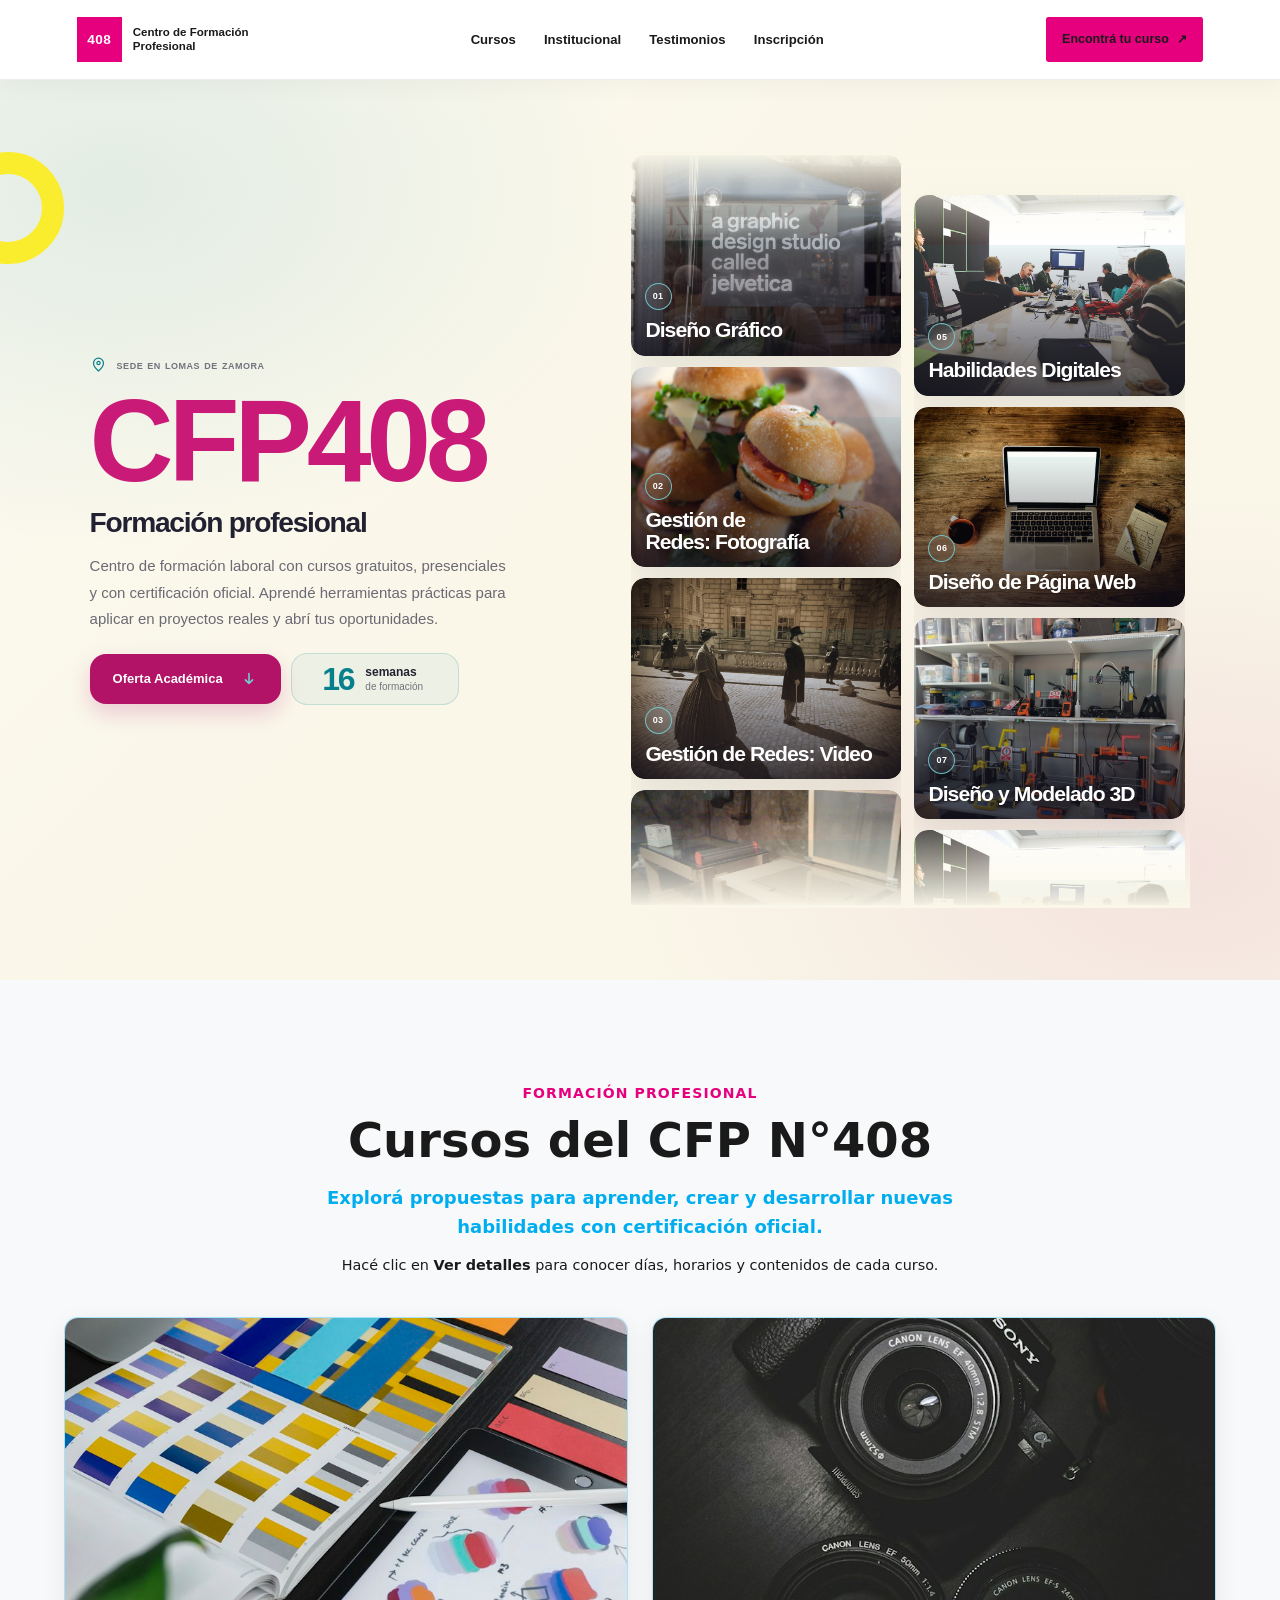
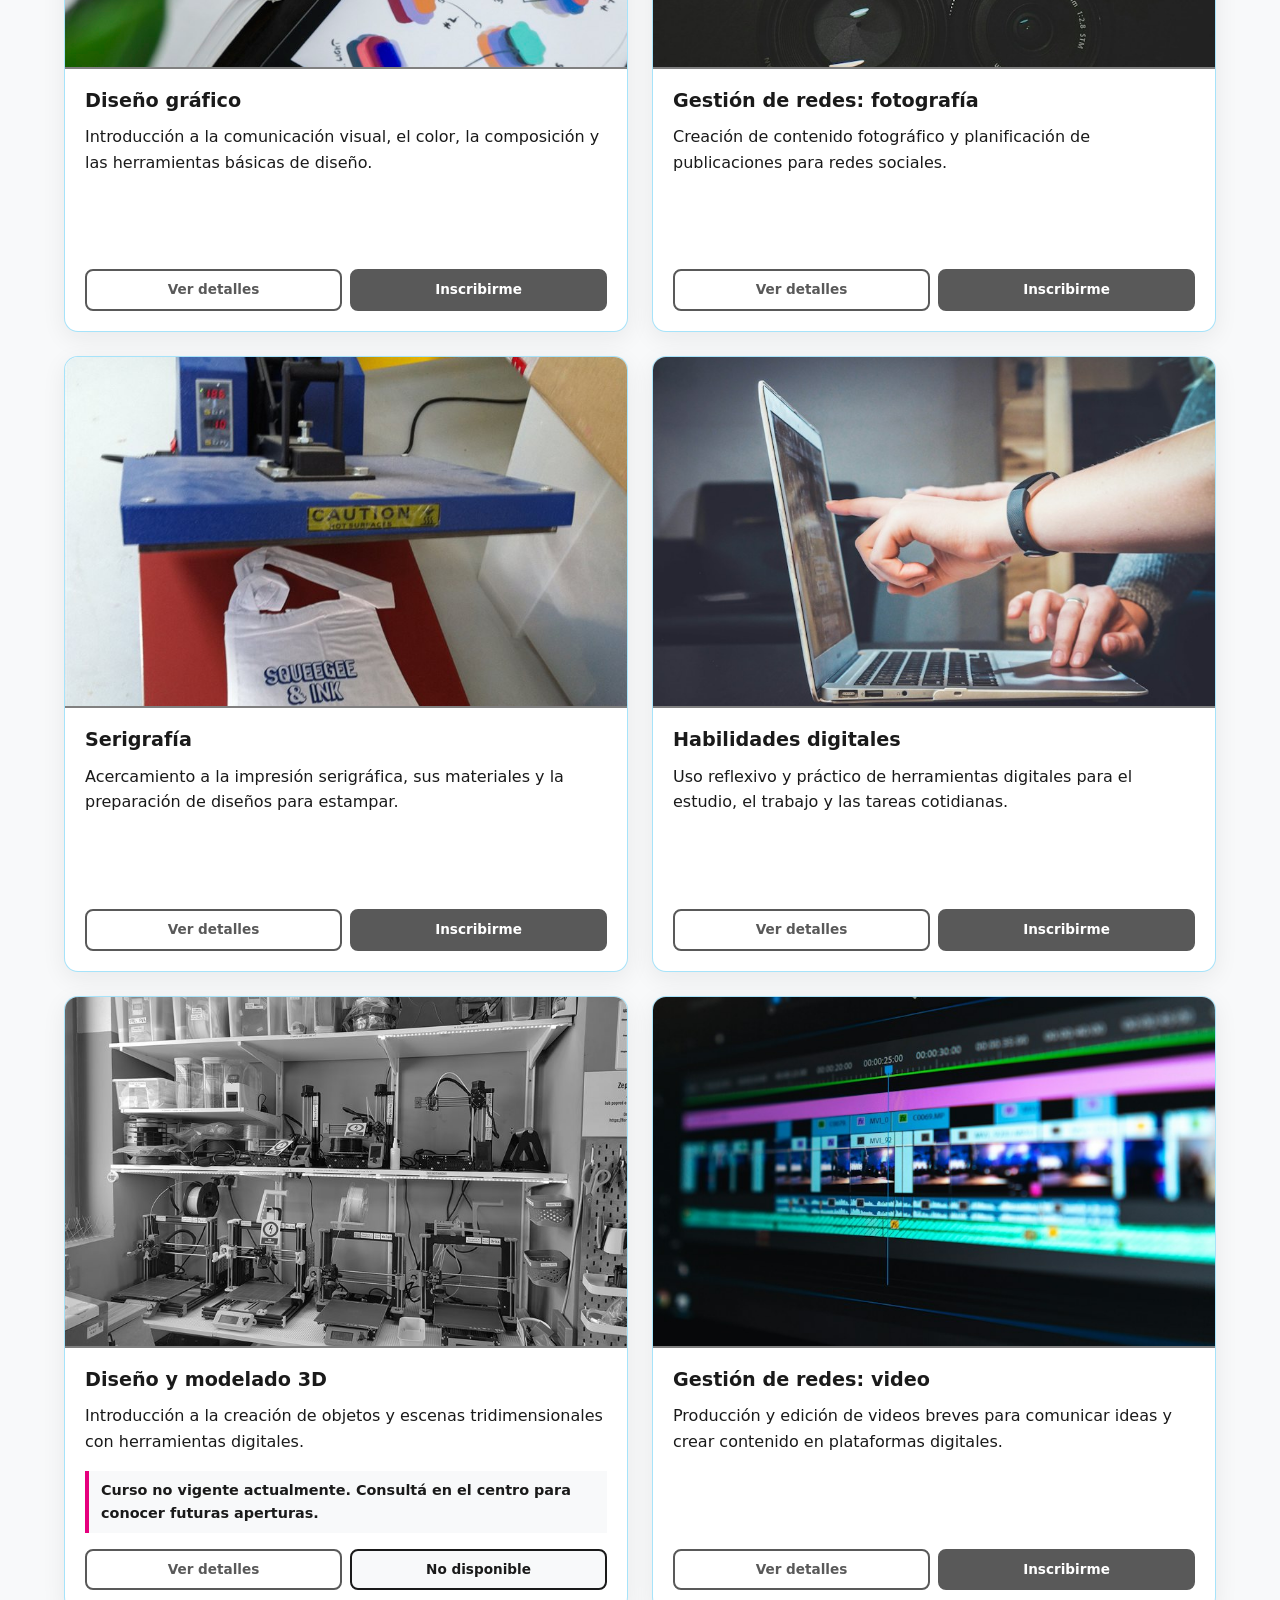
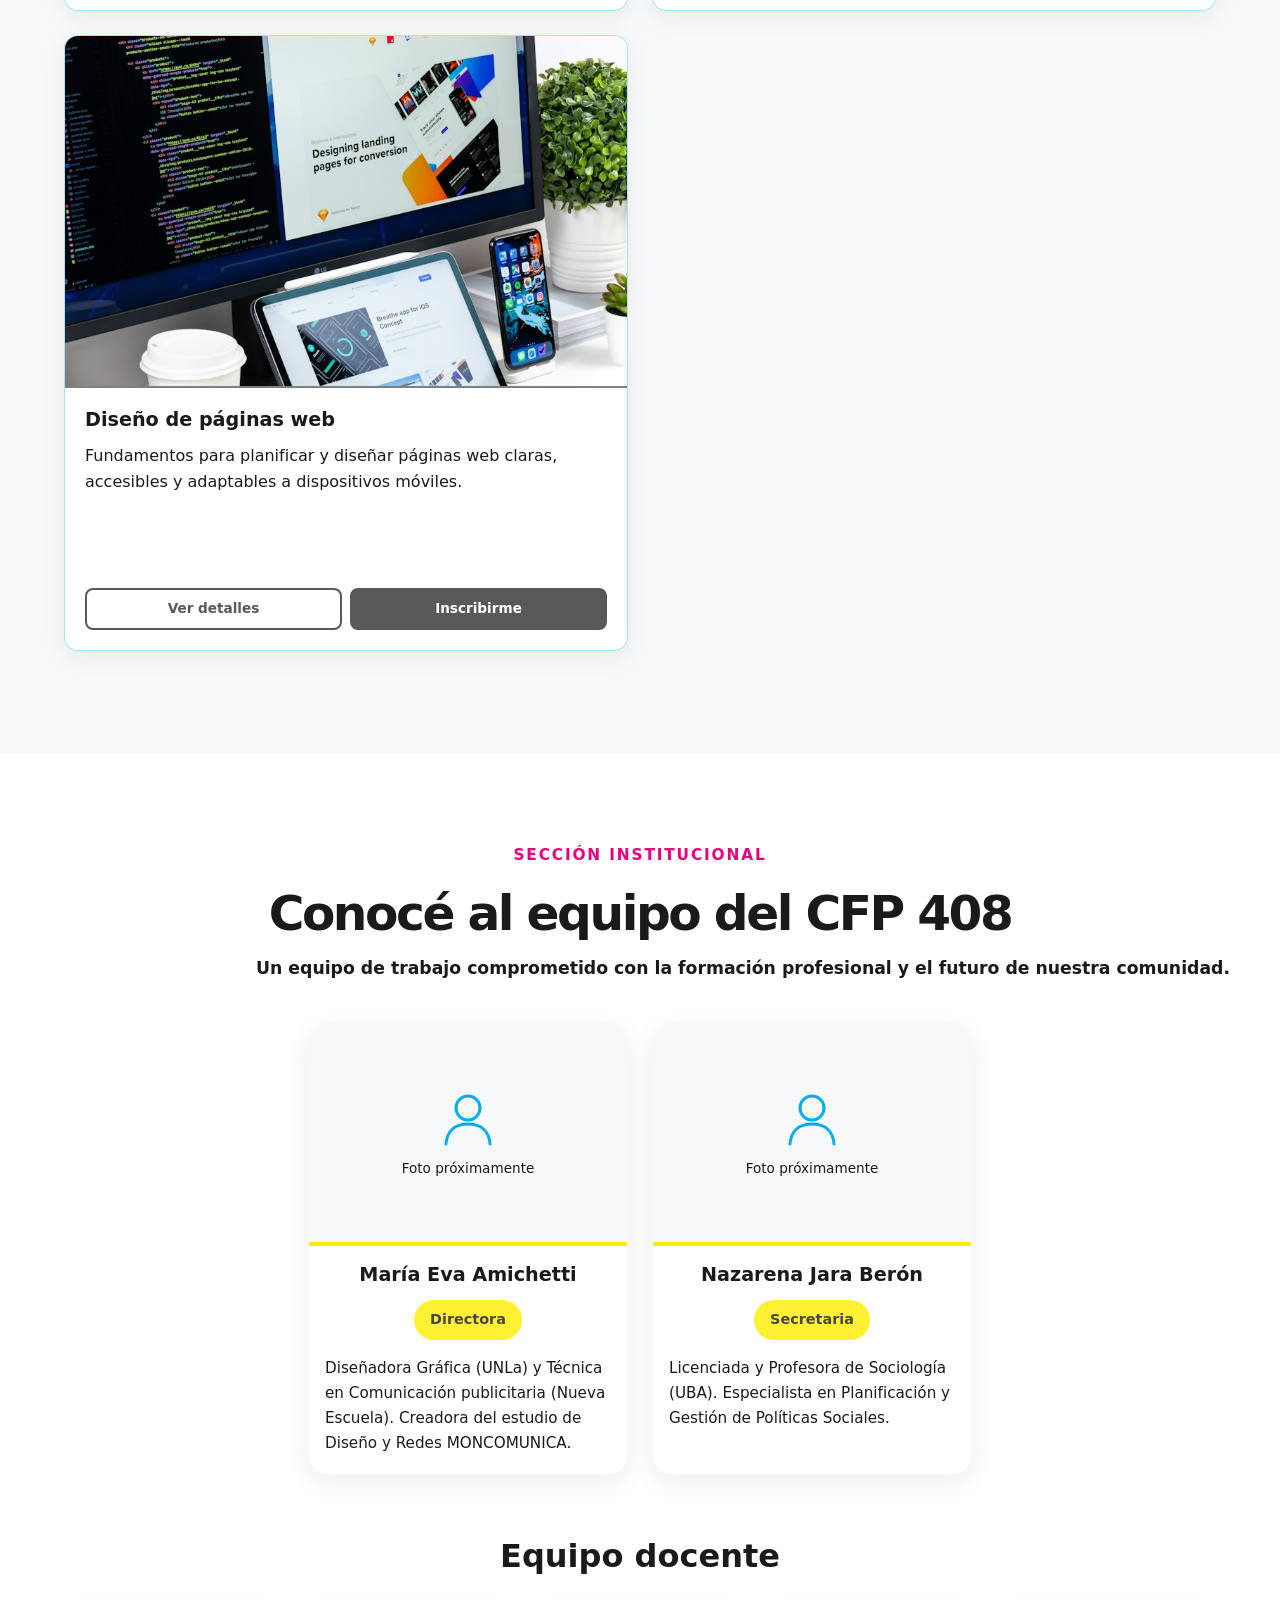
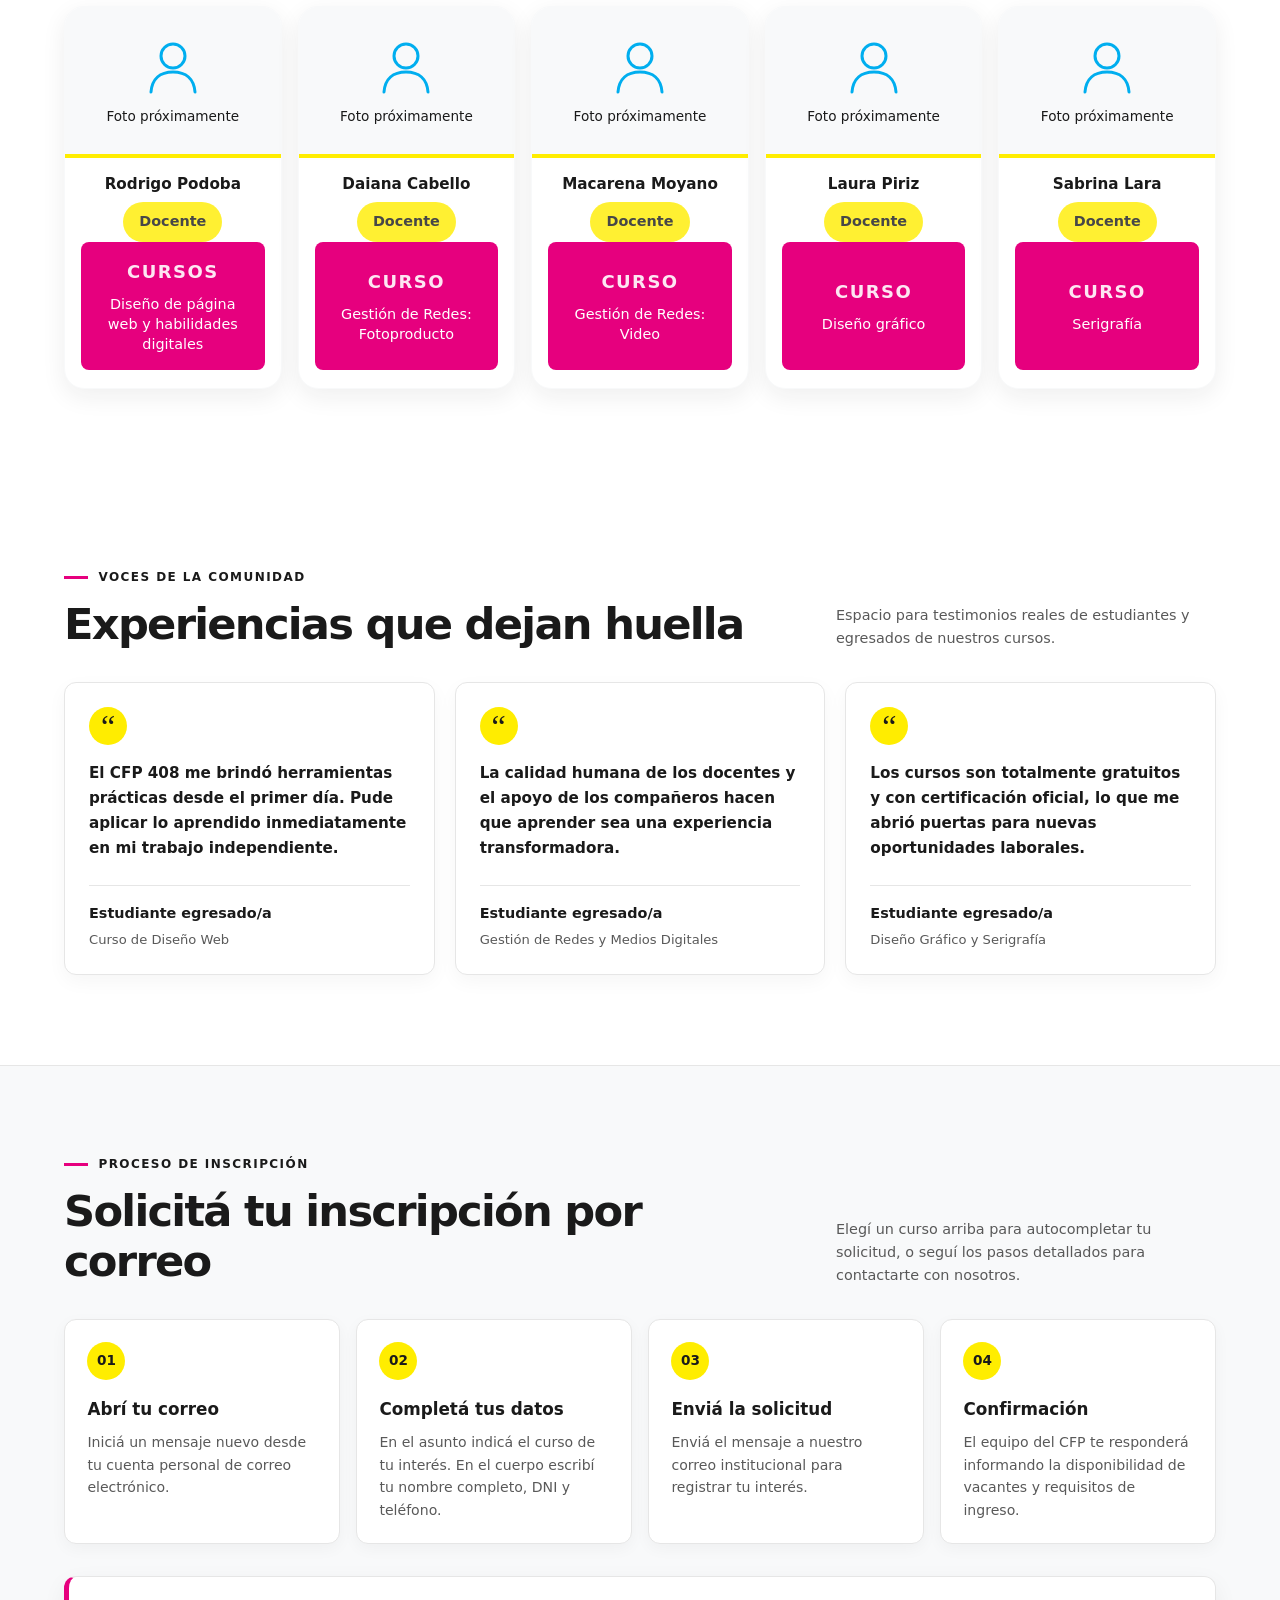
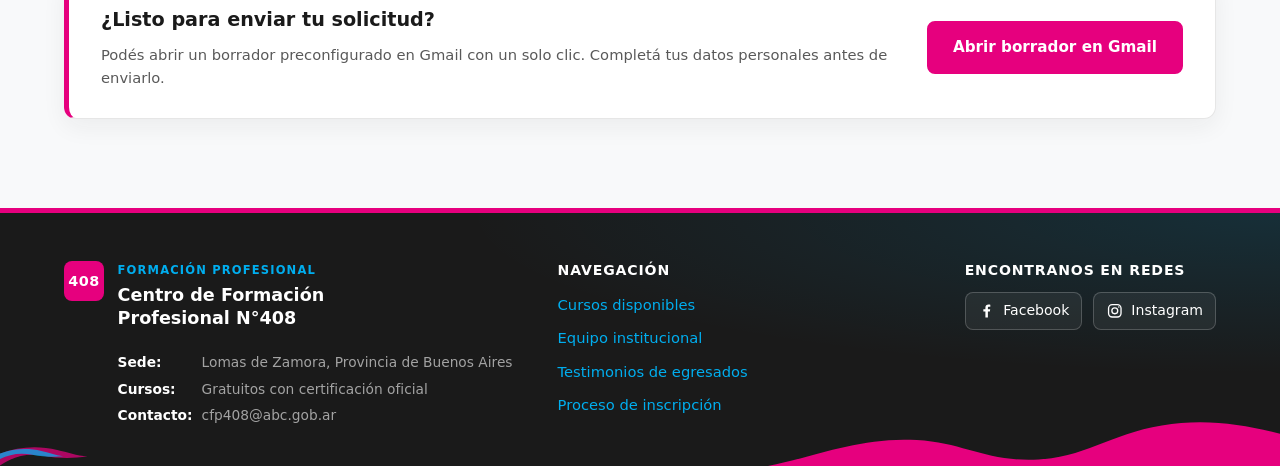
==== index.html @ 2094d120 "feat: actualizar HeroSection, Cursos (2 columnas), Institucional y DetalleCurso" ====
<!doctype html>
<html lang="es">
  <head>
    <meta charset="utf-8" />
    <meta name="viewport" content="width=device-width, initial-scale=1" />
    <meta name="theme-color" content="#faf7e9" />
    <meta
      name="description"
      content="Cursos gratuitos de formación profesional con certificación oficial en el CFP N°408."
    />
    <title>CFP N°408 | Centro de Formación Profesional</title>

    <!-- Hojas de estilo modulares -->
    <link rel="stylesheet" href="css/base.css" />
    <link rel="stylesheet" href="css/hero-navbar.css" />
    <link rel="stylesheet" href="css/cursos.css" />
    <link rel="stylesheet" href="css/institucional.css" />
    <link rel="stylesheet" href="css/testimonios-inscripcion.css" />
    <link rel="stylesheet" href="css/footer.css" />

    <!-- Scripts funcionales -->
    <script src="js/hero-navbar.js" defer></script>
    <script src="js/cursos.js" defer></script>
    <script src="js/institucional.js" defer></script>
  </head>
  <body>
    <a class="skip-link" href="#inicio">Saltar al contenido</a>

    <!-- =======================================================================
         1. NAVBAR / NAVEGACIÓN PRINCIPAL (Conservada según lo solicitado)
         ======================================================================= -->
    <header class="site-nav">
      <a class="site-nav__brand" href="#inicio" aria-label="CFP 408, inicio">
        <span class="site-nav__brand-mark" aria-hidden="true">408</span>
        <span class="site-nav__brand-name">Centro de Formación<br />Profesional</span>
      </a>

      <nav class="site-nav__desktop" aria-label="Navegación principal">
        <a href="#cursos">Cursos</a>
        <a href="#institucional">Institucional</a>
        <a href="#testimonios">Testimonios</a>
        <a href="#inscripcion">Inscripción</a>
      </nav>
      <a class="site-nav__cta" href="#cursos">Encontrá tu curso <span aria-hidden="true">↗</span></a>

      <button
        class="site-nav__toggle"
        type="button"
        aria-label="Abrir menú de navegación"
        aria-expanded="false"
        aria-controls="site-nav-mobile-links"
      >
        <span></span>
        <span></span>
      </button>

      <nav class="site-nav__mobile-nav" id="site-nav-mobile-links" aria-label="Navegación móvil" hidden>
        <a href="#cursos">Cursos</a>
        <a href="#institucional">Institucional</a>
        <a href="#testimonios">Testimonios</a>
        <a href="#inscripcion">Inscripción</a>
        <a class="site-nav__mobile-cta" href="#cursos">Encontrá tu curso <span aria-hidden="true">↗</span></a>
      </nav>
    </header>

    <!-- =======================================================================
         2. HERO SECTION (Rediseño completo de fix-HeroSection)
         ======================================================================= -->
    <section class="hero" id="inicio" aria-labelledby="hero-title">
      <div class="hero__copy">
        <p class="hero__eyebrow">
          <svg aria-hidden="true" viewBox="0 0 24 24" fill="none">
            <path d="M19 10.1c0 5-7 11-7 11s-7-6-7-11a7 7 0 1 1 14 0Z" stroke="currentColor" stroke-width="1.7"/>
            <circle cx="12" cy="10" r="2.3" stroke="currentColor" stroke-width="1.7"/>
          </svg>
          sede en lomas de zamora
        </p>
        <h1 class="hero__title" id="hero-title">CFP408</h1>
        <p class="hero__subtitle">Formación profesional</p>
        <p class="hero__description">
          Centro de formación laboral con cursos gratuitos, presenciales y con certificación oficial.
          Aprendé herramientas prácticas para aplicar en proyectos reales y abrí tus oportunidades.
        </p>
        <div class="hero__actions">
          <a class="hero__cta" href="#cursos">
            Oferta Académica
            <svg class="hero__cta-arrow" aria-hidden="true" viewBox="0 0 20 20" fill="none">
              <path d="M10 4v11m-4-4 4 4 4-4" stroke="currentColor" stroke-width="1.7" stroke-linecap="round" stroke-linejoin="round"/>
            </svg>
          </a>
          <div class="hero__duration" aria-label="16 semanas de formación">
            <span class="hero__duration-number">16</span>
            <span class="hero__duration-copy"><strong>semanas</strong><small>de formación</small></span>
          </div>
        </div>
      </div>

      <div class="hero__gallery" role="region" aria-label="Cursos de formación destacados">
        <div class="hero__lane hero__lane--up">
          <div class="hero__track">
            <div class="hero__track-group">
              <article class="hero__course-card">
                <figure class="hero__course-figure">
                  <img src="assets/cursos/galeria-diseno-grafico.jpg" alt="Frente de un estudio de diseño gráfico" width="1024" height="768" />
                  <figcaption><span class="hero__course-number" aria-hidden="true">01</span><span class="hero__course-title">Diseño Gráfico</span></figcaption>
                </figure>
              </article>
              <article class="hero__course-card">
                <figure class="hero__course-figure">
                  <img src="assets/cursos/galeria-fotoproducto.jpg" alt="Hamburguesas fotografiadas para una producción de producto" width="640" height="960" />
                  <figcaption><span class="hero__course-number" aria-hidden="true">02</span><span class="hero__course-title">Gestión de Redes: Fotografía</span></figcaption>
                </figure>
              </article>
              <article class="hero__course-card">
                <figure class="hero__course-figure">
                  <img src="assets/cursos/galeria-gestion-video.jpg" alt="Actores en una escena de producción audiovisual con vestuario de época" width="1024" height="768" />
                  <figcaption><span class="hero__course-number" aria-hidden="true">03</span><span class="hero__course-title">Gestión de Redes: Video</span></figcaption>
                </figure>
              </article>
              <article class="hero__course-card">
                <figure class="hero__course-figure">
                  <img src="assets/cursos/galeria-serigrafia.jpg" alt="Mesa de trabajo y materiales para serigrafía" width="1024" height="768" />
                  <figcaption><span class="hero__course-number" aria-hidden="true">04</span><span class="hero__course-title">Serigrafía</span></figcaption>
                </figure>
              </article>
            </div>
            <div class="hero__track-group" aria-hidden="true">
              <article class="hero__course-card">
                <figure class="hero__course-figure">
                  <img src="assets/cursos/galeria-diseno-grafico.jpg" alt="Frente de un estudio de diseño gráfico" width="1024" height="768" />
                  <figcaption><span class="hero__course-number" aria-hidden="true">01</span><span class="hero__course-title">Diseño Gráfico</span></figcaption>
                </figure>
              </article>
              <article class="hero__course-card">
                <figure class="hero__course-figure">
                  <img src="assets/cursos/galeria-fotoproducto.jpg" alt="Hamburguesas fotografiadas para una producción de producto" width="640" height="960" />
                  <figcaption><span class="hero__course-number" aria-hidden="true">02</span><span class="hero__course-title">Gestión de Redes: Fotografía</span></figcaption>
                </figure>
              </article>
              <article class="hero__course-card">
                <figure class="hero__course-figure">
                  <img src="assets/cursos/galeria-gestion-video.jpg" alt="Actores en una escena de producción audiovisual con vestuario de época" width="1024" height="768" />
                  <figcaption><span class="hero__course-number" aria-hidden="true">03</span><span class="hero__course-title">Gestión de Redes: Video</span></figcaption>
                </figure>
              </article>
              <article class="hero__course-card">
                <figure class="hero__course-figure">
                  <img src="assets/cursos/galeria-serigrafia.jpg" alt="Mesa de trabajo y materiales para serigrafía" width="1024" height="768" />
                  <figcaption><span class="hero__course-number" aria-hidden="true">04</span><span class="hero__course-title">Serigrafía</span></figcaption>
                </figure>
              </article>
            </div>
          </div>
        </div>

        <div class="hero__lane hero__lane--down">
          <div class="hero__track">
            <div class="hero__track-group">
              <article class="hero__course-card">
                <figure class="hero__course-figure">
                  <img src="assets/cursos/galeria-habilidades-profesionales.jpg" alt="Personas trabajando juntas en una reunión de equipo" width="1024" height="683" />
                  <figcaption><span class="hero__course-number" aria-hidden="true">05</span><span class="hero__course-title">Habilidades Digitales</span></figcaption>
                </figure>
              </article>
              <article class="hero__course-card">
                <figure class="hero__course-figure">
                  <img src="assets/cursos/galeria-diseno-web.jpg" alt="Computadora portátil y boceto sobre un escritorio de madera" width="1024" height="663" />
                  <figcaption><span class="hero__course-number" aria-hidden="true">06</span><span class="hero__course-title">Diseño de Página Web</span></figcaption>
                </figure>
              </article>
              <article class="hero__course-card">
                <figure class="hero__course-figure">
                  <img src="assets/cursos/modelado-3d.jpg" alt="Impresoras 3D trabajando en un taller de fabricación digital" />
                  <figcaption><span class="hero__course-number" aria-hidden="true">07</span><span class="hero__course-title">Diseño y Modelado 3D</span></figcaption>
                </figure>
              </article>
            </div>
            <div class="hero__track-group" aria-hidden="true">
              <article class="hero__course-card">
                <figure class="hero__course-figure">
                  <img src="assets/cursos/galeria-habilidades-profesionales.jpg" alt="Personas trabajando juntas en una reunión de equipo" width="1024" height="683" />
                  <figcaption><span class="hero__course-number" aria-hidden="true">05</span><span class="hero__course-title">Habilidades Digitales</span></figcaption>
                </figure>
              </article>
              <article class="hero__course-card">
                <figure class="hero__course-figure">
                  <img src="assets/cursos/galeria-diseno-web.jpg" alt="Computadora portátil y boceto sobre un escritorio de madera" width="1024" height="663" />
                  <figcaption><span class="hero__course-number" aria-hidden="true">06</span><span class="hero__course-title">Diseño de Página Web</span></figcaption>
                </figure>
              </article>
              <article class="hero__course-card">
                <figure class="hero__course-figure">
                  <img src="assets/cursos/modelado-3d.jpg" alt="Impresoras 3D trabajando en un taller de fabricación digital" />
                  <figcaption><span class="hero__course-number" aria-hidden="true">07</span><span class="hero__course-title">Diseño y Modelado 3D</span></figcaption>
                </figure>
              </article>
            </div>
          </div>
        </div>
      </div>
    </section>

    <main id="contenido">
      <!-- =======================================================================
           3. SECCIÓN: CURSOS (Rediseño a 2 tarjetas de fix-tarjetas-cursos)
           ======================================================================= -->
      <section class="courses" id="cursos" aria-labelledby="courses-title">
        <div class="courses__container">
          <header class="courses__intro">
            <p class="courses__eyebrow">Formación profesional</p>
            <h2 class="courses__title" id="courses-title">Cursos del CFP N°408</h2>
            <p class="courses__description">
              Explorá propuestas para aprender, crear y desarrollar nuevas habilidades con certificación oficial.
            </p>
            <p class="courses__note">
              Hacé clic en <strong>Ver detalles</strong> para conocer días, horarios y contenidos de cada curso.
            </p>
          </header>

          <div class="courses__grid">
            <!-- Curso 1 -->
            <article class="course-card" data-course-id="diseno-grafico-1">
              <img
                class="course-card__image"
                src="assets/cursos/diseno-grafico-1.jpg"
                alt="Muestras de color y bocetos de una composición gráfica"
                width="640"
                height="400"
              />
              <div class="course-card__content">
                <h3 class="course-card__title">Diseño gráfico</h3>
                <p class="course-card__description">
                  Introducción a la comunicación visual, el color, la composición y las herramientas básicas de diseño.
                </p>
                <div class="course-card__actions">
                  <a class="course-card__button course-card__button--detail" href="curso.html?id=diseno-grafico-1">
                    Ver detalles
                  </a>
                  <a
                    class="course-card__button"
                    href="#inscripcion"
                    data-course-registration
                    aria-label="Inscribirme en Diseño gráfico"
                  >
                    Inscribirme
                  </a>
                </div>
              </div>
            </article>

            <!-- Curso 2 (antes 3) -->
            <article class="course-card" data-course-id="gestion-redes-fotoproducto">
              <img
                class="course-card__image"
                src="assets/cursos/redes-fotografia.jpg"
                alt="Cámara fotográfica y lentes preparados para tomar fotografías"
                width="640"
                height="400"
              />
              <div class="course-card__content">
                <h3 class="course-card__title">Gestión de redes: fotografía</h3>
                <p class="course-card__description">
                  Creación de contenido fotográfico y planificación de publicaciones para redes sociales.
                </p>
                <div class="course-card__actions">
                  <a class="course-card__button course-card__button--detail" href="curso.html?id=gestion-redes-fotoproducto">
                    Ver detalles
                  </a>
                  <a
                    class="course-card__button"
                    href="#inscripcion"
                    data-course-registration
                    aria-label="Inscribirme en Gestión de redes: fotografía"
                  >
                    Inscribirme
                  </a>
                </div>
              </div>
            </article>

            <!-- Curso 3 (antes 4) -->
            <article class="course-card" data-course-id="serigrafia">
              <img
                class="course-card__image"
                src="assets/cursos/serigrafia.jpg"
                alt="Prensa térmica utilizada para fijar una impresión serigráfica"
                width="640"
                height="400"
              />
              <div class="course-card__content">
                <h3 class="course-card__title">Serigrafía</h3>
                <p class="course-card__description">
                  Acercamiento a la impresión serigráfica, sus materiales y la preparación de diseños para estampar.
                </p>
                <div class="course-card__actions">
                  <a class="course-card__button course-card__button--detail" href="curso.html?id=serigrafia">
                    Ver detalles
                  </a>
                  <a
                    class="course-card__button"
                    href="#inscripcion"
                    data-course-registration
                    aria-label="Inscribirme en Serigrafía"
                  >
                    Inscribirme
                  </a>
                </div>
              </div>
            </article>

            <!-- Curso 4 (antes 5) -->
            <article class="course-card" data-course-id="habilidades-digitales">
              <img
                class="course-card__image"
                src="assets/cursos/habilidades-digitales.jpg"
                alt="Espacio de trabajo con computadora de escritorio y cuaderno de notas"
                width="640"
                height="400"
              />
              <div class="course-card__content">
                <h3 class="course-card__title">Habilidades digitales</h3>
                <p class="course-card__description">
                  Uso reflexivo y práctico de herramientas digitales para el estudio, el trabajo y las tareas cotidianas.
                </p>
                <div class="course-card__actions">
                  <a class="course-card__button course-card__button--detail" href="curso.html?id=habilidades-digitales">
                    Ver detalles
                  </a>
                  <a
                    class="course-card__button"
                    href="#inscripcion"
                    data-course-registration
                    aria-label="Inscribirme en Habilidades digitales"
                  >
                    Inscribirme
                  </a>
                </div>
              </div>
            </article>

            <!-- Curso 5 (antes 6) -->
            <article class="course-card" data-course-id="modelado-3d" data-available="false">
              <img
                class="course-card__image"
                src="assets/cursos/modelado-3d.jpg"
                alt="Impresoras 3D trabajando en un taller de fabricación digital"
                width="640"
                height="400"
              />
              <div class="course-card__content">
                <h3 class="course-card__title">Diseño y modelado 3D</h3>
                <p class="course-card__description">
                  Introducción a la creación de objetos y escenas tridimensionales con herramientas digitales.
                </p>
                <p class="course-card__status" data-course-status>
                  Consultar disponibilidad en el centro.
                </p>
                <div class="course-card__actions">
                  <a class="course-card__button course-card__button--detail" href="curso.html?id=modelado-3d">
                    Ver detalles
                  </a>
                  <a
                    class="course-card__button"
                    data-course-registration
                    aria-label="Inscribirme en Diseño y modelado 3D"
                    aria-disabled="true"
                  >
                    Inscripción no disponible
                  </a>
                </div>
              </div>
            </article>

            <!-- Curso 6 (antes 7) -->
            <article class="course-card" data-course-id="gestion-redes-video">
              <img
                class="course-card__image"
                src="assets/cursos/redes-video.jpg"
                alt="Línea de tiempo de un programa de edición de video en pantalla"
                width="640"
                height="400"
              />
              <div class="course-card__content">
                <h3 class="course-card__title">Gestión de redes: video</h3>
                <p class="course-card__description">
                  Producción y edición de videos breves para comunicar ideas y crear contenido en plataformas digitales.
                </p>
                <div class="course-card__actions">
                  <a class="course-card__button course-card__button--detail" href="curso.html?id=gestion-redes-video">
                    Ver detalles
                  </a>
                  <a
                    class="course-card__button"
                    href="#inscripcion"
                    data-course-registration
                    aria-label="Inscribirme en Gestión de redes: video"
                  >
                    Inscribirme
                  </a>
                </div>
              </div>
            </article>

            <!-- Curso 7 (antes 8) -->
            <article class="course-card" data-course-id="diseno-web">
              <img
                class="course-card__image"
                src="assets/cursos/diseno-web.jpg"
                alt="Computadora mostrando el diseño y código de un sitio web"
                width="640"
                height="400"
              />
              <div class="course-card__content">
                <h3 class="course-card__title">Diseño de páginas web</h3>
                <p class="course-card__description">
                  Fundamentos para planificar y diseñar páginas web claras, accesibles y adaptables a dispositivos móviles.
                </p>
                <div class="course-card__actions">
                  <a class="course-card__button course-card__button--detail" href="curso.html?id=diseno-web">
                    Ver detalles
                  </a>
                  <a
                    class="course-card__button"
                    href="#inscripcion"
                    data-course-registration
                    aria-label="Inscribirme en Diseño de páginas web"
                  >
                    Inscribirme
                  </a>
                </div>
              </div>
            </article>
          </div>
        </div>
      </section>

      <!-- =======================================================================
           4. SECCIÓN: INSTITUCIONAL (Actualización de fix-institucional)
           ======================================================================= -->
      <section class="institutional" id="institucional" aria-labelledby="institutional-title">
        <div class="institutional__container">
          <header class="institutional__header">
            <p class="institutional__eyebrow">Sección institucional</p>
            <h2 class="institutional__title" id="institutional-title">Conocé al equipo del CFP 408</h2>
            <p class="institutional__intro">
              Un equipo de trabajo comprometido con la formación profesional y el futuro de nuestra comunidad.
            </p>
          </header>

          <!-- Equipo Directivo -->
          <div class="institutional__team institutional__leadership">
            <article class="institutional__card">
              <div class="institutional__photo-placeholder">
                <svg class="institutional__avatar" viewBox="0 0 64 64" aria-hidden="true" focusable="false">
                  <circle cx="32" cy="22" r="12"></circle>
                  <path d="M10 58c1-13 9-20 22-20s21 7 22 20"></path>
                </svg>
                <span>Foto próximamente</span>
              </div>
              <div class="institutional__card-content">
                <h3 class="institutional__name">María Eva Amichetti</h3>
                <button class="institutional__role" type="button" disabled>Directora</button>
                <p class="institutional__bio">
                  Diseñadora Gráfica (UNLa) y Técnica en Comunicación publicitaria (Nueva Escuela). Creadora del estudio de Diseño y Redes MONCOMUNICA.
                </p>
              </div>
            </article>

            <article class="institutional__card">
              <div class="institutional__photo-placeholder">
                <svg class="institutional__avatar" viewBox="0 0 64 64" aria-hidden="true" focusable="false">
                  <circle cx="32" cy="22" r="12"></circle>
                  <path d="M10 58c1-13 9-20 22-20s21 7 22 20"></path>
                </svg>
                <span>Foto próximamente</span>
              </div>
              <div class="institutional__card-content">
                <h3 class="institutional__name">Nazarena Jara Berón</h3>
                <button class="institutional__role" type="button" disabled>Secretaria</button>
                <p class="institutional__bio">
                  Licenciada y Profesora de Sociología (UBA). Especialista en Planificación y Gestión de Políticas Sociales.
                </p>
              </div>
            </article>
          </div>

          <!-- Equipo Docente -->
          <section class="institutional__faculty-section" aria-labelledby="institutional-faculty-title">
            <h3 class="institutional__group-title" id="institutional-faculty-title">Equipo docente</h3>
            <div class="institutional__team institutional__faculty">
              <article class="institutional__card">
                <div class="institutional__photo-placeholder">
                  <svg class="institutional__avatar" viewBox="0 0 64 64" aria-hidden="true" focusable="false">
                    <circle cx="32" cy="22" r="12"></circle>
                    <path d="M10 58c1-13 9-20 22-20s21 7 22 20"></path>
                  </svg>
                  <span>Foto próximamente</span>
                </div>
                <div class="institutional__card-content">
                  <h4 class="institutional__name">Rodrigo Podoba</h4>
                  <button class="institutional__role" type="button" disabled>Docente</button>
                  <p class="institutional__course">
                    <span class="institutional__course-label">Cursos</span>
                    Diseño de página web y habilidades digitales
                  </p>
                </div>
              </article>

              <article class="institutional__card">
                <div class="institutional__photo-placeholder">
                  <svg class="institutional__avatar" viewBox="0 0 64 64" aria-hidden="true" focusable="false">
                    <circle cx="32" cy="22" r="12"></circle>
                    <path d="M10 58c1-13 9-20 22-20s21 7 22 20"></path>
                  </svg>
                  <span>Foto próximamente</span>
                </div>
                <div class="institutional__card-content">
                  <h4 class="institutional__name">Daiana Cabello</h4>
                  <button class="institutional__role" type="button" disabled>Docente</button>
                  <p class="institutional__course">
                    <span class="institutional__course-label">Curso</span>
                    Gestión de Redes: Fotoproducto
                  </p>
                </div>
              </article>

              <article class="institutional__card">
                <div class="institutional__photo-placeholder">
                  <svg class="institutional__avatar" viewBox="0 0 64 64" aria-hidden="true" focusable="false">
                    <circle cx="32" cy="22" r="12"></circle>
                    <path d="M10 58c1-13 9-20 22-20s21 7 22 20"></path>
                  </svg>
                  <span>Foto próximamente</span>
                </div>
                <div class="institutional__card-content">
                  <h4 class="institutional__name">Macarena Moyano</h4>
                  <button class="institutional__role" type="button" disabled>Docente</button>
                  <p class="institutional__course">
                    <span class="institutional__course-label">Curso</span>
                    Gestión de Redes: Video
                  </p>
                </div>
              </article>

              <article class="institutional__card">
                <div class="institutional__photo-placeholder">
                  <svg class="institutional__avatar" viewBox="0 0 64 64" aria-hidden="true" focusable="false">
                    <circle cx="32" cy="22" r="12"></circle>
                    <path d="M10 58c1-13 9-20 22-20s21 7 22 20"></path>
                  </svg>
                  <span>Foto próximamente</span>
                </div>
                <div class="institutional__card-content">
                  <h4 class="institutional__name">Laura Piriz</h4>
                  <button class="institutional__role" type="button" disabled>Docente</button>
                  <p class="institutional__course">
                    <span class="institutional__course-label">Curso</span>
                    Diseño gráfico
                  </p>
                </div>
              </article>

              <article class="institutional__card">
                <div class="institutional__photo-placeholder">
                  <svg class="institutional__avatar" viewBox="0 0 64 64" aria-hidden="true" focusable="false">
                    <circle cx="32" cy="22" r="12"></circle>
                    <path d="M10 58c1-13 9-20 22-20s21 7 22 20"></path>
                  </svg>
                  <span>Foto próximamente</span>
                </div>
                <div class="institutional__card-content">
                  <h4 class="institutional__name">Sabrina Lara</h4>
                  <button class="institutional__role" type="button" disabled>Docente</button>
                  <p class="institutional__course">
                    <span class="institutional__course-label">Curso</span>
                    Serigrafía
                  </p>
                </div>
              </article>
            </div>
          </section>
        </div>
      </section>

      <!-- =======================================================================
           5. SECCIÓN: TESTIMONIOS DE EGRESADOS
           ======================================================================= -->
      <section class="testimonials" id="testimonios" aria-labelledby="testimonials-title">
        <div class="testimonials__container">
          <div class="section-heading">
            <div>
              <p class="section-eyebrow">Voces de la comunidad</p>
              <h2 id="testimonials-title">Experiencias que dejan huella</h2>
            </div>
            <p class="sample-note">
              Espacio para testimonios reales de estudiantes y egresados de nuestros cursos.
            </p>
          </div>

          <div class="testimonial-grid">
            <article class="testimonial-card">
              <span class="quote-mark" aria-hidden="true">“</span>
              <blockquote>
                <p>El CFP 408 me brindó herramientas prácticas desde el primer día. Pude aplicar lo aprendido inmediatamente en mi trabajo independiente.</p>
              </blockquote>
              <div class="testimonial-credit">
                <p class="person-name">Estudiante egresado/a</p>
                <p class="course-name">Curso de Diseño Web</p>
              </div>
            </article>

            <article class="testimonial-card">
              <span class="quote-mark" aria-hidden="true">“</span>
              <blockquote>
                <p>La calidad humana de los docentes y el apoyo de los compañeros hacen que aprender sea una experiencia transformadora.</p>
              </blockquote>
              <div class="testimonial-credit">
                <p class="person-name">Estudiante egresado/a</p>
                <p class="course-name">Gestión de Redes y Medios Digitales</p>
              </div>
            </article>

            <article class="testimonial-card">
              <span class="quote-mark" aria-hidden="true">“</span>
              <blockquote>
                <p>Los cursos son totalmente gratuitos y con certificación oficial, lo que me abrió puertas para nuevas oportunidades laborales.</p>
              </blockquote>
              <div class="testimonial-credit">
                <p class="person-name">Estudiante egresado/a</p>
                <p class="course-name">Diseño Gráfico y Serigrafía</p>
              </div>
            </article>
          </div>
        </div>
      </section>

      <!-- =======================================================================
           6. SECCIÓN: PROCESO DE INSCRIPCIÓN
           ======================================================================= -->
      <section class="enrollment" id="inscripcion" aria-labelledby="enrollment-title">
        <div class="enrollment__container">
          <div class="section-heading">
            <div>
              <p class="section-eyebrow">Proceso de inscripción</p>
              <h2 id="enrollment-title">Solicitá tu inscripción por correo</h2>
            </div>
            <p class="section-lead" data-registration-selection>
              Elegí un curso arriba para autocompletar tu solicitud, o seguí los pasos detallados para contactarte con nosotros.
            </p>
          </div>

          <ol class="steps-list">
            <li class="step-card">
              <span class="step-number" aria-hidden="true">01</span>
              <div>
                <h3>Abrí tu correo</h3>
                <p>Iniciá un mensaje nuevo desde tu cuenta personal de correo electrónico.</p>
              </div>
            </li>
            <li class="step-card">
              <span class="step-number" aria-hidden="true">02</span>
              <div>
                <h3>Completá tus datos</h3>
                <p>En el asunto indicá el curso de tu interés. En el cuerpo escribí tu nombre completo, DNI y teléfono.</p>
              </div>
            </li>
            <li class="step-card">
              <span class="step-number" aria-hidden="true">03</span>
              <div>
                <h3>Enviá la solicitud</h3>
                <p>Enviá el mensaje a nuestro correo institucional para registrar tu interés.</p>
              </div>
            </li>
            <li class="step-card">
              <span class="step-number" aria-hidden="true">04</span>
              <div>
                <h3>Confirmación</h3>
                <p>El equipo del CFP te responderá informando la disponibilidad de vacantes y requisitos de ingreso.</p>
              </div>
            </li>
          </ol>

          <aside class="enrollment-cta" aria-label="Abrir borrador de inscripción">
            <div>
              <h3>¿Listo para enviar tu solicitud?</h3>
              <p>
                Podés abrir un borrador preconfigurado en Gmail con un solo clic. Completá tus datos personales antes de enviarlo.
              </p>
            </div>
            <a
              id="enrollment-email-link"
              class="btn-primary"
              href="https://mail.google.com/mail/?view=cm&amp;fs=1&amp;su=Inscripci%C3%B3n%20-%20CFP%20N%C2%B0408&amp;body=Hola%2C%0A%0AQuiero%20solicitar%20la%20inscripci%C3%B3n%20a%20un%20curso.%0A%0ANombre%20completo%3A%20%0ADNI%3A%20%0ATel%C3%A9fono%3A%20%0ACurso%3A%20"
              target="_blank"
              rel="noopener noreferrer"
            >
              Abrir borrador en Gmail
            </a>
          </aside>
        </div>
      </section>
    </main>

    <!-- =======================================================================
         7. FOOTER / PIE DE PÁGINA
         ======================================================================= -->
    <footer class="site-footer">
      <svg class="site-footer__wave" viewBox="0 0 520 80" preserveAspectRatio="none" aria-hidden="true" focusable="false">
        <path fill="#E6007E" d="M0 80C45 68 93 38 151 43c48 4 69 30 119 28 51-2 77-37 130-49 43-10 82-2 120 12v46H0V80Z"/>
      </svg>
      <svg class="site-footer__wave site-footer__wave--small" viewBox="0 0 520 80" preserveAspectRatio="none" aria-hidden="true" focusable="false">
        <path fill="#E6007E" fill-opacity=".72" d="M0 80V43C52 20 104 18 155 31c28 7 52 18 82 20-40 7-79 7-119-2C72 40 37 51 0 80Z"/>
        <path fill="#00AEEF" fill-opacity=".75" d="M0 59V42c39-16 76-17 112-8 19 5 38 13 59 17-28 3-56 1-84-5C53 38 26 45 0 59Z"/>
      </svg>

      <div class="site-footer__container">
        <div class="site-footer__main">
          <section class="site-footer__institution" aria-labelledby="site-footer-title">
            <div class="site-footer__brand">
              <span class="site-footer__brand-mark" aria-hidden="true">408</span>
              <div>
                <p class="site-footer__eyebrow">Formación profesional</p>
                <h2 class="site-footer__title" id="site-footer-title">
                  Centro de Formación Profesional N°408
                </h2>
              </div>
            </div>
            <address class="site-footer__contact">
              <p><strong>Sede:</strong> Lomas de Zamora, Provincia de Buenos Aires</p>
              <p><strong>Cursos:</strong> Gratuitos con certificación oficial</p>
              <p><strong>Contacto:</strong> cfp408@abc.gob.ar</p>
            </address>
          </section>

          <nav class="site-footer__navigation" aria-labelledby="site-footer-navigation-title">
            <h2 class="site-footer__heading" id="site-footer-navigation-title">Navegación</h2>
            <ul class="site-footer__link-list">
              <li><a href="#cursos">Cursos disponibles</a></li>
              <li><a href="#institucional">Equipo institucional</a></li>
              <li><a href="#testimonios">Testimonios de egresados</a></li>
              <li><a href="#inscripcion">Proceso de inscripción</a></li>
            </ul>
          </nav>

          <section class="site-footer__social" aria-labelledby="site-footer-social-title">
            <h2 class="site-footer__heading" id="site-footer-social-title">Encontranos en redes</h2>
            <ul class="site-footer__social-list">
              <li>
                <a
                  class="site-footer__social-link"
                  href="https://www.facebook.com/"
                  target="_blank"
                  rel="noopener noreferrer"
                  aria-label="Abrir Facebook del CFP 408"
                >
                  <svg class="site-footer__social-icon" viewBox="0 0 24 24" aria-hidden="true" focusable="false">
                    <path d="M13.5 21v-8h2.7l.4-3.1h-3.1v-2c0-.9.3-1.5 1.6-1.5h1.7V3.6c-.3 0-1.3-.1-2.5-.1-2.5 0-4.2 1.5-4.2 4.3v2.1H7.3V13h2.8v8h3.4Z"/>
                  </svg>
                  <span>Facebook</span>
                </a>
              </li>
              <li>
                <a
                  class="site-footer__social-link"
                  href="https://www.instagram.com/"
                  target="_blank"
                  rel="noopener noreferrer"
                  aria-label="Abrir Instagram del CFP 408"
                >
                  <svg class="site-footer__social-icon" viewBox="0 0 24 24" aria-hidden="true" focusable="false">
                    <rect x="3.5" y="3.5" width="17" height="17" rx="5"/>
                    <circle cx="12" cy="12" r="4"/>
                    <circle class="site-footer__social-icon-dot" cx="17.5" cy="6.8" r="1"/>
                  </svg>
                  <span>Instagram</span>
                </a>
              </li>
            </ul>
          </section>
        </div>
      </div>
    </footer>
  </body>
</html>
---- css/base.css ----
/* ==========================================================================
   CFP N°408 — Estilos Base y Variables Globales
   Fuente de verdad compartida para todo el sitio
   ========================================================================== */

:root {
  /* Colores de marca oficiales */
  --color-primary: #E6007E;       /* Magenta institucional */
  --color-secondary: #00AEEF;     /* Celeste institucional */
  --color-accent: #FFED00;        /* Amarillo acento */

  /* Escala de grises y fondos */
  --color-text: #1A1A1A;
  --color-text-muted: #595959;
  --color-bg-main: #FFFFFF;
  --color-bg-alt: #F8F9FA;
  --color-border: #E3E5E8;
  --color-page-canvas: #faf7e9;

  /* Tipografía */
  --font-family-base: system-ui, -apple-system, BlinkMacSystemFont, "Segoe UI", Roboto, Arial, sans-serif;
  --line-height-base: 1.6;
}

/* Reset y caja */
*,
*::before,
*::after {
  box-sizing: border-box;
}

html {
  scroll-behavior: smooth;
}

body {
  margin: 0;
  padding: 0;
  font-family: var(--font-family-base);
  font-size: 1rem;
  line-height: var(--line-height-base);
  color: var(--color-text);
  background-color: var(--color-bg-main);
  -webkit-font-smoothing: antialiased;
}

/* Enlaces base */
a {
  color: inherit;
  text-decoration: none;
}

/* Accesibilidad: foco visible universal */
a:focus-visible,
button:focus-visible,
input:focus-visible,
select:focus-visible,
textarea:focus-visible {
  outline: 3px solid var(--color-secondary);
  outline-offset: 3px;
}

/* Enlace para saltar al contenido principal */
.skip-link {
  position: absolute;
  top: 1rem;
  left: 1rem;
  z-index: 1000;
  padding: 0.75rem 1.25rem;
  background: var(--color-primary);
  color: #FFFFFF;
  font-weight: 700;
  border-radius: 4px;
  transform: translateY(-200%);
  transition: transform 160ms ease;
}

.skip-link:focus {
  transform: translateY(0);
}

/* Reducción de movimiento */
@media (prefers-reduced-motion: reduce) {
  html {
    scroll-behavior: auto;
  }
}
---- css/hero-navbar.css ----
﻿:root {
  --color-primary: #e6007e;
  --color-secondary: #00aeef;
  --color-accent: #ffed00;
  --color-text: #1a1a1a;
  --color-bg-main: #ffffff;
  --color-bg-alt: #f8f9fa;
  --color-page-canvas: #faf7e9;
}

.hero,
.hero *,
.site-nav,
.site-nav * {
  box-sizing: border-box;
}

/* ==========================================================================
   HERO SECTION (Rediseño fix-HeroSection)
   ========================================================================== */

.hero {
  position: relative;
  display: grid;
  grid-template-columns: minmax(0, 0.92fr) minmax(0, 1.08fr);
  align-items: center;
  gap: clamp(2rem, 5vw, 6rem);
  min-height: 100svh;
  padding: clamp(2rem, 4vw, 4rem) clamp(1.25rem, 7vw, 7.5rem);
  overflow: hidden;
  color: var(--color-text);
  background:
    radial-gradient(ellipse at 9% 12%, rgb(8 127 140 / 10%), transparent 32%),
    radial-gradient(ellipse at 93% 87%, rgb(179 19 103 / 9%), transparent 34%),
    linear-gradient(135deg, rgb(255 255 255 / 30%), transparent 48%),
    var(--color-page-canvas);
  font-family: Arial, Helvetica, sans-serif;
}

.hero::before {
  position: absolute;
  top: 8%;
  left: -3rem;
  width: 7rem;
  height: 7rem;
  border: 1.4rem solid var(--color-accent);
  border-radius: 50%;
  content: "";
  opacity: 0.8;
}

.hero__copy {
  position: relative;
  z-index: 1;
  max-width: 39rem;
  font-family: Inter, "Segoe UI", Arial, sans-serif;
}

.hero__eyebrow {
  display: flex;
  align-items: center;
  gap: 10px;
  margin: 0;
  color: #73727d;
  font-size: clamp(13px, 1vw, 15px);
  font-weight: 600;
  font-variant: small-caps;
  letter-spacing: 0.04em;
  line-height: 1.5;
  text-transform: lowercase;
}

.hero__eyebrow svg {
  width: 17px;
  height: 17px;
  flex: 0 0 auto;
  color: #087f8c;
}

.hero__title {
  margin: 16px 0 14px;
  color: #c91a77;
  font-size: clamp(84px, 9.1vw, 120px);
  font-weight: 800;
  letter-spacing: -0.045em;
  line-height: 0.88;
}

.hero__subtitle {
  max-width: 440px;
  margin: 0 0 14px;
  color: #222131;
  font-size: clamp(21px, 2.2vw, 30px);
  font-weight: 680;
  letter-spacing: -0.045em;
  line-height: 1.16;
}

.hero__description {
  max-width: 420px;
  margin: 0 0 21px;
  color: #6b6974;
  font-size: 15px;
  line-height: 1.75;
}

.hero__actions {
  display: flex;
  align-items: center;
  gap: 10px;
  flex-wrap: wrap;
}

.hero__cta {
  display: inline-flex;
  align-items: center;
  justify-content: center;
  gap: 17px;
  min-height: 50px;
  padding: 0 23px;
  border: 0;
  border-radius: 16px;
  color: #fff;
  background: #b31367;
  box-shadow: 0 9px 22px rgb(179 19 103 / 20%);
  font-size: 13px;
  font-weight: 720;
  text-decoration: none;
  transition: background-color 180ms ease, box-shadow 180ms ease, transform 180ms ease;
}

.hero__cta:hover {
  transform: translateY(-2px);
  background: #8e0f52;
  box-shadow: 0 12px 25px rgb(179 19 103 / 25%);
}

.hero__cta-arrow {
  width: 18px;
  height: 18px;
  color: #72d0d5;
}

.hero__duration {
  display: flex;
  min-width: 168px;
  min-height: 50px;
  align-items: center;
  justify-content: center;
  gap: 12px;
  padding: 9px 16px 9px 12px;
  border: 1px solid rgb(8 127 140 / 18%);
  border-radius: 16px;
  background: rgb(8 127 140 / 5%);
}

.hero__duration-number {
  color: #087f8c;
  font-size: 32px;
  font-weight: 820;
  letter-spacing: -0.07em;
  line-height: 1;
}

.hero__duration-copy {
  display: grid;
  gap: 3px;
}

.hero__duration-copy strong {
  color: #222131;
  font-size: 12px;
  line-height: 1;
}

.hero__duration-copy small {
  color: #73727d;
  font-size: 10px;
  line-height: 1.2;
}

.hero__gallery {
  position: relative;
  display: grid;
  grid-template-columns: repeat(2, minmax(0, 1fr));
  gap: clamp(0.5rem, 1vw, 0.9rem);
  height: clamp(26rem, 84svh, 48rem);
  max-height: 88svh;
  padding: 0.2rem 0.35rem 0.2rem 0;
}

.hero__gallery::before {
  position: absolute;
  z-index: 2;
  inset: 0;
  background: linear-gradient(
    180deg,
    var(--color-page-canvas) 0%,
    transparent 12%,
    transparent 88%,
    var(--color-page-canvas) 100%
  );
  content: "";
  pointer-events: none;
}

.hero__lane {
  min-width: 0;
  overflow: hidden;
}

.hero__lane--down {
  padding-top: 2.5rem;
}

.hero__track {
  display: flex;
  flex-direction: column;
  will-change: transform;
}

.hero__track-group {
  display: flex;
  flex-direction: column;
  gap: 0.7rem;
  padding-bottom: 0.7rem;
}

.hero__lane--up .hero__track {
  animation: hero-drift-up 36s linear infinite;
}

.hero__lane--down .hero__track {
  animation: hero-drift-down 31s linear infinite;
}

.hero__lane:hover .hero__track {
  animation-play-state: paused;
}

.hero__course-card {
  min-width: 0;
  overflow: hidden;
  border-radius: 14px;
  box-shadow: 0 0.7rem 2rem rgb(26 26 26 / 9%);
}

.hero__course-figure {
  position: relative;
  aspect-ratio: 1.35 / 1;
  overflow: hidden;
  margin: 0;
  border-radius: 14px;
  isolation: isolate;
}

.hero__course-figure::after {
  position: absolute;
  z-index: 1;
  inset: 25% 0 0;
  background:
    linear-gradient(180deg, rgb(8 127 140 / 8%), transparent 38%),
    linear-gradient(180deg, transparent 0%, rgb(15 14 25 / 78%) 100%);
  content: "";
  pointer-events: none;
}

.hero__course-figure img {
  position: absolute;
  inset: 0;
  z-index: 0;
  display: block;
  width: 100%;
  height: 100%;
  object-fit: cover;
  transition: transform 450ms ease;
}

.hero__course-figure figcaption {
  position: absolute;
  z-index: 2;
  display: flex;
  flex-direction: column;
  align-items: flex-start;
  gap: 0.55rem;
  right: clamp(0.6rem, 1.2vw, 0.9rem);
  bottom: clamp(0.65rem, 1.2vw, 0.9rem);
  left: clamp(0.6rem, 1.2vw, 0.9rem);
  color: #fff;
}

.hero__course-number {
  display: inline-grid;
  width: 27px;
  height: 27px;
  flex: 0 0 auto;
  place-items: center;
  border: 1px solid rgb(114 208 213 / 88%);
  border-radius: 50%;
  color: #fff;
  background: rgb(255 255 255 / 6%);
  backdrop-filter: blur(8px);
  font-size: 9px;
  font-weight: 750;
  letter-spacing: 0.04em;
}

.hero__course-title {
  font-size: clamp(0.95rem, 1.65vw, 1.35rem);
  font-weight: 700;
  letter-spacing: -0.045em;
  line-height: 1.04;
  text-wrap: balance;
}

.hero__course-card:hover img {
  transform: scale(1.045);
}

@keyframes hero-drift-up {
  to {
    transform: translateY(-50%);
  }
}

@keyframes hero-drift-down {
  from {
    transform: translateY(-50%);
  }

  to {
    transform: translateY(0);
  }
}

/* ==========================================================================
   NAVBAR (Conservada como está)
   ========================================================================== */

.site-nav {
  position: sticky;
  z-index: 10;
  top: 0;
  display: flex;
  align-items: center;
  justify-content: space-between;
  gap: 1.5rem;
  min-height: 5rem;
  padding: 0.7rem clamp(1.25rem, 6vw, 6rem);
  border-bottom: 1px solid rgb(26 26 26 / 8%);
  color: var(--color-text);
  background: rgb(255 255 255 / 96%);
  box-shadow: 0 0.4rem 1.5rem rgb(26 26 26 / 4%);
  font-family: Arial, Helvetica, sans-serif;
  backdrop-filter: blur(0.75rem);
}

.site-nav__brand {
  display: inline-flex;
  flex: 0 0 auto;
  align-items: center;
  gap: 0.7rem;
  color: inherit;
  text-decoration: none;
}

.site-nav__brand-mark {
  display: grid;
  width: 2.8rem;
  height: 2.8rem;
  place-items: center;
  color: var(--color-bg-main);
  background: var(--color-primary);
  font-size: 0.85rem;
  font-weight: 900;
  letter-spacing: 0.03em;
}

.site-nav__brand-name {
  font-size: 0.72rem;
  font-weight: 700;
  line-height: 1.25;
}

.site-nav__desktop {
  display: flex;
  align-items: center;
  justify-content: center;
  gap: clamp(0.8rem, 2.2vw, 2rem);
}

.site-nav__desktop a,
.site-nav__mobile-nav a:not(.site-nav__mobile-cta) {
  color: inherit;
  font-size: 0.82rem;
  font-weight: 700;
  text-decoration: none;
  text-underline-offset: 0.3rem;
}

.site-nav__desktop a:hover,
.site-nav__mobile-nav a:not(.site-nav__mobile-cta):hover {
  color: var(--color-primary);
  text-decoration: underline;
}

.site-nav__cta {
  flex: 0 0 auto;
  min-height: 2.75rem;
  padding: 0.65rem 0.9rem;
  font-size: 0.78rem;
  display: inline-flex;
  align-items: center;
  justify-content: center;
  gap: 0.5rem;
  border: 2px solid var(--color-primary);
  border-radius: 0.15rem;
  color: var(--color-text);
  background: var(--color-primary);
  font-weight: 700;
  text-decoration: none;
  transition: color 180ms ease, background-color 180ms ease, transform 180ms ease;
}

.site-nav__cta:hover {
  color: var(--color-text);
  background: var(--color-bg-main);
  transform: translateY(-2px);
}

.site-nav__mobile-cta {
  display: inline-flex;
  align-items: center;
  justify-content: center;
  min-height: 2.5rem;
  padding: 0.7rem 0.75rem;
  border: 2px solid var(--color-primary);
  border-radius: 0.15rem;
  color: var(--color-text);
  background: var(--color-primary);
  font-size: 0.8rem;
  font-weight: 700;
  text-decoration: none;
}

.site-nav__toggle,
.site-nav__mobile-nav {
  display: none;
}

.hero a:focus-visible,
.site-nav a:focus-visible,
.site-nav button:focus-visible {
  outline: 3px solid var(--color-secondary);
  outline-offset: 4px;
}

/* ==========================================================================
   MEDIA QUERIES
   ========================================================================== */

@media (max-width: 900px) {
  .hero {
    grid-template-columns: minmax(0, 0.9fr) minmax(0, 1.1fr);
    gap: 1.5rem;
    padding-right: 1.75rem;
    padding-left: 1.75rem;
  }

  .hero__title {
    font-size: clamp(77px, 10.5vw, 100px);
  }

  .hero__gallery {
    height: clamp(26rem, 84svh, 46rem);
    max-height: 88svh;
  }

  .site-nav {
    gap: 0.8rem;
    padding-right: 1.5rem;
    padding-left: 1.5rem;
  }

  .site-nav__desktop {
    gap: 0.9rem;
  }

  .site-nav__desktop a {
    font-size: 0.74rem;
  }
}

@media (max-width: 680px) {
  .hero {
    grid-template-columns: 1fr;
    align-content: center;
    gap: 2rem;
    min-height: 100svh;
    padding: 2.5rem 1.25rem 2rem;
  }

  .hero::before {
    top: 2rem;
    left: -4.5rem;
    width: 6rem;
    height: 6rem;
    border-width: 1.2rem;
  }

  .hero__copy {
    max-width: 32rem;
  }

  .hero__eyebrow {
    font-size: 13px;
  }

  .hero__title {
    margin: 6px 0;
    font-size: clamp(80px, 21.5vw, 103px);
  }

  .hero__description {
    max-width: 22rem;
    margin: 1.2rem 0 1.25rem;
    font-size: 1rem;
  }

  .hero__subtitle {
    margin-bottom: 6px;
    font-size: clamp(22px, 6vw, 29px);
  }

  .hero__cta {
    min-height: 44px;
    gap: 12px;
    padding: 0 18px;
  }

  .hero__gallery {
    height: clamp(19rem, 78vw, 26rem);
    max-height: none;
    gap: 0.5rem;
    padding: 0.2rem 0.2rem 0.2rem 0;
  }

  .hero__lane--down {
    padding-top: 1.5rem;
  }

  .hero__track,
  .hero__track-group {
    gap: 0.5rem;
  }

  .hero__track-group {
    padding-bottom: 0.5rem;
  }

  .hero__course-figure {
    aspect-ratio: 1.15 / 1;
  }

  .hero__course-figure figcaption {
    gap: 0.4rem;
  }

  .hero__course-title {
    font-size: clamp(0.82rem, 3.5vw, 0.95rem);
  }

  .site-nav {
    min-height: 4.25rem;
    padding: 0.55rem 1rem;
  }

  .site-nav__brand-mark {
    width: 2.5rem;
    height: 2.5rem;
  }

  .site-nav__desktop,
  .site-nav > .site-nav__cta {
    display: none;
  }

  .site-nav__toggle {
    position: relative;
    display: grid;
    width: 2.75rem;
    height: 2.75rem;
    align-content: center;
    justify-items: center;
    gap: 0.35rem;
    border: 1px solid rgb(26 26 26 / 18%);
    background: var(--color-bg-main);
    cursor: pointer;
  }

  .site-nav__toggle span {
    width: 1.15rem;
    height: 2px;
    background: var(--color-text);
    transition: transform 180ms ease;
  }

  .site-nav__toggle[aria-expanded="true"] span:first-child {
    transform: translateY(0.22rem) rotate(45deg);
  }

  .site-nav__toggle[aria-expanded="true"] span:last-child {
    transform: translateY(-0.22rem) rotate(-45deg);
  }

  .site-nav__mobile-nav:not([hidden]) {
    position: absolute;
    top: 100%;
    right: 0;
    display: grid;
    min-width: min(18rem, calc(100vw - 2rem));
    gap: 0;
    padding: 0.55rem 1rem;
    border: 1px solid rgb(26 26 26 / 9%);
    background: var(--color-bg-main);
    box-shadow: 0 1rem 2.5rem rgb(26 26 26 / 12%);
  }

  .site-nav__mobile-nav a:not(.site-nav__mobile-cta) {
    padding: 0.85rem 0;
    border-bottom: 1px solid rgb(26 26 26 / 8%);
  }

  .site-nav__mobile-cta {
    margin: 0.75rem 0 0.3rem;
    padding: 0.7rem 0.75rem;
    font-size: 0.8rem;
  }
}

@media (prefers-reduced-motion: reduce) {
  .hero__track,
  .hero__course-figure img,
  .hero__course-figure figcaption,
  .hero__cta,
  .site-nav__cta,
  .site-nav__mobile-cta,
  .site-nav__toggle span {
    animation: none;
    transition: none;
  }

  .hero__gallery {
    height: auto;
    max-height: none;
    overflow: visible;
  }

  .hero__gallery::before {
    display: none;
  }

  .hero__lane {
    overflow: visible;
    padding-top: 0;
  }

  .hero__track {
    display: block;
  }

  .hero__track-group {
    display: grid;
    grid-template-columns: repeat(2, minmax(0, 1fr));
  }

  .hero__track-group[aria-hidden="true"] {
    display: none;
  }

  .hero__course-figure figcaption {
    opacity: 1;
    transform: none;
  }
}

@media (max-width: 420px) and (prefers-reduced-motion: reduce) {
  .hero__gallery {
    grid-template-columns: 1fr;
  }
}
---- css/cursos.css ----
﻿:root {
  --color-primary: #E6007E;
  --color-secondary: #00AEEF;
  --color-accent: #FFED00;
  --color-text: #1A1A1A;
  --color-bg-main: #FFFFFF;
  --color-bg-alt: #F8F9FA;
  --color-border: #e6e6e6;
  --shadow-card: 0 0.4rem 1.5rem rgb(26 26 26 / 7%);
}

* {
  box-sizing: border-box;
}

body {
  margin: 0;
  color: var(--color-text);
  background: var(--color-bg-main);
  font-family: system-ui, -apple-system, "Segoe UI", sans-serif;
  line-height: 1.6;
}

.courses {
  padding: clamp(3rem, 8vw, 6.5rem) 1.25rem;
  background: var(--color-bg-alt);
}

.courses__container {
  width: min(100%, 72rem);
  margin-inline: auto;
}

.courses__intro {
  max-width: 42rem;
  margin: 0 auto 2.5rem;
  text-align: center;
}

.courses__eyebrow {
  margin: 0 0 0.5rem;
  color: var(--color-primary);
  font-size: 0.875rem;
  font-weight: 700;
  letter-spacing: 0.08em;
  text-transform: uppercase;
}

.courses__title {
  margin: 0;
  color: var(--color-text);
  font-size: clamp(2rem, 5vw, 3rem);
  line-height: 1.15;
}

.courses__description {
  margin: 1rem 0 0;
  color: var(--color-secondary);
  font-size: 1.125rem;
  font-weight: 700;
}

.courses__note {
  margin: 0.75rem 0 0;
  color: var(--color-text);
  font-size: 0.9rem;
}

.courses__cta {
  display: inline-flex;
  min-height: 2.75rem;
  align-items: center;
  justify-content: center;
  margin-top: 1.25rem;
  padding: 0.65rem 1rem;
  border: 2px solid var(--color-primary);
  border-radius: 0.5rem;
  background: var(--color-primary);
  color: var(--color-bg-main);
  font-weight: 700;
  text-decoration: none;
}

.courses__cta:hover {
  border-color: var(--color-text);
  background: var(--color-text);
}

.courses__cta:focus-visible {
  outline: 0.2rem solid var(--color-secondary);
  outline-offset: 0.2rem;
}

.courses__credits {
  margin: 1.5rem 0 0;
  color: var(--color-text);
  font-size: 0.85rem;
  text-align: center;
}

.courses__credits a {
  color: var(--color-text);
  text-decoration-color: var(--color-primary);
  text-underline-offset: 0.15em;
}

.courses__credits a:focus-visible {
  outline: 0.2rem solid var(--color-secondary);
  outline-offset: 0.2rem;
}

.courses__grid {
  display: grid;
  grid-template-columns: repeat(2, minmax(0, 1fr));
  grid-auto-rows: 1fr;
  gap: 1.25rem;
}

.course-card {
  display: grid;
  height: 100%;
  grid-template-rows: auto 1fr;
  overflow: hidden;
  border: 1px solid rgb(0 174 239 / 35%);
  border-radius: 0.875rem;
  background: var(--color-bg-main);
  box-shadow: var(--shadow-card);
  transition:
    transform 180ms ease,
    box-shadow 180ms ease;
}

.course-card:hover,
.course-card:focus-within {
  border-color: var(--color-primary);
  transform: translateY(-0.2rem);
  box-shadow: 0 0.75rem 2rem rgb(26 26 26 / 12%);
}

.course-card__image {
  display: block;
  width: 100%;
  height: auto;
  aspect-ratio: 8 / 5;
  border-bottom: 2px solid #808080;
  object-fit: cover;
  background: #f0f0f0;
}

.course-card__content {
  display: flex;
  flex: 1;
  flex-direction: column;
  padding: 1.25rem;
}

.course-card__title {
  margin: 0;
  color: var(--color-text);
  font-size: 1.2rem;
  line-height: 1.3;
}

.course-card__description {
  margin: 0.65rem 0 0;
  color: var(--color-text);
}

.course-card__button {
  display: inline-flex;
  min-height: 2.75rem;
  align-items: center;
  justify-content: center;
  margin: auto 0 0;
  padding: 0.65rem 1rem;
  border: 2px solid #595959;
  border-radius: 0.5rem;
  background: #595959;
  color: var(--color-bg-main);
  font: inherit;
  font-weight: 700;
  text-align: center;
  text-decoration: none;
  transition:
    background-color 180ms ease,
    color 180ms ease,
    border-color 180ms ease;
}

.course-card__button:hover {
  border-color: var(--color-primary);
  background: var(--color-primary);
  color: var(--color-bg-main);
}

.course-card__button:focus-visible {
  outline: 0.2rem solid var(--color-secondary);
  outline-offset: 0.2rem;
}

.course-card__button[aria-disabled="true"] {
  cursor: not-allowed;
  border-color: var(--color-text);
  background: var(--color-bg-alt);
  color: var(--color-text);
}

.course-card__status {
  display: none;
  margin: 1rem 0 0;
  padding: 0.5rem 0.75rem;
  border-left: 0.25rem solid var(--color-primary);
  background: var(--color-bg-alt);
  color: var(--color-text);
  font-size: 0.9rem;
  font-weight: 650;
}

.course-card.is-unavailable .course-card__status {
  display: block;
}

.course-card.is-unavailable .course-card__image {
  filter: grayscale(1);
}

.registration {
  max-width: 42rem;
  margin: 3rem auto 0;
  padding: 1.5rem;
  border-left: 0.35rem solid var(--color-accent);
  border-radius: 0.5rem;
  background: var(--color-bg-main);
  box-shadow: var(--shadow-card);
  scroll-margin-top: 1rem;
}

.registration__title {
  margin: 0;
  color: var(--color-text);
  font-size: 1.5rem;
}

.registration__selection {
  margin: 0.75rem 0 0;
  color: var(--color-text);
  font-weight: 700;
}

.registration__description {
  margin: 0.5rem 0 0;
  color: var(--color-text);
}

@media (max-width: 599px) {
  .courses__grid {
    grid-template-columns: 1fr;
  }

  .course-card__button {
    width: 100%;
  }
}

@media (min-width: 600px) {
  .courses__grid {
    gap: 1.5rem;
  }
}

@media (prefers-reduced-motion: reduce) {
  *,
  *::before,
  *::after {
    scroll-behavior: auto !important;
    transition-duration: 0.01ms !important;
  }
}

/* Soporte para doble botón: Ver detalles y Inscribirme */
.course-card__actions {
  display: flex;
  flex-wrap: wrap;
  gap: 0.5rem;
  margin-top: auto;
  padding-top: 1rem;
}

.course-card__actions .course-card__button {
  flex: 1 1 calc(50% - 0.25rem);
  margin: 0;
  min-height: 2.5rem;
  padding: 0.5rem 0.6rem;
  font-size: 0.85rem;
}

.course-card__button--detail {
  background: transparent;
  color: #595959;
  border-color: #595959;
}

.course-card__button--detail:hover {
  background: transparent;
  color: var(--color-primary);
  border-color: var(--color-primary);
}

@media (max-width: 480px) {
  .course-card__actions .course-card__button {
    flex: 1 1 100%;
  }
}
---- css/institucional.css ----
﻿.institutional-page {
  font-family: system-ui, sans-serif;
  margin: 0;
}

.institutional {
  background: var(--color-bg-main, #FFFFFF);
  color: var(--color-text, #1A1A1A);
  padding: clamp(3rem, 7vw, 6rem) 1.25rem;
}

.institutional__container {
  margin: 0 auto;
  max-width: 72rem;
}

.institutional__header {
  margin: 0 auto 2.5rem;
  max-width: 52rem;
  text-align: center;
}

.institutional__eyebrow {
  color: var(--color-primary, #E6007E);
  font-size: clamp(0.8rem, 1.2vw, 1rem);
  font-weight: 700;
  letter-spacing: 0.12em;
  margin: 0 auto 1.25rem;
  text-transform: uppercase;
}

.institutional__title {
  font-size: clamp(2.25rem, 3.8vw, 3.5rem);
  font-weight: 600;
  letter-spacing: -0.05em;
  line-height: 1.05;
  margin: 0;
  text-align: center;
}

.institutional__intro {
  display: inline-block;
  font-size: 1.08rem;
  font-weight: 600;
  line-height: 1.6;
  margin: 1rem auto 0;
  max-width: 48rem;
  text-align: center;
  white-space: nowrap;
}

.institutional__link-note {
  color: var(--color-text, #1A1A1A);
  font-size: 0.9rem;
  margin: 0.75rem 0 0;
}

.institutional__group-title {
  font-size: clamp(1.5rem, 3vw, 2rem);
  margin: 0 0 1.5rem;
  text-align: center;
}

.institutional__faculty-section {
  margin-top: 3.5rem;
}

.institutional__team {
  display: grid;
  gap: clamp(1.25rem, 2vw, 2rem);
  grid-template-columns: repeat(3, minmax(0, 1fr));
}

.institutional__leadership {
  grid-template-columns: repeat(2, minmax(0, 20rem));
  justify-content: center;
  gap: 1.5rem;
  margin: 0 auto;
  max-width: 46rem;
}

.institutional__leadership .institutional__card {
  max-width: 20rem;
  width: 100%;
}

.institutional__leadership .institutional__card-content {
  display: flex;
  flex-direction: column;
}

.institutional__faculty {
  grid-template-columns: repeat(5, minmax(0, 1fr));
  gap: 1rem;
}

.institutional__faculty .institutional__card {
  display: flex;
  flex-direction: column;
  min-height: 100%;
}

.institutional__faculty .institutional__card-content {
  display: flex;
  flex: 1;
  flex-direction: column;
  padding: 0.9rem 0.85rem 0.85rem;
}

.institutional__card {
  background: var(--color-bg-main, #FFFFFF);
  border: 1px solid var(--color-bg-alt, #F8F9FA);
  border-radius: 1.25rem;
  box-shadow: 0 0.5rem 1.5rem rgba(26, 26, 26, 0.07);
  min-width: 0;
  overflow: hidden;
}

.institutional__leadership .institutional__card-content,
.institutional__faculty .institutional__card-content {
  padding: 1rem 1rem 1.1rem;
}

.institutional__photo-placeholder {
  align-items: center;
  aspect-ratio: 5 / 3.5;
  background: var(--color-bg-alt, #F8F9FA);
  border-bottom: 0.25rem solid var(--color-accent, #FFED00);
  color: var(--color-text, #1A1A1A);
  display: flex;
  flex-direction: column;
  gap: 0.5rem;
  justify-content: center;
}

.institutional__avatar {
  fill: none;
  height: 4rem;
  stroke: var(--color-secondary, #00AEEF);
  stroke-linecap: round;
  stroke-linejoin: round;
  stroke-width: 3;
  width: 4rem;
}

.institutional__photo-placeholder span {
  font-size: 0.85rem;
}

.institutional__card-content {
  padding: 1.25rem;
}

.institutional__name {
  font-size: 1.2rem;
  line-height: 1.35;
  margin: 0 0 0.75rem;
  text-align: center;
}

.institutional__role {
  background: var(--color-accent, #FFED00);
  border: 0;
  border-radius: 999px;
  color: var(--color-text, #1A1A1A);
  cursor: pointer;
  display: inline-flex;
  font: inherit;
  font-size: 0.9rem;
  font-weight: 700;
  justify-content: center;
  min-height: 2.5rem;
  padding: 0.5rem 1rem;
  align-self: center;
  transition: background-color 160ms ease;
}

.institutional__role:disabled {
  cursor: not-allowed;
  opacity: 0.8;
}

.institutional__role:not(:disabled):hover {
  background: var(--color-secondary, #00AEEF);
}

.institutional__role:focus-visible {
  outline: 3px solid var(--color-secondary, #00AEEF);
  outline-offset: 3px;
}

.institutional__bio {
  font-size: 0.95rem;
  line-height: 1.65;
  margin: 1rem 0 0;
}

.institutional__faculty .institutional__name {
  margin-bottom: 0.5rem;
  font-size: 0.95rem;
}

.institutional__course {
  background: #E6007E;
  border: 0;
  border-radius: 0.5rem;
  align-items: center;
  box-sizing: border-box;
  color: #FFFFFF;
  display: flex;
  flex: 0 0 auto;
  flex-direction: column;
  font-size: 0.9rem;
  gap: 0.6rem;
  justify-content: center;
  line-height: 1.4;
  margin: auto 0 0;
  min-height: 8rem;
  padding: 0.8rem 0.75rem;
  text-align: center;
}

.institutional__course-label {
  color: rgba(255, 255, 255, 0.9);
  display: block;
  font-size: 1.125rem;
  font-weight: 700;
  letter-spacing: 0.08em;
  text-transform: uppercase;
}

@media (max-width: 56.25rem) {
  .institutional__team {
    grid-template-columns: repeat(2, minmax(0, 1fr));
  }

  .institutional__faculty {
    grid-template-columns: repeat(2, minmax(0, 1fr));
  }
}

@media (max-width: 37.5rem) {
  .institutional {
    padding-left: 1rem;
    padding-right: 1rem;
  }

  .institutional__header {
    margin-bottom: 2rem;
  }

  .institutional__eyebrow {
    font-size: clamp(0.8rem, 3.5vw, 1rem);
    margin-bottom: 1rem;
    letter-spacing: 0.08em;
  }

  .institutional__intro {
    white-space: normal;
  }

  .institutional__team {
    grid-template-columns: minmax(0, 1fr);
  }

  .institutional__leadership {
    grid-template-columns: minmax(0, 17rem);
    justify-content: center;
    gap: 1rem;
  }

  .institutional__leadership .institutional__card {
    max-width: 17rem;
    justify-self: center;
  }

  .institutional__leadership .institutional__photo-placeholder {
    aspect-ratio: 1 / 0.75;
  }

  .institutional__leadership .institutional__card-content {
    padding: 0.85rem;
  }

  .institutional__faculty {
    grid-template-columns: repeat(2, minmax(0, 1fr));
    gap: 0.75rem;
  }

  .institutional__faculty .institutional__card-content {
    padding: 0.7rem;
  }

  .institutional__faculty .institutional__photo-placeholder {
    aspect-ratio: 1 / 0.8;
  }

  .institutional__faculty .institutional__avatar {
    width: 2.75rem;
    height: 2.75rem;
  }

  .institutional__faculty .institutional__photo-placeholder span {
    font-size: 0.7rem;
  }

  .institutional__faculty .institutional__name {
    font-size: 0.85rem;
    line-height: 1.25;
  }

  .institutional__faculty .institutional__role {
    min-height: 2rem;
    padding: 0.35rem 0.7rem;
    font-size: 0.8rem;
  }

  .institutional__course {
    min-height: 6rem;
    padding: 0.6rem;
    font-size: 0.82rem;
    gap: 0.35rem;
  }

  .institutional__course-label {
    font-size: 0.95rem;
  }
}

@media (max-width: 22.5rem) {
  .institutional__faculty {
    grid-template-columns: minmax(0, 1fr);
  }
}

@media (prefers-reduced-motion: reduce) {
  .institutional__role {
    transition: none;
  }
}
---- css/testimonios-inscripcion.css ----
/* ==========================================================================
   CFP N°408 — Secciones: Opiniones, Sede e Inscripción
   Integración de las secciones de comunidad, ubicación e inscripción
   ========================================================================== */

/* Estilos de sección compartidos para este bloque */
.section-testimonials-enrollment {
  --color-border: #E3E5E8;
  --color-text-muted: #595959;
}

.section-heading {
  display: flex;
  align-items: flex-end;
  justify-content: space-between;
  gap: 2rem;
  margin-bottom: 2rem;
}

.section-heading h2 {
  max-width: 680px;
  margin: 0;
  font-size: clamp(1.8rem, 4vw, 2.7rem);
  letter-spacing: -0.04em;
  line-height: 1.15;
  color: var(--color-text);
}

.sample-note,
.section-lead {
  max-width: 380px;
  margin: 0;
  color: var(--color-text-muted);
  font-size: 0.9rem;
  line-height: 1.6;
}

.section-eyebrow {
  display: flex;
  align-items: center;
  gap: 0.65rem;
  margin: 0 0 0.8rem;
  color: var(--color-text);
  font-size: 0.75rem;
  font-weight: 700;
  letter-spacing: 0.12em;
  text-transform: uppercase;
}

.section-eyebrow::before {
  content: "";
  width: 24px;
  height: 3px;
  background: var(--color-primary);
}

/* ==========================================================================
   Sección: Testimonios (#testimonios)
   ========================================================================== */
.testimonials {
  padding: clamp(3.5rem, 7vw, 6rem) 1.25rem;
  background-color: var(--color-bg-main);
}

.testimonials__container {
  width: min(100%, 72rem);
  margin-inline: auto;
}

.testimonial-grid {
  display: grid;
  grid-template-columns: repeat(3, minmax(0, 1fr));
  gap: 1.25rem;
}

.testimonial-card {
  display: flex;
  min-height: 250px;
  flex-direction: column;
  padding: 1.5rem;
  border: 1px solid var(--color-border);
  border-radius: 12px;
  background: var(--color-bg-main);
  box-shadow: 0 0.4rem 1.2rem rgb(26 26 26 / 4%);
}

.quote-mark {
  display: grid;
  width: 38px;
  height: 38px;
  margin-bottom: 1rem;
  place-items: center;
  border-radius: 50%;
  background: var(--color-accent);
  color: var(--color-text);
  font-family: Georgia, "Times New Roman", serif;
  font-size: 2rem;
  line-height: 1;
}

.testimonial-card blockquote {
  flex: 1;
  margin: 0 0 1.5rem;
}

.testimonial-card blockquote p {
  margin: 0;
  font-size: 0.95rem;
  font-weight: 600;
  line-height: 1.65;
  color: var(--color-text);
}

.testimonial-credit {
  padding-top: 1rem;
  border-top: 1px solid var(--color-border);
}

.person-name {
  margin: 0 0 0.25rem;
  font-size: 0.9rem;
  font-weight: 700;
  color: var(--color-text);
}

.course-name {
  margin: 0;
  color: var(--color-text-muted);
  font-size: 0.82rem;
}

/* ==========================================================================
   Sección: Sede (#sede)
   ========================================================================== */
.location {
  padding: clamp(3.5rem, 7vw, 6rem) 1.25rem;
  border-top: 1px solid var(--color-border);
  background-color: var(--color-bg-main);
}

.location__container {
  width: min(100%, 72rem);
  margin-inline: auto;
}

.location__card {
  display: flex;
  align-items: center;
  gap: 1.25rem;
  padding: 1.5rem;
  border: 1px solid var(--color-border);
  border-radius: 12px;
  background: var(--color-bg-alt);
}

.location__icon {
  width: 48px;
  height: 48px;
  flex: 0 0 auto;
  padding: 0.65rem;
  border-radius: 50%;
  color: var(--color-secondary);
  background: rgb(0 174 239 / 10%);
}

.location__card h3 {
  margin: 0 0 0.4rem;
  color: var(--color-text);
  font-size: 1.1rem;
}

.location__card address {
  color: var(--color-text-muted);
  font-size: 0.95rem;
  font-style: normal;
}

.location__card p {
  margin: 0.4rem 0 0;
  color: var(--color-text-muted);
  font-size: 0.9rem;
}

.location__card a {
  color: var(--color-primary);
  font-weight: 700;
  text-underline-offset: 0.15em;
}

/* ==========================================================================
   Sección: Inscripción (#inscripcion)
   ========================================================================== */
.enrollment {
  padding: clamp(3.5rem, 7vw, 6rem) 1.25rem;
  background-color: var(--color-bg-alt);
  border-top: 1px solid var(--color-border);
}

.enrollment__container {
  width: min(100%, 72rem);
  margin-inline: auto;
}

.steps-list {
  display: grid;
  grid-template-columns: repeat(4, minmax(0, 1fr));
  gap: 1rem;
  margin: 0 0 2rem;
  padding: 0;
  list-style: none;
}

.step-card {
  display: flex;
  flex-direction: column;
  gap: 1rem;
  padding: 1.4rem;
  border: 1px solid var(--color-border);
  border-radius: 12px;
  background: var(--color-bg-main);
  box-shadow: 0 0.3rem 1rem rgb(26 26 26 / 4%);
}

.step-number {
  display: grid;
  width: 38px;
  height: 38px;
  flex: 0 0 auto;
  place-items: center;
  border-radius: 50%;
  background: var(--color-accent);
  color: var(--color-text);
  font-size: 0.85rem;
  font-weight: 800;
}

.step-card h3 {
  margin: 0 0 0.5rem;
  font-size: 1.05rem;
  color: var(--color-text);
}

.step-card p {
  margin: 0;
  color: var(--color-text-muted);
  font-size: 0.88rem;
  line-height: 1.6;
}

/* Llamada a la acción / CTA de inscripción */
.enrollment-cta {
  display: flex;
  align-items: center;
  justify-content: space-between;
  gap: 2rem;
  padding: 1.75rem 2rem;
  border: 1px solid var(--color-border);
  border-left: 0.35rem solid var(--color-primary);
  border-radius: 12px;
  background: var(--color-bg-main);
  box-shadow: 0 0.5rem 1.5rem rgb(26 26 26 / 6%);
}

.enrollment-cta h3 {
  margin: 0 0 0.4rem;
  font-size: 1.2rem;
  color: var(--color-text);
}

.enrollment-cta p {
  margin: 0;
  color: var(--color-text-muted);
  font-size: 0.92rem;
  line-height: 1.6;
}

.btn-primary {
  display: inline-flex;
  min-height: 48px;
  align-items: center;
  justify-content: center;
  padding: 0.75rem 1.5rem;
  border: 2px solid var(--color-primary);
  border-radius: 8px;
  background: var(--color-primary);
  color: #FFFFFF !important;
  font-weight: 700;
  font-size: 0.95rem;
  text-decoration: none;
  white-space: nowrap;
  transition: background-color 180ms ease, border-color 180ms ease, transform 180ms ease;
}

.btn-primary:hover {
  background: var(--color-text);
  border-color: var(--color-text);
  transform: translateY(-2px);
}

/* Responsividad */
@media (max-width: 960px) {
  .testimonial-grid {
    grid-template-columns: repeat(2, minmax(0, 1fr));
  }

  .steps-list {
    grid-template-columns: repeat(2, minmax(0, 1fr));
  }

  .section-heading {
    align-items: flex-start;
    flex-direction: column;
    gap: 1rem;
  }
}

@media (max-width: 640px) {
  .testimonial-grid,
  .steps-list {
    grid-template-columns: 1fr;
  }

  .location__card {
    align-items: flex-start;
    gap: 0.85rem;
    padding: 1rem;
  }

  .testimonial-card {
    min-height: auto;
  }

  .enrollment-cta {
    align-items: stretch;
    flex-direction: column;
    padding: 1.25rem;
  }

  .btn-primary {
    width: 100%;
  }
}
---- css/footer.css ----
/* ==========================================================================
   CFP N°408 — Footer / Pie de Página
   Integración del trabajo del equipo de Footer
   ========================================================================== */

.site-footer {
  --footer-background: var(--color-text, #1A1A1A);
  --footer-foreground: var(--color-bg-main, #FFFFFF);
  --footer-muted: #A3A3A3;
  --footer-link: var(--color-secondary, #00AEEF);
  --footer-accent: var(--color-accent, #FFED00);

  position: relative;
  overflow: hidden;
  margin-top: auto;
  padding: 3rem 1.25rem 2.5rem;
  background:
    radial-gradient(ellipse at 100% 0, rgb(0 174 239 / 14%), transparent 45%),
    var(--footer-background);
  color: var(--footer-foreground);
  border-top: 0.35rem solid var(--color-primary, #E6007E);
}

.site-footer__wave {
  position: absolute;
  right: 0;
  bottom: 0;
  z-index: 0;
  width: 46%;
  max-width: 32rem;
  height: 3.5rem;
  pointer-events: none;
}

.site-footer__wave--small {
  position: absolute;
  left: 0;
  right: auto;
  bottom: 0;
  z-index: 0;
  width: 22%;
  max-width: 12rem;
  height: 1.6rem;
  pointer-events: none;
}

.site-footer *,
.site-footer *::before,
.site-footer *::after {
  box-sizing: border-box;
}

.site-footer__container {
  position: relative;
  z-index: 1;
  width: min(100%, 72rem);
  margin-inline: auto;
}

.site-footer__credits {
  margin-top: 1.75rem;
  padding-top: 1rem;
  border-top: 1px solid rgb(255 255 255 / 16%);
  color: var(--footer-muted);
  font-size: 0.8rem;
}

.site-footer__credits summary {
  width: fit-content;
  color: var(--footer-link);
  cursor: pointer;
  font-weight: 700;
}

.site-footer__credits summary:hover,
.site-footer__credits a:hover {
  color: var(--footer-accent);
}

.site-footer__credits summary:focus-visible,
.site-footer__credits a:focus-visible {
  outline: 2px solid var(--footer-accent);
  outline-offset: 3px;
}

.site-footer__credits ul {
  display: flex;
  flex-wrap: wrap;
  gap: 0.45rem 1.25rem;
  margin: 0.8rem 0 0;
  padding: 0;
  list-style: none;
}

.site-footer__credits li {
  line-height: 1.6;
}

.site-footer__credits a {
  color: var(--footer-link);
  text-underline-offset: 0.15em;
}

.site-footer__main {
  display: grid;
  grid-template-areas:
    "institution"
    "navigation"
    "social";
  gap: 1.5rem;
}

.site-footer__institution {
  grid-area: institution;
}

.site-footer__navigation {
  grid-area: navigation;
}

.site-footer__social {
  grid-area: social;
}

.site-footer__title,
.site-footer__heading {
  margin: 0 0 0.75rem;
  color: var(--footer-foreground);
  line-height: 1.3;
}

.site-footer__title {
  font-size: 1.1rem;
  font-weight: 700;
  max-width: 20rem;
}

.site-footer__brand {
  display: flex;
  align-items: flex-start;
  gap: 0.85rem;
}

.site-footer__brand-mark {
  display: inline-flex;
  flex: 0 0 2.5rem;
  height: 2.5rem;
  align-items: center;
  justify-content: center;
  border-radius: 0.5rem;
  background: var(--color-primary, #E6007E);
  color: #FFFFFF;
  font-size: 0.9rem;
  font-weight: 800;
  letter-spacing: 0.03em;
}

.site-footer__eyebrow {
  margin: 0 0 0.25rem;
  color: var(--footer-link);
  font-size: 0.72rem;
  font-weight: 700;
  letter-spacing: 0.1em;
  text-transform: uppercase;
}

.site-footer__heading {
  font-size: 0.88rem;
  letter-spacing: 0.06em;
  text-transform: uppercase;
}

.site-footer__contact {
  display: grid;
  gap: 0.4rem;
  margin-top: 0.75rem;
  margin-left: 3.35rem;
  font-style: normal;
}

.site-footer__contact p {
  display: grid;
  grid-template-columns: 4.75rem minmax(0, 1fr);
  column-gap: 0.5rem;
  margin: 0;
  color: var(--footer-muted);
  font-size: 0.86rem;
  line-height: 1.45;
}

.site-footer__contact .site-footer__address {
  margin: 0;
}

.site-footer__contact .site-footer__address strong {
  color: var(--footer-foreground);
}

.site-footer__address span {
  color: var(--footer-muted);
}

.site-footer__contact strong {
  color: var(--footer-foreground);
  font-weight: 600;
}

.site-footer__contact a {
  color: var(--footer-link);
  overflow-wrap: anywhere;
}

.site-footer__link-list {
  display: grid;
  gap: 0.5rem;
  margin: 0;
  padding: 0;
  list-style: none;
}

.site-footer__link-list a {
  display: inline-block;
  color: var(--footer-link);
  font-size: 0.92rem;
  text-decoration: none;
  transition: color 160ms ease, transform 160ms ease;
}

.site-footer__link-list a:hover {
  color: var(--footer-accent);
  transform: translateX(4px);
}

.site-footer__social-list {
  display: flex;
  flex-wrap: wrap;
  gap: 0.65rem;
  margin: 0;
  padding: 0;
  list-style: none;
}

.site-footer__social-link {
  display: inline-flex;
  align-items: center;
  gap: 0.5rem;
  min-height: 2.4rem;
  padding: 0.35rem 0.75rem;
  border: 1px solid rgb(255 255 255 / 20%);
  border-radius: 0.5rem;
  background-color: rgb(255 255 255 / 6%);
  color: var(--footer-foreground);
  font-size: 0.88rem;
  text-decoration: none;
  transition: background-color 180ms ease, border-color 180ms ease, transform 180ms ease;
}

.site-footer__social-link:hover {
  background-color: var(--color-primary, #E6007E);
  border-color: var(--color-primary, #E6007E);
  color: #FFFFFF;
  transform: translateY(-2px);
}

.site-footer__social-icon {
  width: 1.1rem;
  height: 1.1rem;
  fill: currentColor;
}

.site-footer__social-link[href*="instagram"] .site-footer__social-icon {
  fill: none;
  stroke: currentColor;
  stroke-width: 1.8;
}

.site-footer__social-icon-dot {
  fill: currentColor;
  stroke: none;
}

@media (min-width: 768px) {
  .site-footer__main {
    grid-template-areas: "institution navigation social";
    grid-template-columns: minmax(0, 1.4fr) minmax(0, 0.9fr) minmax(0, 1fr);
    align-items: start;
    gap: 2rem;
  }

  .site-footer__social {
    justify-self: end;
  }

  .site-footer__social-list {
    justify-content: flex-end;
  }
}

@media (prefers-reduced-motion: reduce) {
  .site-footer__social-link,
  .site-footer__link-list a {
    transition: none;
  }
}
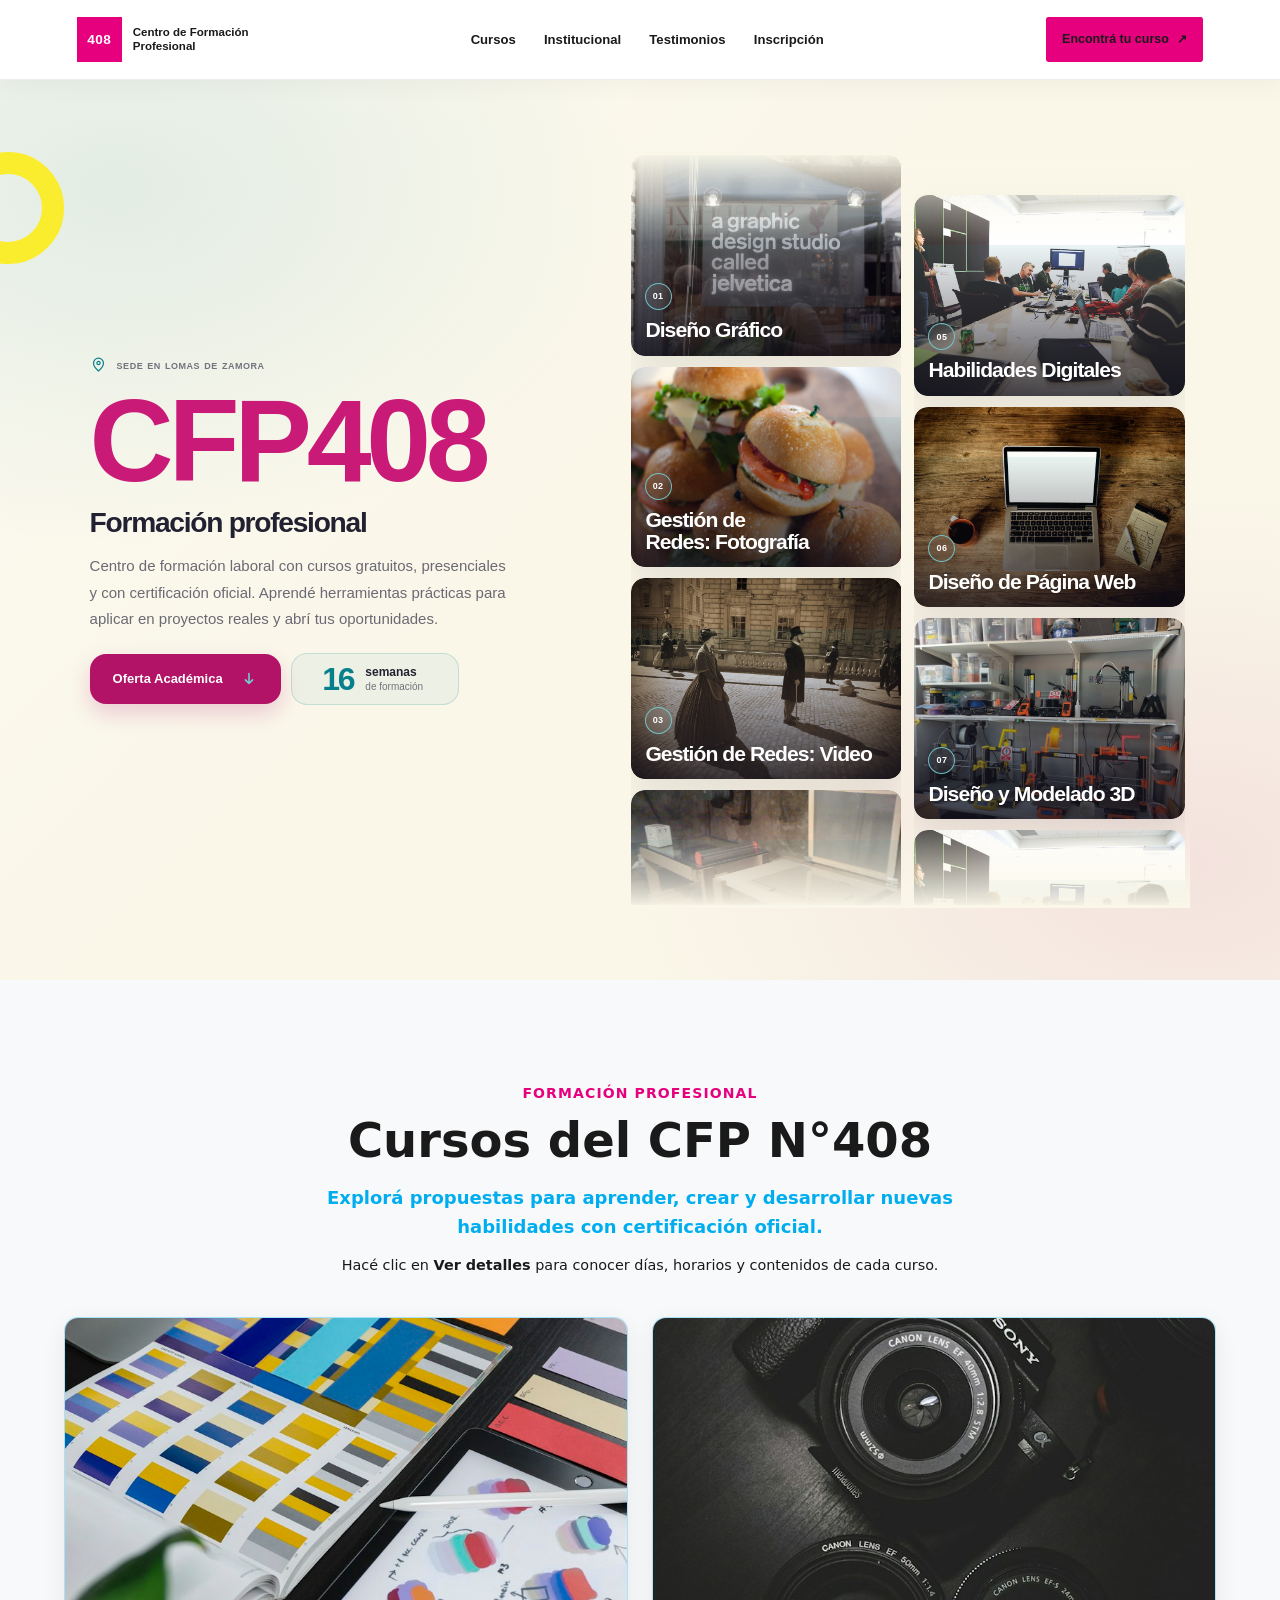
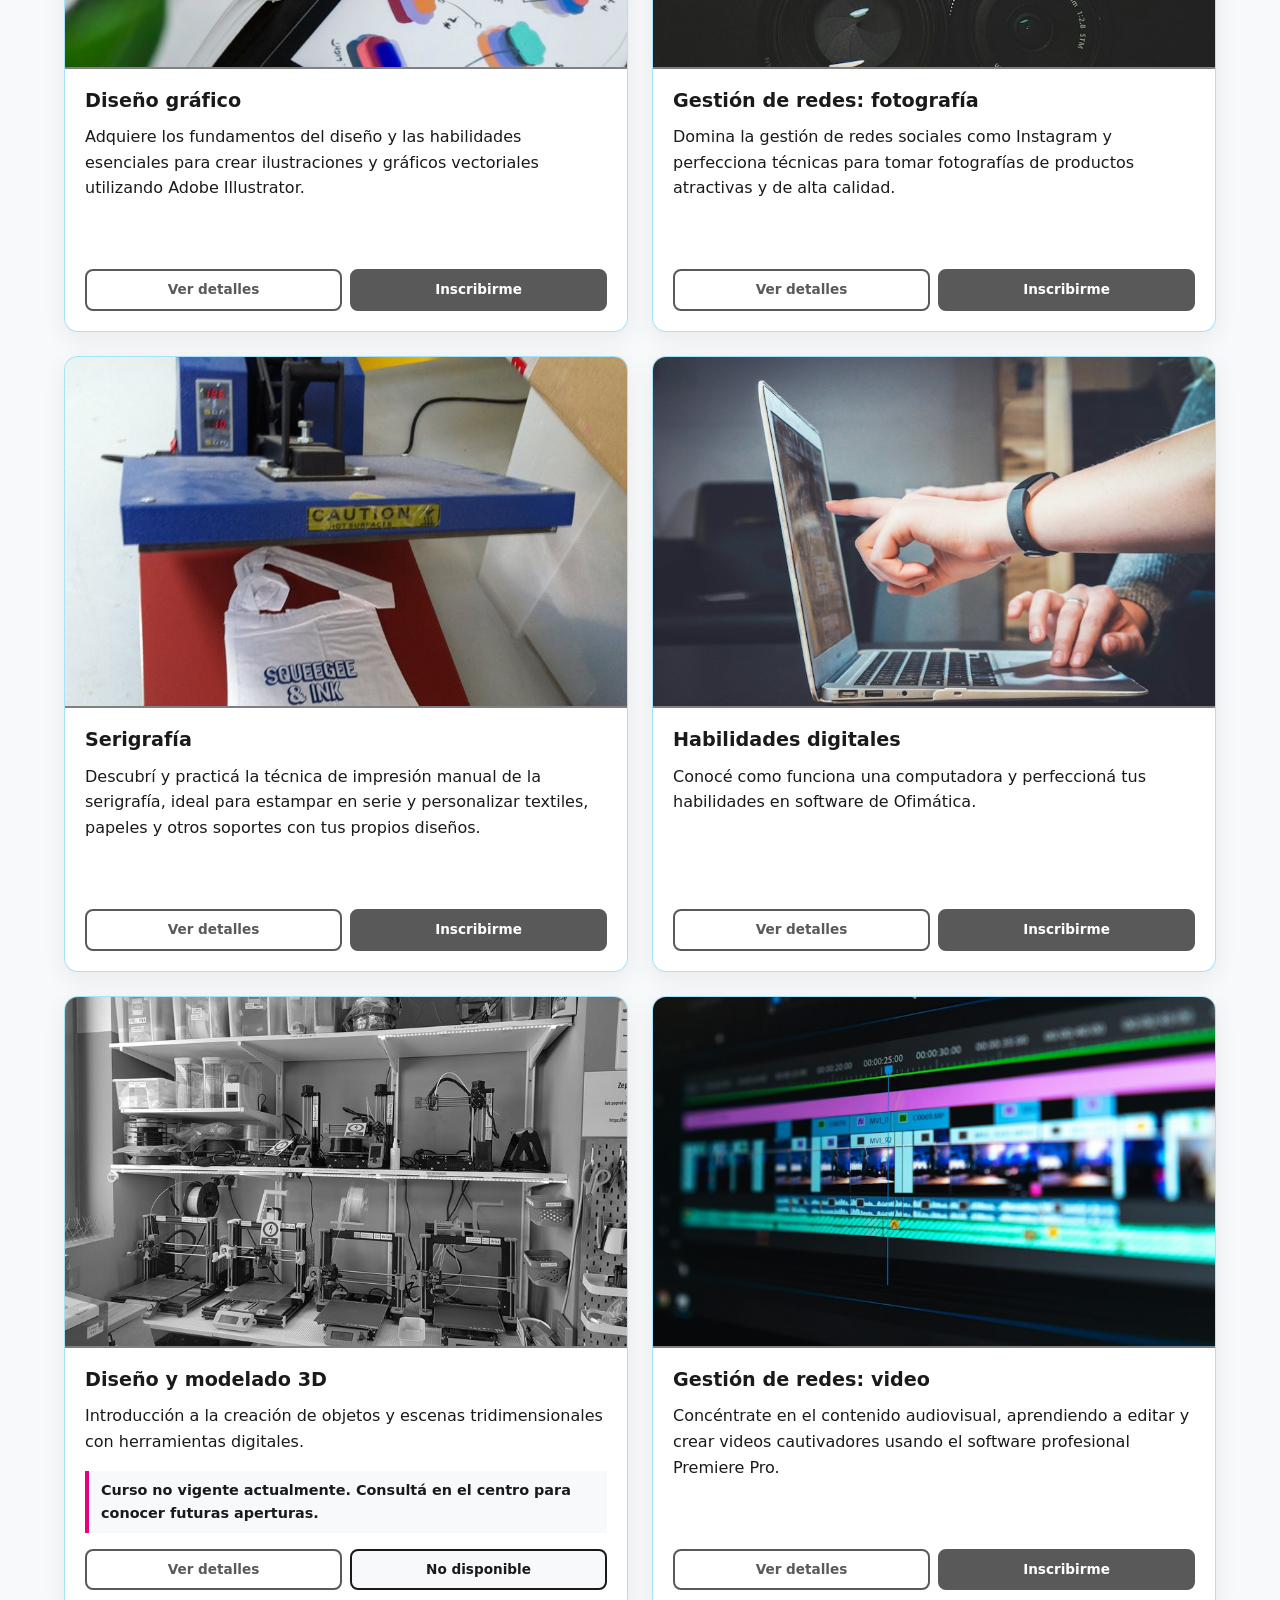
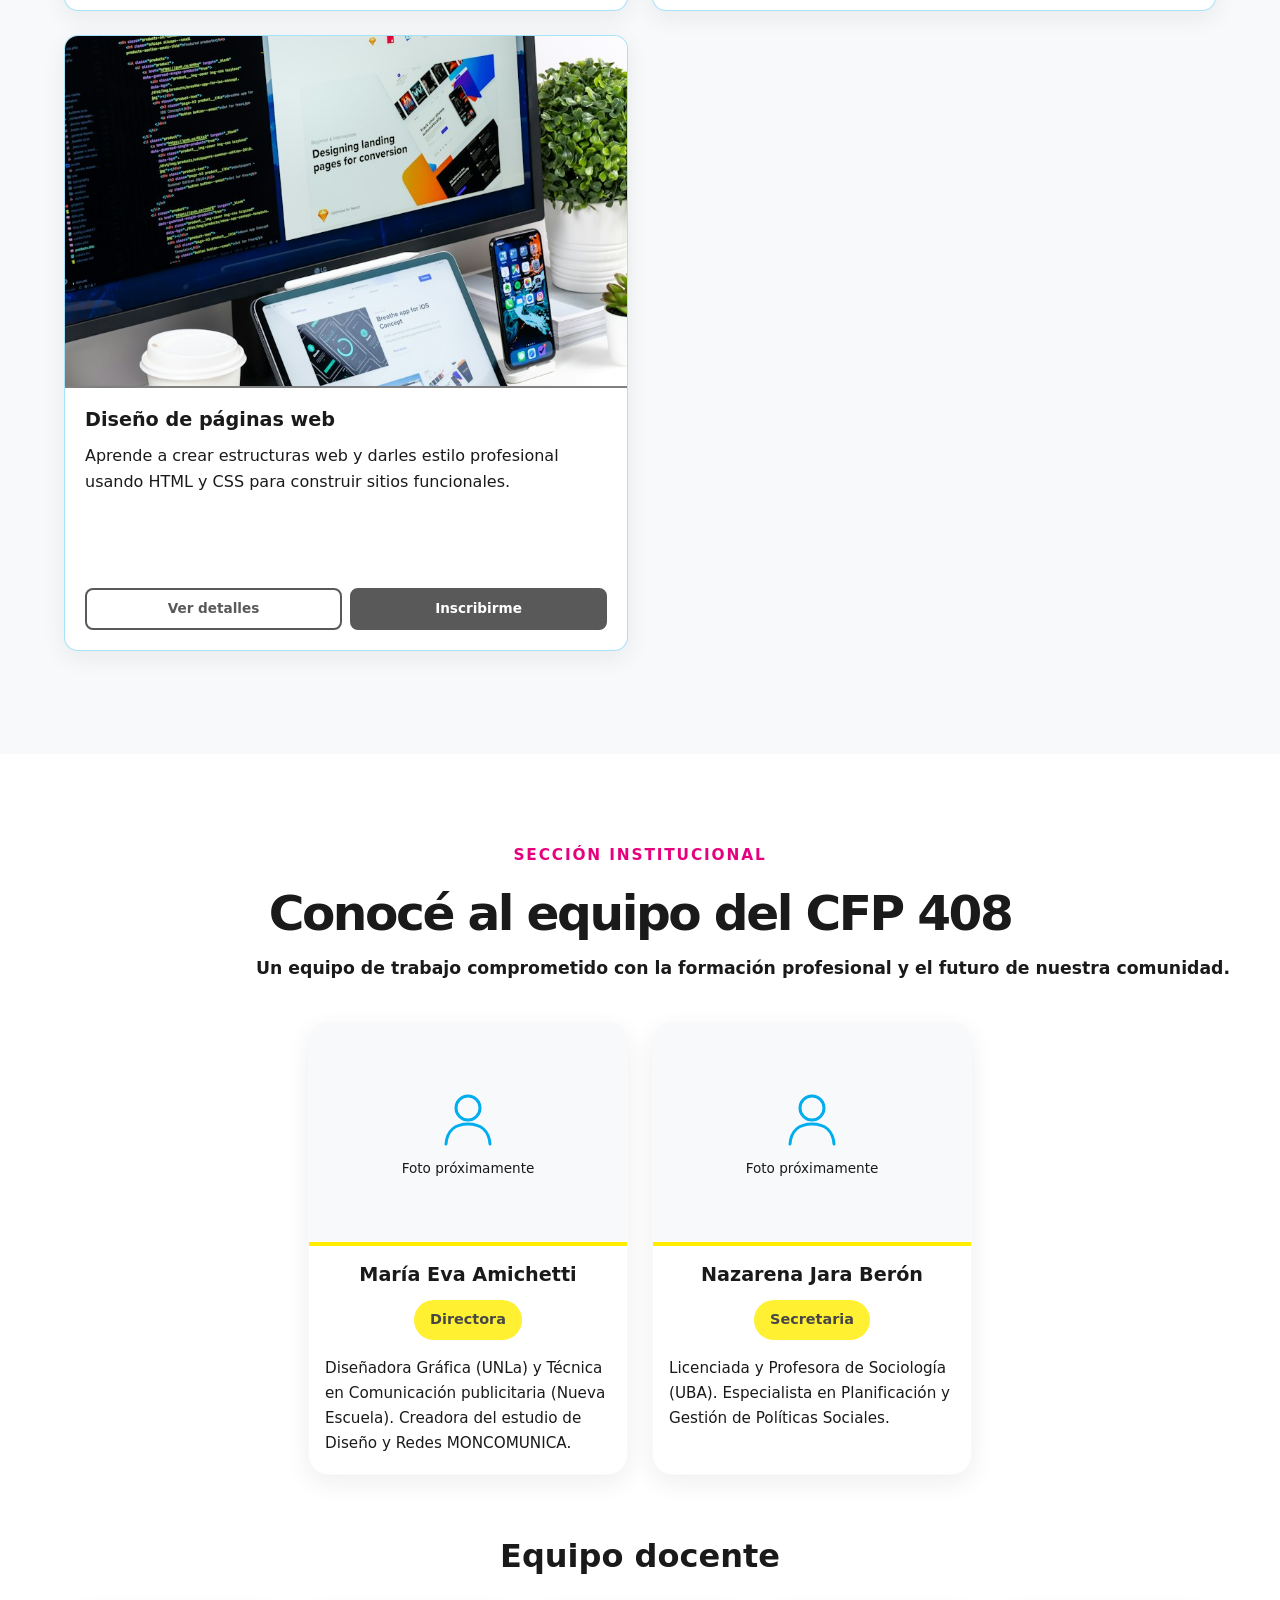
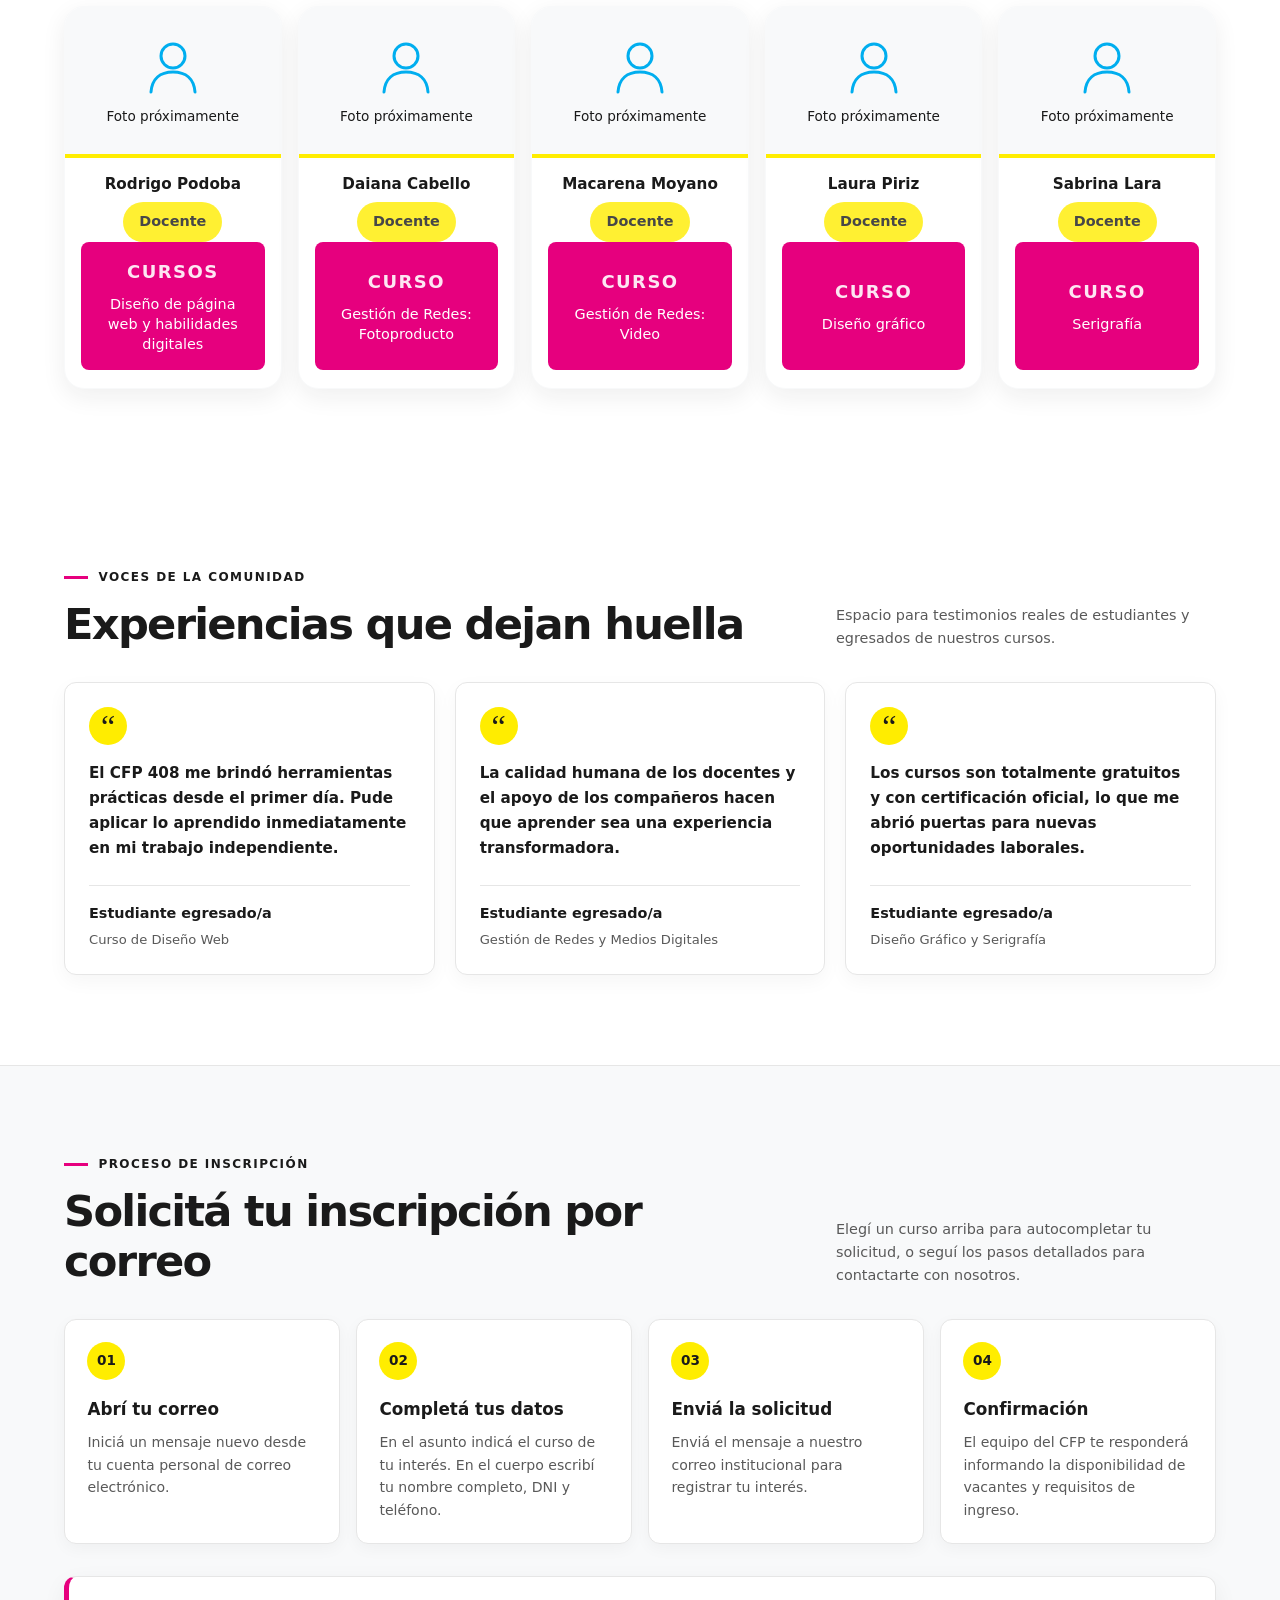
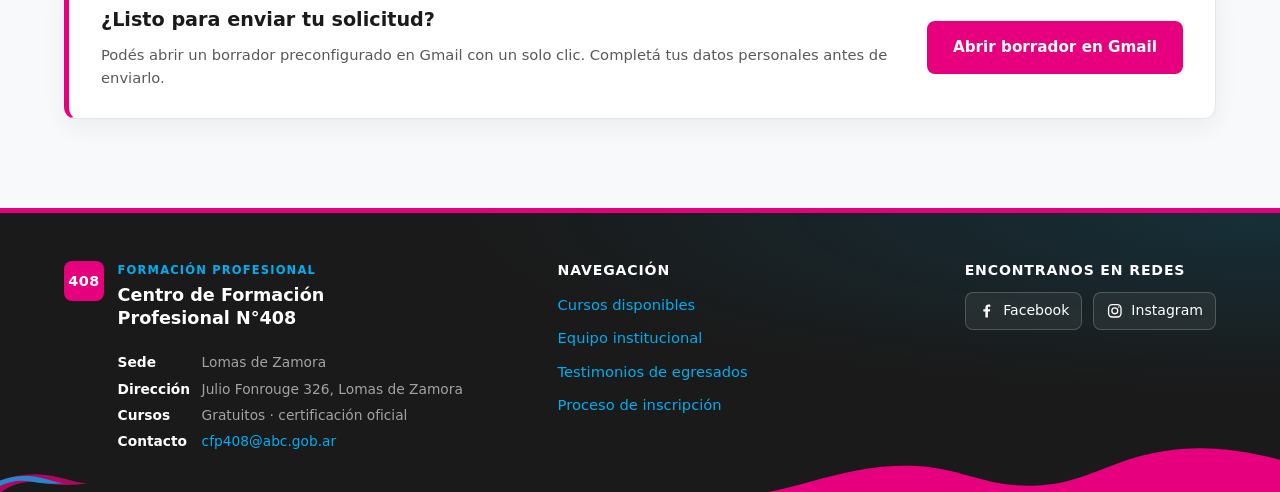
==== commit 9b07567e: "feat: incorporar correcciones de footer, textos de tarjetas y descripciones docentes" ====
--- a/index.html
+++ b/index.html
@@ -230,7 +230,7 @@
               <div class="course-card__content">
                 <h3 class="course-card__title">Diseño gráfico</h3>
                 <p class="course-card__description">
-                  Introducción a la comunicación visual, el color, la composición y las herramientas básicas de diseño.
+                  Adquiere los fundamentos del diseño y las habilidades esenciales para crear ilustraciones y gráficos vectoriales utilizando Adobe Illustrator.
                 </p>
                 <div class="course-card__actions">
                   <a class="course-card__button course-card__button--detail" href="curso.html?id=diseno-grafico-1">
@@ -260,7 +260,7 @@
               <div class="course-card__content">
                 <h3 class="course-card__title">Gestión de redes: fotografía</h3>
                 <p class="course-card__description">
-                  Creación de contenido fotográfico y planificación de publicaciones para redes sociales.
+                  Domina la gestión de redes sociales como Instagram y perfecciona técnicas para tomar fotografías de productos atractivas y de alta calidad.
                 </p>
                 <div class="course-card__actions">
                   <a class="course-card__button course-card__button--detail" href="curso.html?id=gestion-redes-fotoproducto">
@@ -290,7 +290,7 @@
               <div class="course-card__content">
                 <h3 class="course-card__title">Serigrafía</h3>
                 <p class="course-card__description">
-                  Acercamiento a la impresión serigráfica, sus materiales y la preparación de diseños para estampar.
+                  Descubrí y practicá la técnica de impresión manual de la serigrafía, ideal para estampar en serie y personalizar textiles, papeles y otros soportes con tus propios diseños.
                 </p>
                 <div class="course-card__actions">
                   <a class="course-card__button course-card__button--detail" href="curso.html?id=serigrafia">
@@ -320,7 +320,7 @@
               <div class="course-card__content">
                 <h3 class="course-card__title">Habilidades digitales</h3>
                 <p class="course-card__description">
-                  Uso reflexivo y práctico de herramientas digitales para el estudio, el trabajo y las tareas cotidianas.
+                  Conocé como funciona una computadora y perfeccioná tus habilidades en software de Ofimática.
                 </p>
                 <div class="course-card__actions">
                   <a class="course-card__button course-card__button--detail" href="curso.html?id=habilidades-digitales">
@@ -383,7 +383,7 @@
               <div class="course-card__content">
                 <h3 class="course-card__title">Gestión de redes: video</h3>
                 <p class="course-card__description">
-                  Producción y edición de videos breves para comunicar ideas y crear contenido en plataformas digitales.
+                  Concéntrate en el contenido audiovisual, aprendiendo a editar y crear videos cautivadores usando el software profesional Premiere Pro.
                 </p>
                 <div class="course-card__actions">
                   <a class="course-card__button course-card__button--detail" href="curso.html?id=gestion-redes-video">
@@ -413,7 +413,7 @@
               <div class="course-card__content">
                 <h3 class="course-card__title">Diseño de páginas web</h3>
                 <p class="course-card__description">
-                  Fundamentos para planificar y diseñar páginas web claras, accesibles y adaptables a dispositivos móviles.
+                  Aprende a crear estructuras web y darles estilo profesional usando HTML y CSS para construir sitios funcionales.
                 </p>
                 <div class="course-card__actions">
                   <a class="course-card__button course-card__button--detail" href="curso.html?id=diseno-web">
@@ -726,9 +726,13 @@
               </div>
             </div>
             <address class="site-footer__contact">
-              <p><strong>Sede:</strong> Lomas de Zamora, Provincia de Buenos Aires</p>
-              <p><strong>Cursos:</strong> Gratuitos con certificación oficial</p>
-              <p><strong>Contacto:</strong> cfp408@abc.gob.ar</p>
+              <p><strong>Sede</strong><span>Lomas de Zamora</span></p>
+              <p class="site-footer__address">
+                <strong>Dirección</strong>
+                <span>Julio Fonrouge 326, Lomas de Zamora</span>
+              </p>
+              <p><strong>Cursos</strong><span>Gratuitos · certificación oficial</span></p>
+              <p><strong>Contacto</strong><a href="mailto:cfp408@abc.gob.ar">cfp408@abc.gob.ar</a></p>
             </address>
           </section>
 
--- a/css/footer.css
+++ b/css/footer.css
@@ -55,50 +55,6 @@
   z-index: 1;
   width: min(100%, 72rem);
   margin-inline: auto;
-}
-
-.site-footer__credits {
-  margin-top: 1.75rem;
-  padding-top: 1rem;
-  border-top: 1px solid rgb(255 255 255 / 16%);
-  color: var(--footer-muted);
-  font-size: 0.8rem;
-}
-
-.site-footer__credits summary {
-  width: fit-content;
-  color: var(--footer-link);
-  cursor: pointer;
-  font-weight: 700;
-}
-
-.site-footer__credits summary:hover,
-.site-footer__credits a:hover {
-  color: var(--footer-accent);
-}
-
-.site-footer__credits summary:focus-visible,
-.site-footer__credits a:focus-visible {
-  outline: 2px solid var(--footer-accent);
-  outline-offset: 3px;
-}
-
-.site-footer__credits ul {
-  display: flex;
-  flex-wrap: wrap;
-  gap: 0.45rem 1.25rem;
-  margin: 0.8rem 0 0;
-  padding: 0;
-  list-style: none;
-}
-
-.site-footer__credits li {
-  line-height: 1.6;
-}
-
-.site-footer__credits a {
-  color: var(--footer-link);
-  text-underline-offset: 0.15em;
 }
 
 .site-footer__main {
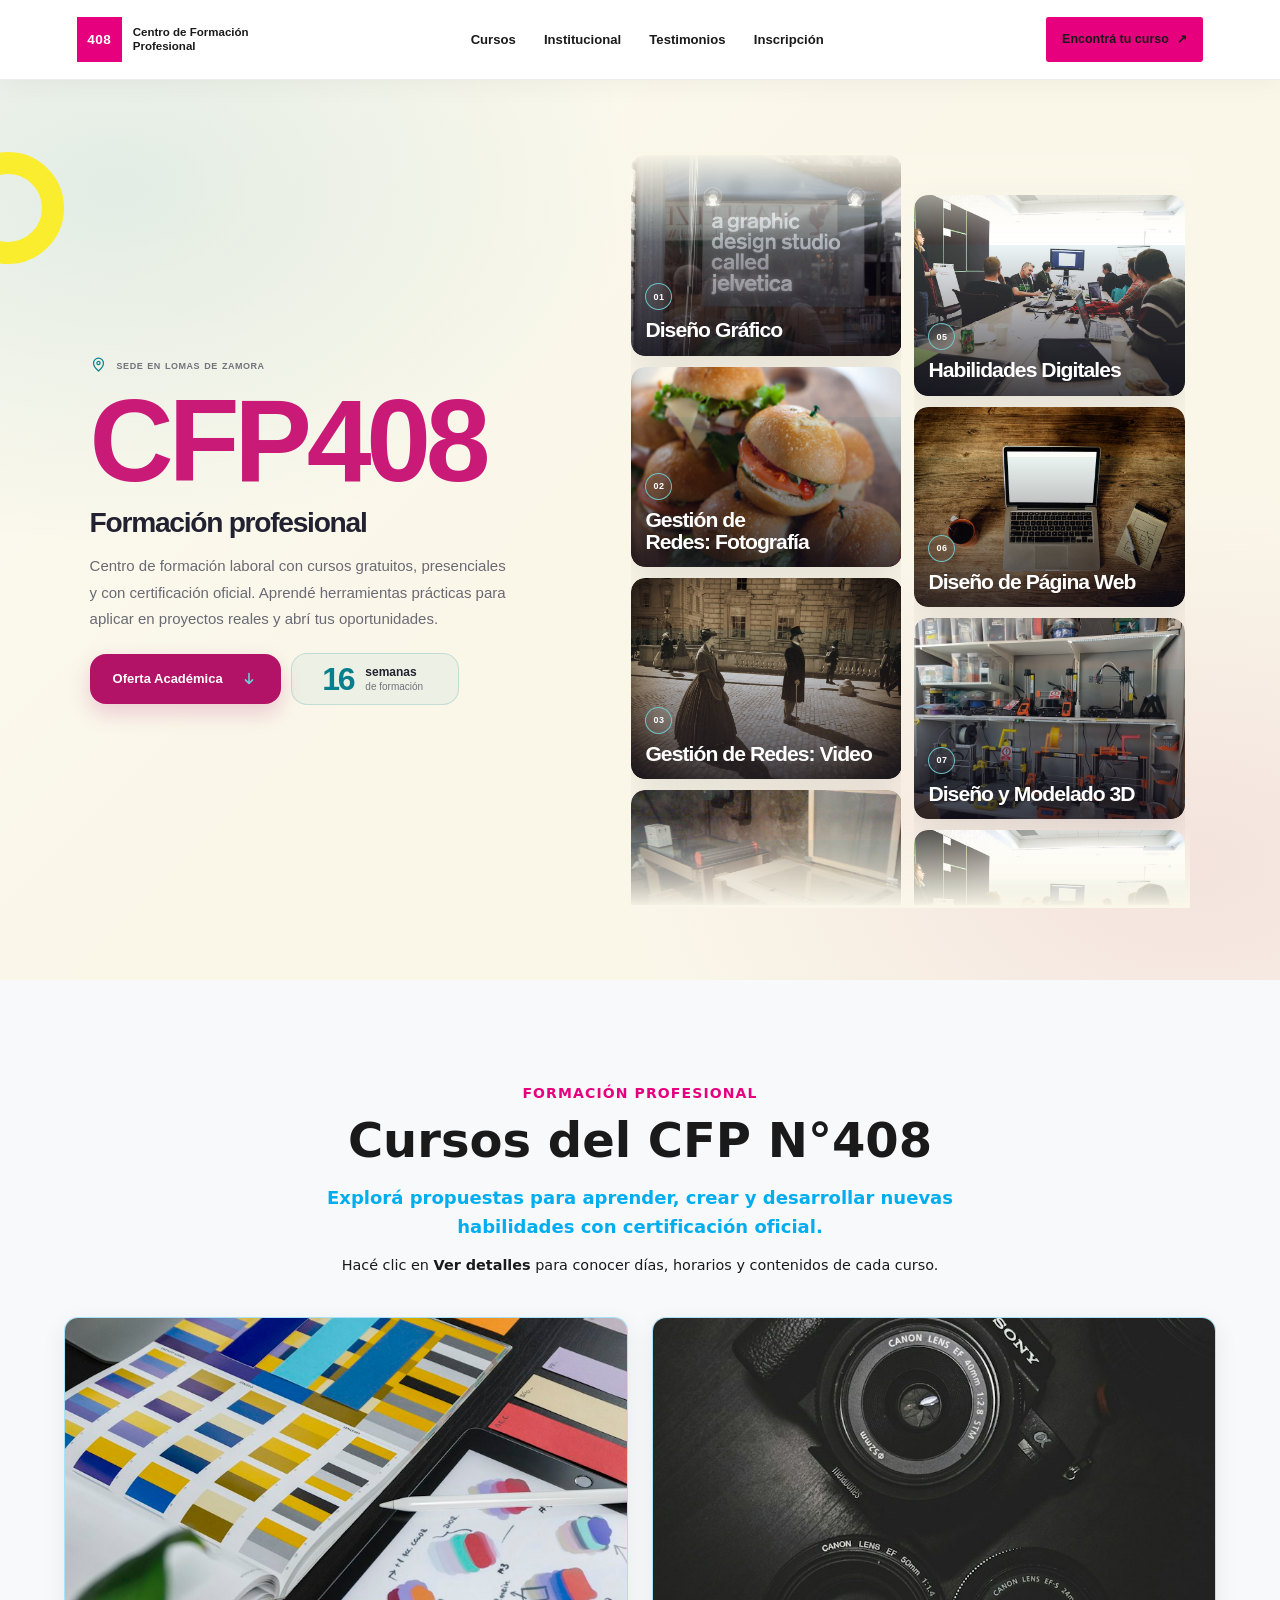
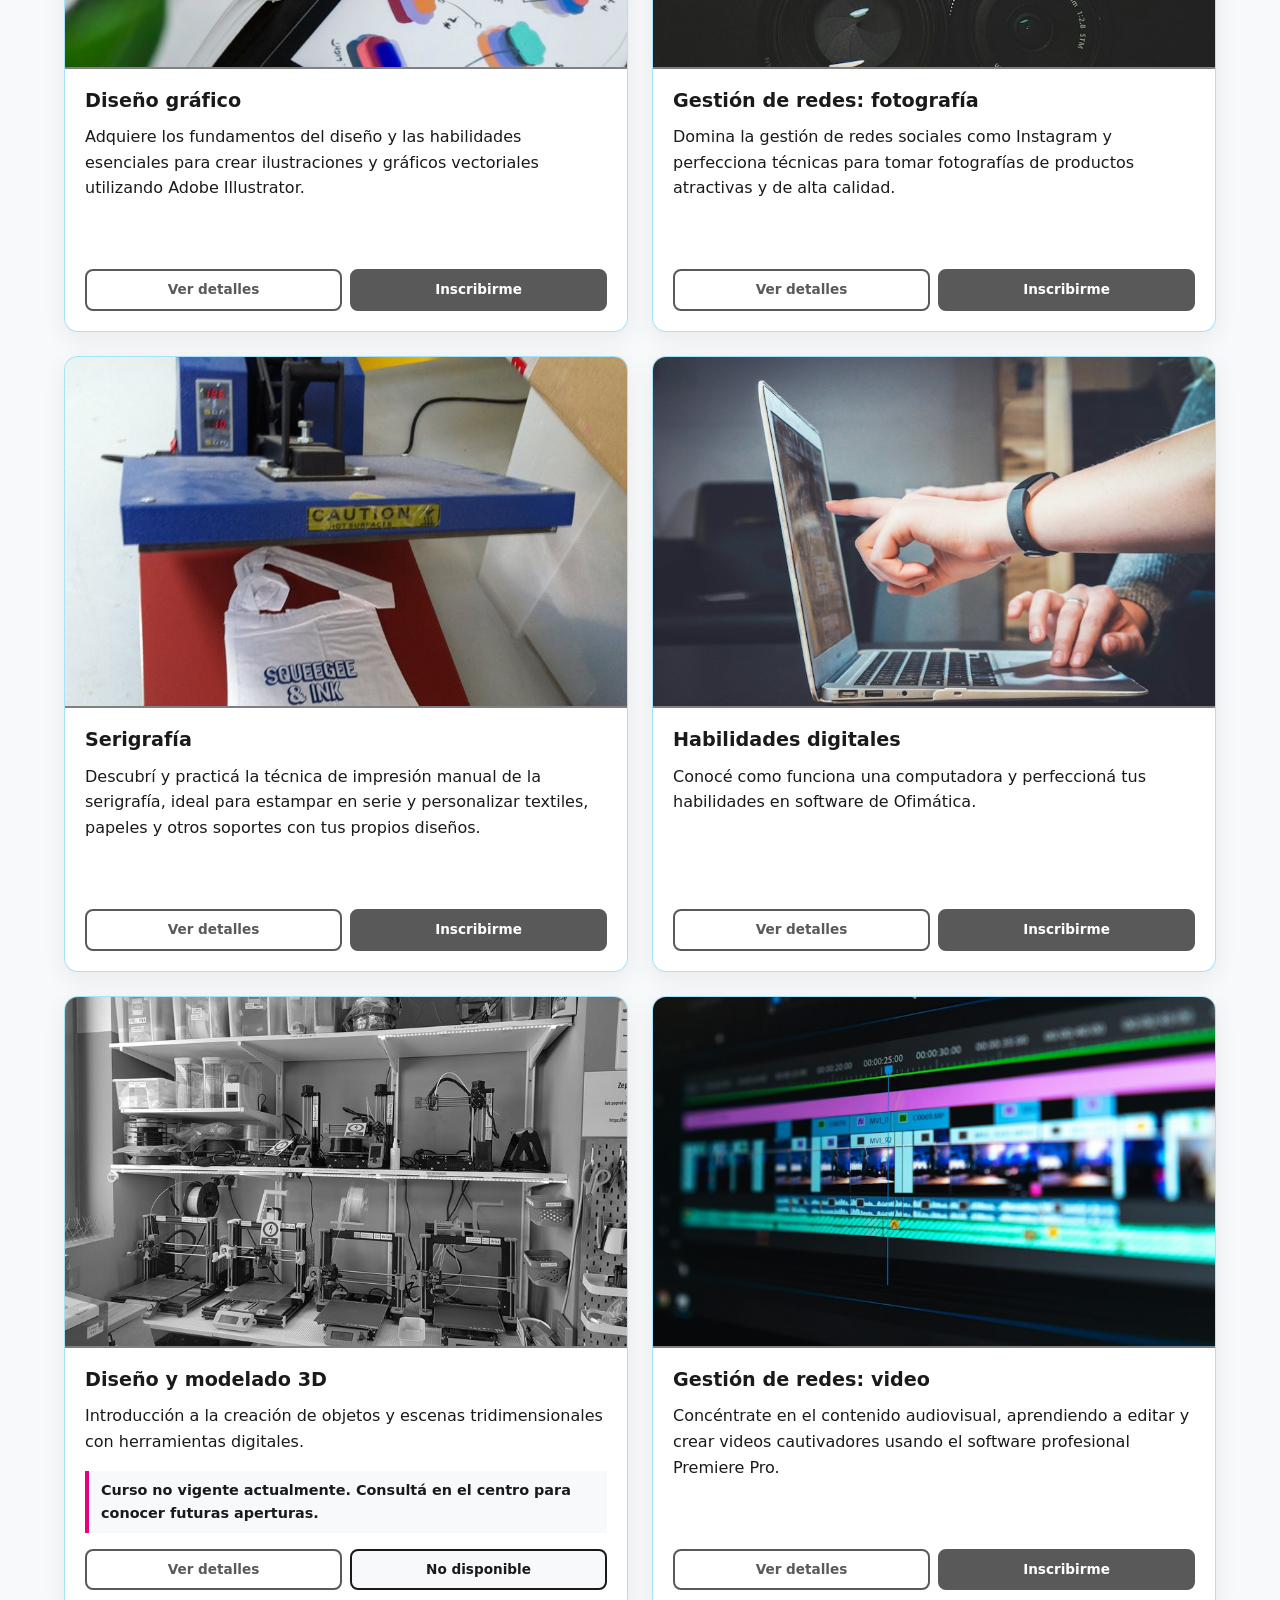
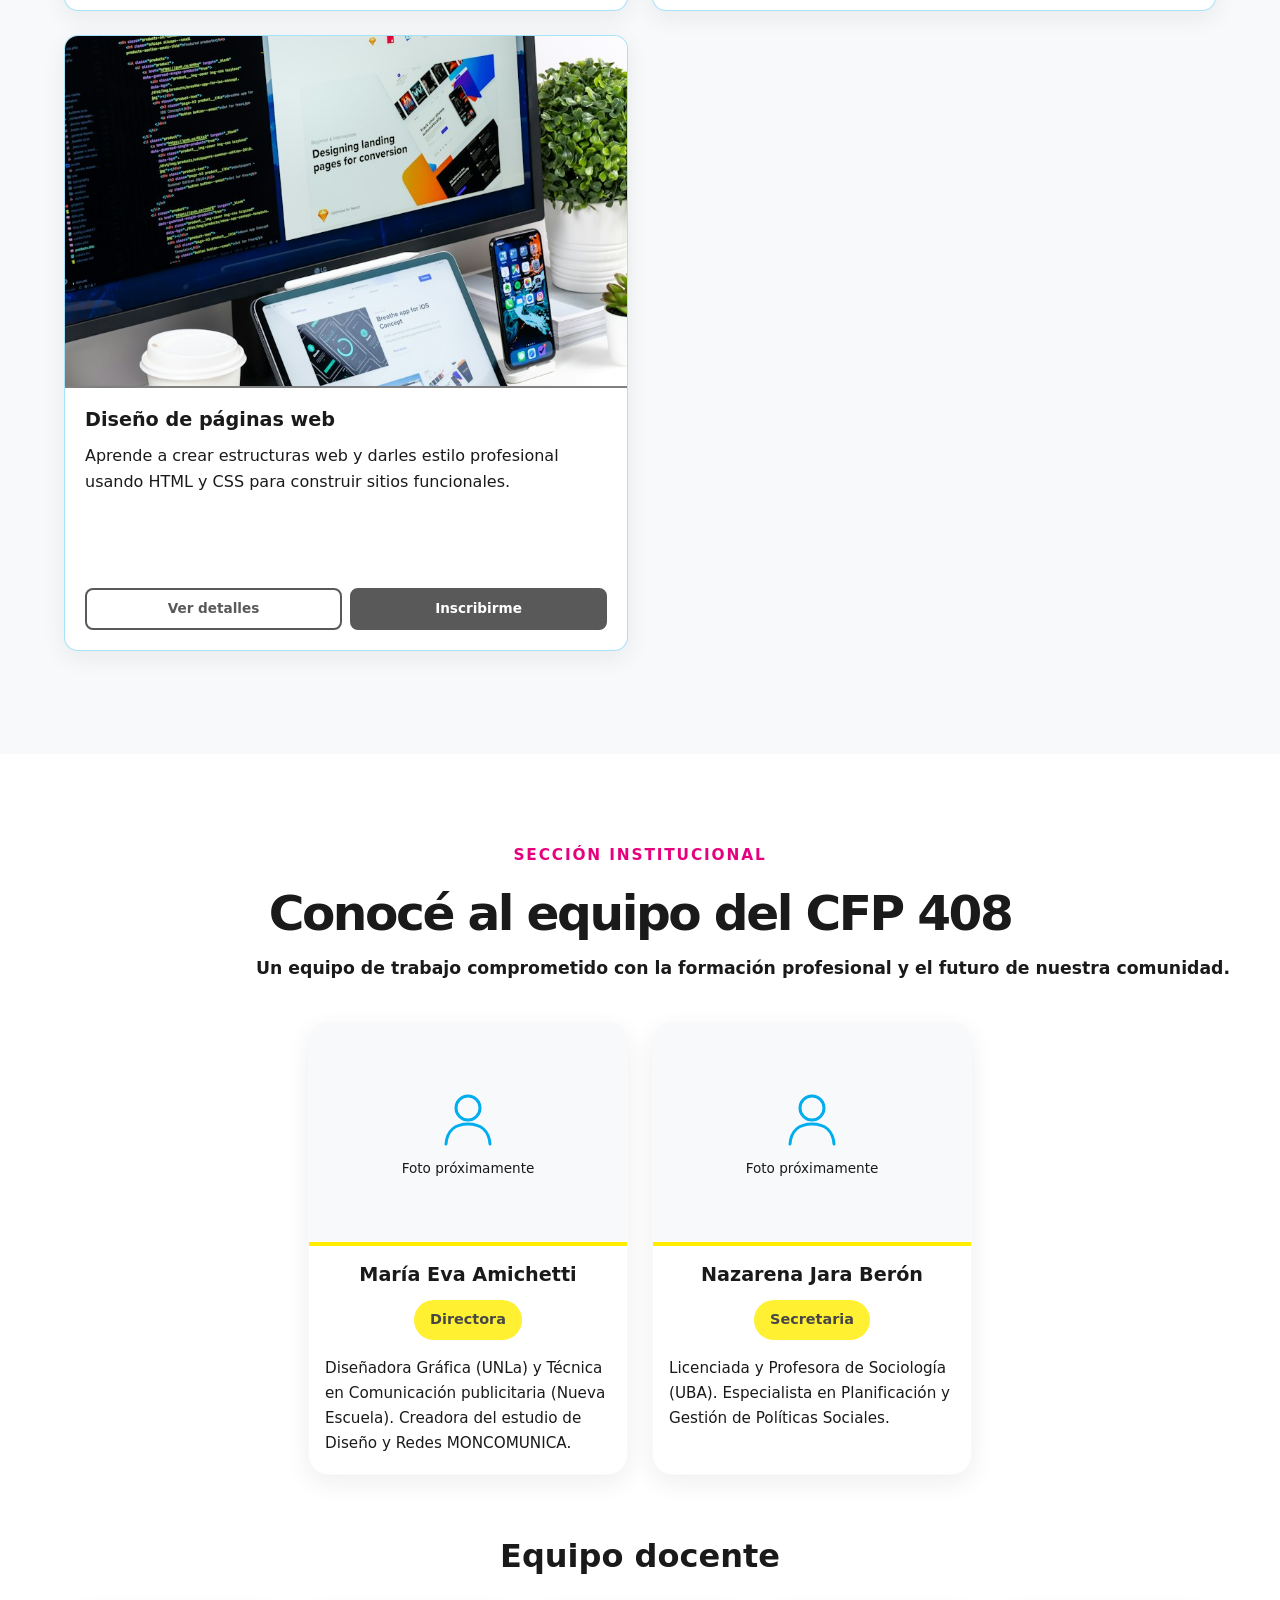
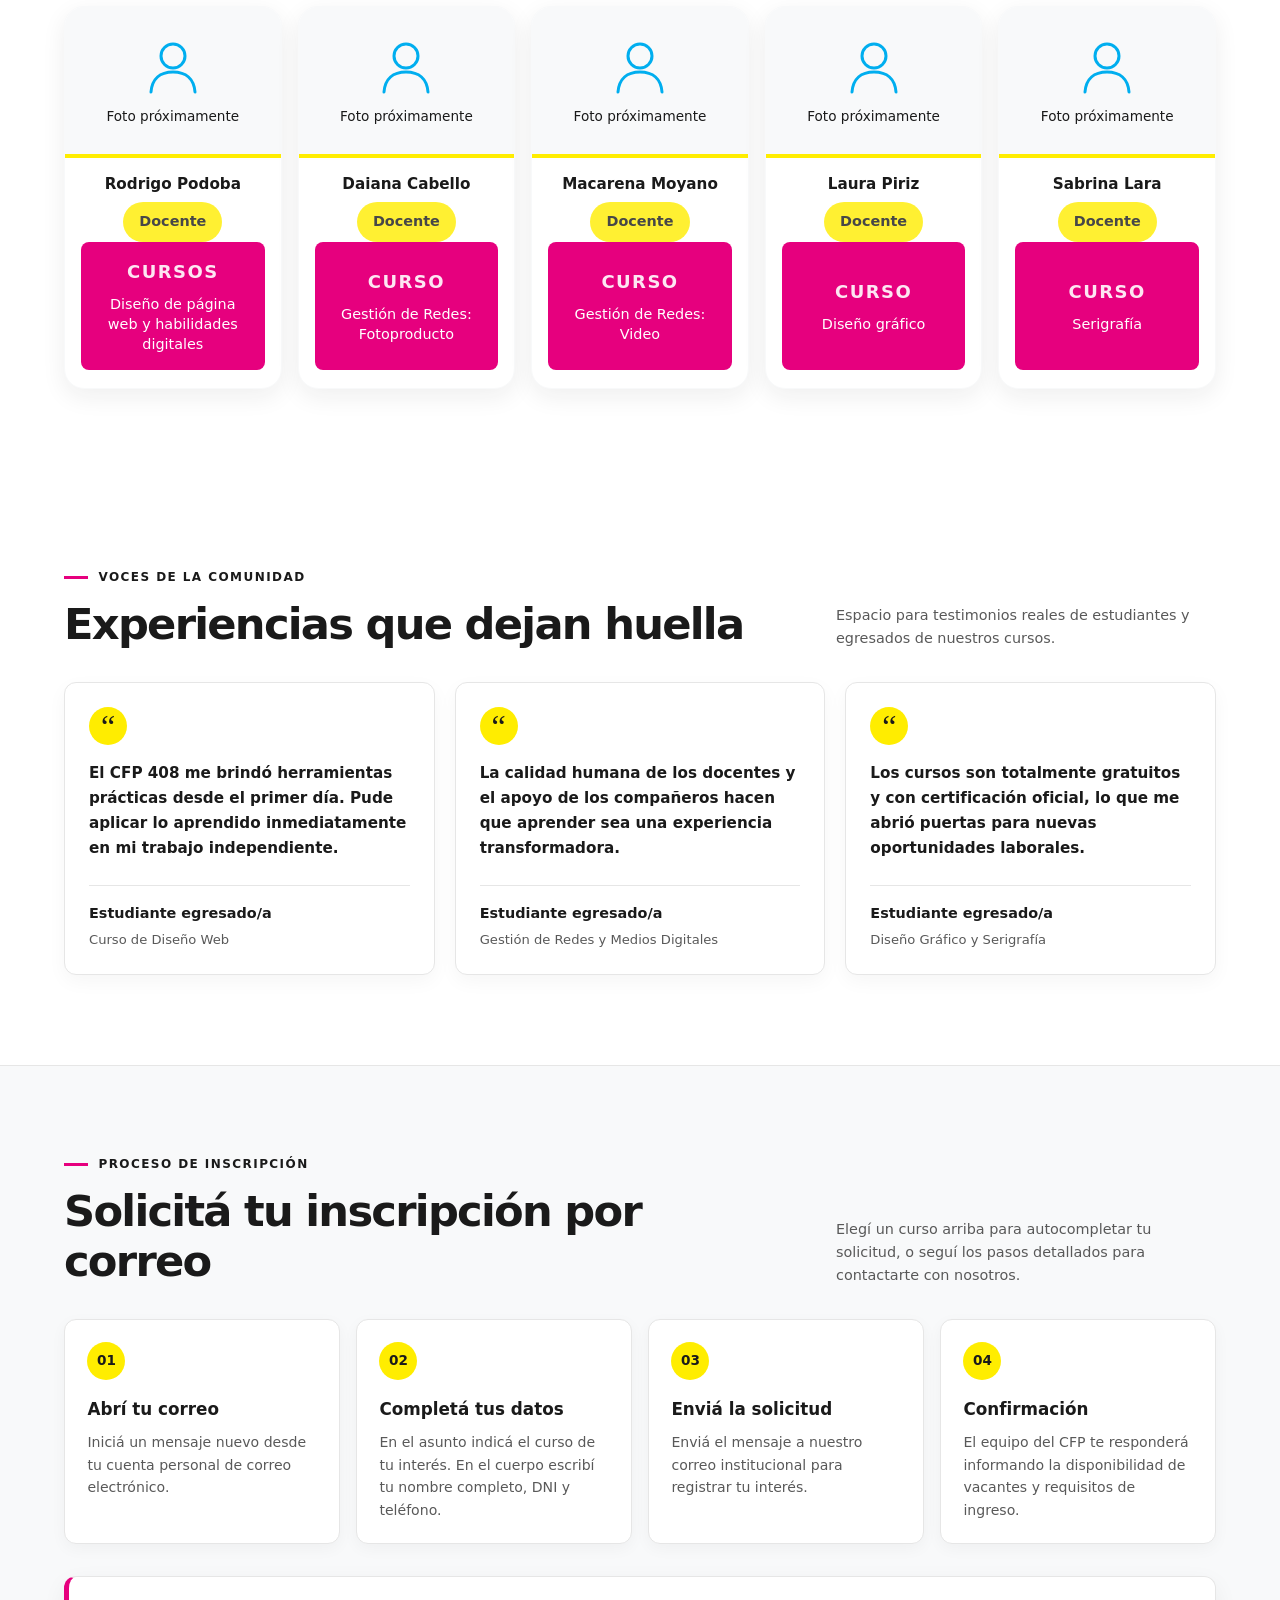
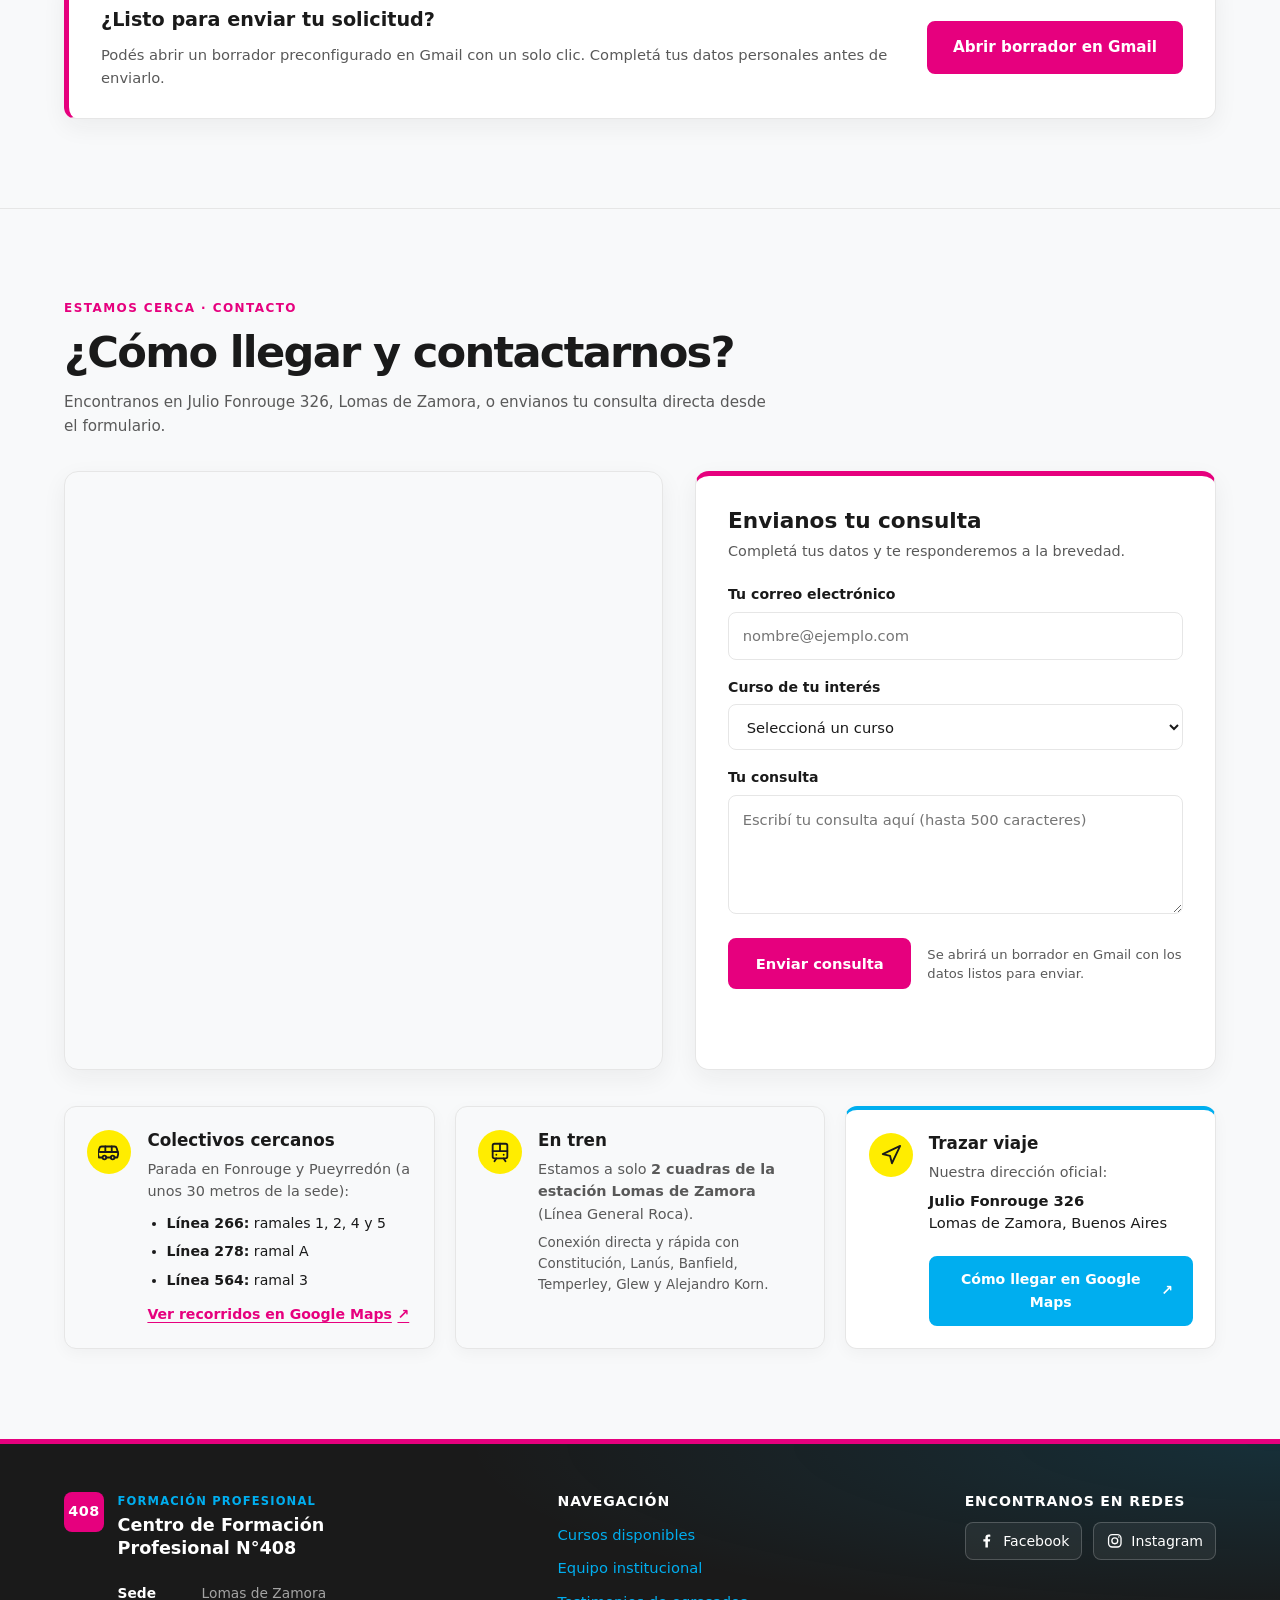
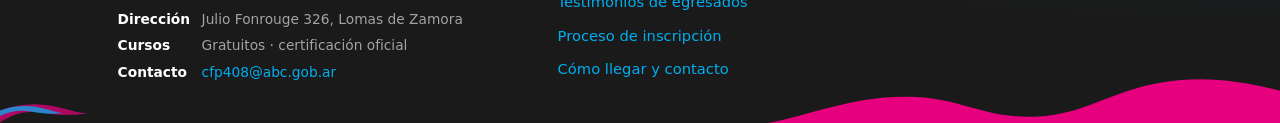
==== commit 6e94c334: "feat: integrar seccion combinada como llegar y contacto con mapa, formulario y transporte" ====
--- a/index.html
+++ b/index.html
@@ -16,12 +16,14 @@
     <link rel="stylesheet" href="css/cursos.css" />
     <link rel="stylesheet" href="css/institucional.css" />
     <link rel="stylesheet" href="css/testimonios-inscripcion.css" />
+    <link rel="stylesheet" href="css/como-llegar.css" />
     <link rel="stylesheet" href="css/footer.css" />
 
     <!-- Scripts funcionales -->
     <script src="js/hero-navbar.js" defer></script>
     <script src="js/cursos.js" defer></script>
     <script src="js/institucional.js" defer></script>
+    <script src="js/contacto.js" defer></script>
   </head>
   <body>
     <a class="skip-link" href="#inicio">Saltar al contenido</a>
@@ -699,6 +701,181 @@
           </aside>
         </div>
       </section>
+
+      <!-- =======================================================================
+           6. SECCIÓN: CÓMO LLEGAR Y CONTACTO
+           ======================================================================= -->
+      <section class="contact-location" id="como-llegar" aria-labelledby="contact-location-title">
+        <div class="contact-location__container">
+          <div class="contact-location__heading">
+            <p class="contact-location__eyebrow">Estamos cerca · Contacto</p>
+            <h2 id="contact-location-title">¿Cómo llegar y contactarnos?</h2>
+            <p class="contact-location__lead">
+              Encontranos en Julio Fonrouge 326, Lomas de Zamora, o envianos tu consulta directa desde el formulario.
+            </p>
+          </div>
+
+          <!-- Fila superior: Mapa de un lado y Formulario al costado -->
+          <div class="contact-location__main-grid">
+            <div class="contact-location__map">
+              <iframe
+                title="Mapa de Julio Fonrouge 326, Lomas de Zamora"
+                src="https://www.google.com/maps?q=Julio+Fonrouge+326%2C+Lomas+de+Zamora%2C+Buenos+Aires&amp;output=embed"
+                loading="lazy"
+                referrerpolicy="no-referrer-when-downgrade"
+                allowfullscreen
+              ></iframe>
+            </div>
+
+            <div class="contact-location__form-wrapper" id="contacto">
+              <form id="contact-form" class="contact-form" action="mailto:cfp408@abc.gob.ar" method="post" enctype="text/plain">
+                <div class="contact-form__heading">
+                  <h3 class="contact-form__title">Envianos tu consulta</h3>
+                  <p class="contact-form__subtitle">Completá tus datos y te responderemos a la brevedad.</p>
+                </div>
+
+                <div class="contact-form__field">
+                  <label for="contact-email">Tu correo electrónico</label>
+                  <input
+                    id="contact-email"
+                    name="correo"
+                    type="email"
+                    autocomplete="email"
+                    placeholder="nombre@ejemplo.com"
+                    required
+                  />
+                </div>
+
+                <div class="contact-form__field">
+                  <label for="contact-course">Curso de tu interés</label>
+                  <select id="contact-course" name="curso" required>
+                    <option value="" selected disabled>Seleccioná un curso</option>
+                    <option>Diseño Gráfico</option>
+                    <option>Gestión de redes: Fotografía</option>
+                    <option>Serigrafía</option>
+                    <option>Habilidades digitales</option>
+                    <option>Diseño y modelado 3D</option>
+                    <option>Gestión de redes: Video</option>
+                    <option>Diseño de páginas web</option>
+                  </select>
+                </div>
+
+                <div class="contact-form__field">
+                  <label for="contact-message">Tu consulta</label>
+                  <textarea
+                    id="contact-message"
+                    name="consulta"
+                    rows="4"
+                    maxlength="500"
+                    placeholder="Escribí tu consulta aquí (hasta 500 caracteres)"
+                    required
+                  ></textarea>
+                </div>
+
+                <div class="contact-form__submit">
+                  <button class="contact-form__button" type="submit">Enviar consulta</button>
+                  <p class="contact-form__note">
+                    Se abrirá un borrador en Gmail con los datos listos para enviar.
+                  </p>
+                </div>
+
+                <p id="contact-status" class="contact-form__status" role="status" aria-live="polite"></p>
+                <a
+                  id="contact-fallback"
+                  class="contact-form__fallback"
+                  href="#"
+                  target="_blank"
+                  rel="noopener noreferrer"
+                  hidden
+                >
+                  Abrir el borrador de consulta
+                </a>
+              </form>
+            </div>
+          </div>
+
+          <!-- Fila inferior: Información de colectivos, trenes y viaje -->
+          <div class="contact-location__transport-grid">
+            <article class="transport-card">
+              <span class="transport-card__icon" aria-hidden="true">
+                <svg width="22" height="22" viewBox="0 0 24 24" fill="none" stroke="currentColor" stroke-width="2" stroke-linecap="round" stroke-linejoin="round">
+                  <path d="M8 6v6"/>
+                  <path d="M15 6v6"/>
+                  <path d="M2 12h19.6"/>
+                  <path d="M18 18h3s.5-1.7.8-2.8c.1-.4.2-.8.2-1.2 0-.4-.1-.8-.2-1.2l-1.4-5C20.1 6.8 19.1 6 18 6H4C2.9 6 1.9 6.8 1.6 7.8L.2 12.8c-.1.4-.2.8-.2 1.2 0 .4.1.8.2 1.2.3 1.1.8 2.8.8 2.8h3"/>
+                  <circle cx="7" cy="18" r="2"/>
+                  <path d="M9 18h5"/>
+                  <circle cx="16" cy="18" r="2"/>
+                </svg>
+              </span>
+              <div class="transport-card__content">
+                <h3>Colectivos cercanos</h3>
+                <p>Parada en Fonrouge y Pueyrredón (a unos 30 metros de la sede):</p>
+                <ul class="transport-card__list" aria-label="Líneas de colectivo y ramales">
+                  <li><strong>Línea 266:</strong> ramales 1, 2, 4 y 5</li>
+                  <li><strong>Línea 278:</strong> ramal A</li>
+                  <li><strong>Línea 564:</strong> ramal 3</li>
+                </ul>
+                <a
+                  class="transport-card__link"
+                  href="https://www.google.com/maps/dir/?api=1&amp;destination=Julio+Fonrouge+326%2C+Lomas+de+Zamora%2C+Buenos+Aires&amp;travelmode=transit"
+                  target="_blank"
+                  rel="noopener noreferrer"
+                >
+                  Ver recorridos en Google Maps <span aria-hidden="true">↗</span>
+                </a>
+              </div>
+            </article>
+
+            <article class="transport-card">
+              <span class="transport-card__icon" aria-hidden="true">
+                <svg width="22" height="22" viewBox="0 0 24 24" fill="none" stroke="currentColor" stroke-width="2" stroke-linecap="round" stroke-linejoin="round">
+                  <rect width="16" height="16" x="4" y="3" rx="2"/>
+                  <path d="M4 11h16"/>
+                  <path d="M12 3v8"/>
+                  <path d="m8 19-2 3"/>
+                  <path d="m18 22-2-3"/>
+                  <path d="M8 15h0"/>
+                  <path d="M16 15h0"/>
+                </svg>
+              </span>
+              <div class="transport-card__content">
+                <h3>En tren</h3>
+                <p>
+                  Estamos a solo <strong>2 cuadras de la estación Lomas de Zamora</strong> (Línea General Roca).
+                </p>
+                <p class="transport-card__note">
+                  Conexión directa y rápida con Constitución, Lanús, Banfield, Temperley, Glew y Alejandro Korn.
+                </p>
+              </div>
+            </article>
+
+            <article class="transport-card transport-card--directions">
+              <span class="transport-card__icon" aria-hidden="true">
+                <svg width="22" height="22" viewBox="0 0 24 24" fill="none" stroke="currentColor" stroke-width="2" stroke-linecap="round" stroke-linejoin="round">
+                  <polygon points="3 11 22 2 13 21 11 13 3 11"/>
+                </svg>
+              </span>
+              <div class="transport-card__content">
+                <h3>Trazar viaje</h3>
+                <p>Nuestra dirección oficial:</p>
+                <address class="transport-card__address">
+                  <strong>Julio Fonrouge 326</strong><br />
+                  Lomas de Zamora, Buenos Aires
+                </address>
+                <a
+                  class="transport-card__button"
+                  href="https://www.google.com/maps/dir/?api=1&amp;destination=Julio+Fonrouge+326%2C+Lomas+de+Zamora%2C+Buenos+Aires"
+                  target="_blank"
+                  rel="noopener noreferrer"
+                >
+                  Cómo llegar en Google Maps <span aria-hidden="true">↗</span>
+                </a>
+              </div>
+            </article>
+          </div>
+        </div>
+      </section>
     </main>
 
     <!-- =======================================================================
@@ -743,6 +920,7 @@
               <li><a href="#institucional">Equipo institucional</a></li>
               <li><a href="#testimonios">Testimonios de egresados</a></li>
               <li><a href="#inscripcion">Proceso de inscripción</a></li>
+              <li><a href="#como-llegar">Cómo llegar y contacto</a></li>
             </ul>
           </nav>
 
--- a/css/como-llegar.css
+++ b/css/como-llegar.css
@@ -0,0 +1,387 @@
+/* ==========================================================================
+   CFP N°408 — Sección: ¿Cómo llegar? y Formulario de Contacto
+   Integración combinada de las ramas add-como-llegar y add-form
+   ========================================================================== */
+
+.contact-location {
+  padding: clamp(3.5rem, 7vw, 6rem) 1.25rem;
+  background-color: var(--color-bg-alt);
+  border-top: 1px solid var(--color-border);
+}
+
+.contact-location__container {
+  width: min(100%, 72rem);
+  margin-inline: auto;
+}
+
+/* Encabezado de la sección */
+.contact-location__heading {
+  margin-bottom: 2rem;
+}
+
+.contact-location__eyebrow {
+  margin: 0 0 0.65rem;
+  color: var(--color-primary);
+  font-size: 0.75rem;
+  font-weight: 700;
+  letter-spacing: 0.12em;
+  text-transform: uppercase;
+}
+
+.contact-location__heading h2 {
+  margin: 0 0 0.75rem;
+  color: var(--color-text);
+  font-size: clamp(1.8rem, 4vw, 2.7rem);
+  letter-spacing: -0.04em;
+  line-height: 1.15;
+}
+
+.contact-location__lead {
+  max-width: 44rem;
+  margin: 0;
+  color: var(--color-text-muted);
+  font-size: 0.95rem;
+  line-height: 1.6;
+}
+
+/* ==========================================================================
+   Fila superior: Mapa de un lado y Formulario al costado
+   ========================================================================== */
+.contact-location__main-grid {
+  display: grid;
+  grid-template-columns: minmax(0, 1.15fr) minmax(0, 1fr);
+  gap: clamp(1.25rem, 3vw, 2rem);
+  align-items: stretch;
+  margin-bottom: 2.25rem;
+}
+
+/* Contenedor del mapa */
+.contact-location__map {
+  position: relative;
+  width: 100%;
+  height: 100%;
+  min-height: 440px;
+  border-radius: 14px;
+  overflow: hidden;
+  border: 1px solid var(--color-border);
+  box-shadow: 0 0.5rem 1.5rem rgb(26 26 26 / 6%);
+  background: var(--color-bg-alt);
+}
+
+.contact-location__map iframe {
+  display: block;
+  width: 100%;
+  height: 100%;
+  min-height: 440px;
+  border: 0;
+}
+
+/* Contenedor del formulario */
+.contact-location__form-wrapper {
+  display: flex;
+  flex-direction: column;
+}
+
+.contact-form {
+  display: flex;
+  flex-direction: column;
+  gap: 1rem;
+  height: 100%;
+  padding: clamp(1.5rem, 3vw, 2rem);
+  border: 1px solid var(--color-border);
+  border-top: 0.35rem solid var(--color-primary);
+  border-radius: 14px;
+  background: var(--color-bg-main);
+  box-shadow: 0 0.5rem 1.5rem rgb(26 26 26 / 6%);
+}
+
+.contact-form__heading {
+  margin-bottom: 0.25rem;
+}
+
+.contact-form__title {
+  margin: 0 0 0.4rem;
+  color: var(--color-text);
+  font-size: 1.35rem;
+  font-weight: 750;
+  line-height: 1.25;
+}
+
+.contact-form__subtitle {
+  margin: 0;
+  color: var(--color-text-muted);
+  font-size: 0.9rem;
+  line-height: 1.5;
+}
+
+.contact-form__field {
+  display: grid;
+  gap: 0.4rem;
+}
+
+.contact-form__field label {
+  color: var(--color-text);
+  font-size: 0.88rem;
+  font-weight: 700;
+}
+
+.contact-form__field input,
+.contact-form__field select,
+.contact-form__field textarea {
+  width: 100%;
+  min-height: 46px;
+  padding: 0.7rem 0.85rem;
+  border: 1px solid var(--color-border);
+  border-radius: 8px;
+  background: var(--color-bg-main);
+  color: var(--color-text);
+  font: inherit;
+  font-size: 0.92rem;
+  transition: border-color 160ms ease, box-shadow 160ms ease;
+}
+
+.contact-form__field select {
+  cursor: pointer;
+}
+
+.contact-form__field textarea {
+  min-height: 5.5rem;
+  resize: vertical;
+}
+
+.contact-form__field input:focus-visible,
+.contact-form__field select:focus-visible,
+.contact-form__field textarea:focus-visible {
+  outline: 3px solid var(--color-secondary);
+  outline-offset: 2px;
+}
+
+.contact-form__submit {
+  display: flex;
+  align-items: center;
+  gap: 1rem;
+  margin-top: auto;
+  padding-top: 0.5rem;
+}
+
+.contact-form__button {
+  display: inline-flex;
+  min-height: 48px;
+  align-items: center;
+  justify-content: center;
+  padding: 0.75rem 1.6rem;
+  border: 2px solid var(--color-primary);
+  border-radius: 8px;
+  background: var(--color-primary);
+  color: #FFFFFF;
+  font: inherit;
+  font-size: 0.92rem;
+  font-weight: 700;
+  cursor: pointer;
+  white-space: nowrap;
+  transition: background-color 180ms ease, border-color 180ms ease, transform 180ms ease;
+}
+
+.contact-form__button:hover {
+  transform: translateY(-2px);
+  border-color: var(--color-text);
+  background: var(--color-text);
+}
+
+.contact-form__note {
+  margin: 0;
+  color: var(--color-text-muted);
+  font-size: 0.82rem;
+  line-height: 1.45;
+}
+
+.contact-form__status:not(:empty) {
+  margin: 0.25rem 0 0;
+  padding: 0.75rem 1rem;
+  border-left: 3px solid var(--color-secondary);
+  border-radius: 4px;
+  background: var(--color-bg-alt);
+  color: var(--color-text);
+  font-size: 0.88rem;
+  line-height: 1.5;
+}
+
+.contact-form__fallback {
+  width: fit-content;
+  color: var(--color-primary);
+  font-size: 0.88rem;
+  font-weight: 700;
+  text-decoration: underline;
+  text-underline-offset: 0.2em;
+}
+
+.contact-form__fallback[hidden] {
+  display: none;
+}
+
+/* ==========================================================================
+   Fila inferior: Colectivos, trenes y viaje (debajo)
+   ========================================================================== */
+.contact-location__transport-grid {
+  display: grid;
+  grid-template-columns: repeat(3, minmax(0, 1fr));
+  gap: 1.25rem;
+  align-items: stretch;
+}
+
+.transport-card {
+  display: flex;
+  gap: 1rem;
+  padding: 1.4rem;
+  border: 1px solid var(--color-border);
+  border-radius: 12px;
+  background: var(--color-bg-alt);
+  box-shadow: 0 0.3rem 1rem rgb(26 26 26 / 4%);
+}
+
+.transport-card--directions {
+  background: var(--color-bg-main);
+  border-top: 0.25rem solid var(--color-secondary);
+}
+
+.transport-card__icon {
+  display: grid;
+  width: 2.75rem;
+  height: 2.75rem;
+  flex: 0 0 auto;
+  place-items: center;
+  border-radius: 50%;
+  background: var(--color-accent);
+  color: var(--color-text);
+  font-size: 1.15rem;
+}
+
+.transport-card__content {
+  display: flex;
+  flex: 1;
+  flex-direction: column;
+}
+
+.transport-card__content h3 {
+  margin: 0 0 0.4rem;
+  color: var(--color-text);
+  font-size: 1.05rem;
+  font-weight: 750;
+  line-height: 1.3;
+}
+
+.transport-card__content p {
+  margin: 0;
+  color: var(--color-text-muted);
+  font-size: 0.9rem;
+  line-height: 1.55;
+}
+
+.transport-card__list {
+  display: grid;
+  gap: 0.35rem;
+  margin: 0.6rem 0 0;
+  padding-left: 1.2rem;
+  color: var(--color-text);
+  font-size: 0.88rem;
+}
+
+.transport-card__note {
+  margin-top: 0.5rem !important;
+  font-size: 0.84rem !important;
+}
+
+.transport-card__link {
+  display: inline-flex;
+  align-items: center;
+  gap: 0.35rem;
+  margin-top: 0.75rem;
+  color: var(--color-primary);
+  font-size: 0.88rem;
+  font-weight: 700;
+  text-decoration: underline;
+  text-underline-offset: 0.2em;
+}
+
+.transport-card__link:hover {
+  color: var(--color-text);
+}
+
+.transport-card__address {
+  margin: 0.4rem 0 0.85rem;
+  font-style: normal;
+  color: var(--color-text);
+  font-size: 0.92rem;
+  line-height: 1.5;
+}
+
+.transport-card__button {
+  display: inline-flex;
+  min-height: 44px;
+  align-items: center;
+  justify-content: center;
+  gap: 0.5rem;
+  margin-top: auto;
+  padding: 0.65rem 1.1rem;
+  border: 2px solid var(--color-secondary);
+  border-radius: 8px;
+  background: var(--color-secondary);
+  color: #FFFFFF !important;
+  font-size: 0.88rem;
+  font-weight: 700;
+  text-decoration: none;
+  text-align: center;
+  transition: background-color 180ms ease, border-color 180ms ease, transform 180ms ease;
+}
+
+.transport-card__button:hover {
+  border-color: var(--color-text);
+  background: var(--color-text);
+  transform: translateY(-2px);
+}
+
+/* ==========================================================================
+   Responsividad
+   ========================================================================== */
+@media (max-width: 900px) {
+  .contact-location__main-grid {
+    grid-template-columns: 1fr;
+  }
+
+  .contact-location__map,
+  .contact-location__map iframe {
+    min-height: 360px;
+  }
+
+  .contact-location__transport-grid {
+    grid-template-columns: 1fr;
+  }
+}
+
+@media (max-width: 480px) {
+  .contact-location__map,
+  .contact-location__map iframe {
+    min-height: 280px;
+  }
+
+  .contact-form__submit {
+    flex-direction: column;
+    align-items: stretch;
+  }
+
+  .contact-form__button {
+    width: 100%;
+  }
+
+  .transport-card {
+    padding: 1rem;
+    gap: 0.75rem;
+  }
+}
+
+@media (prefers-reduced-motion: reduce) {
+  .contact-form__button,
+  .transport-card__button {
+    transition: none;
+  }
+}
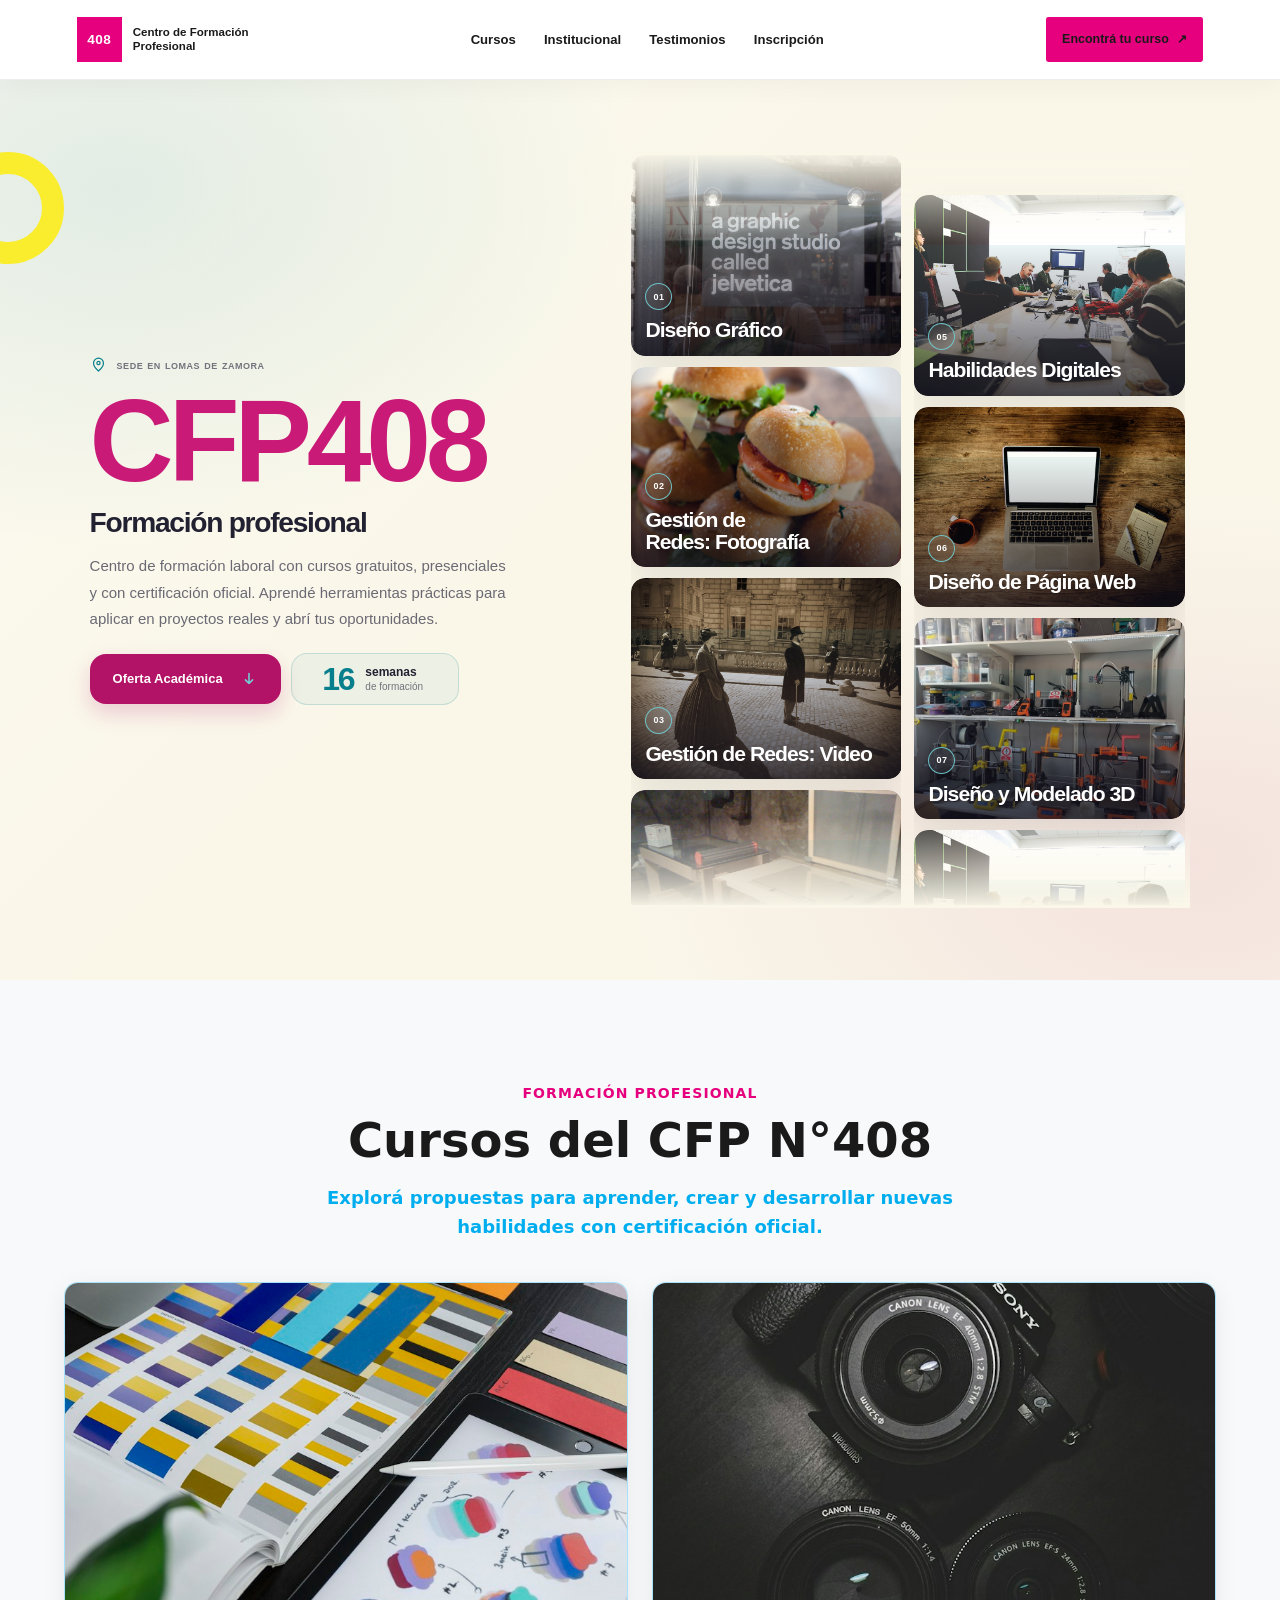
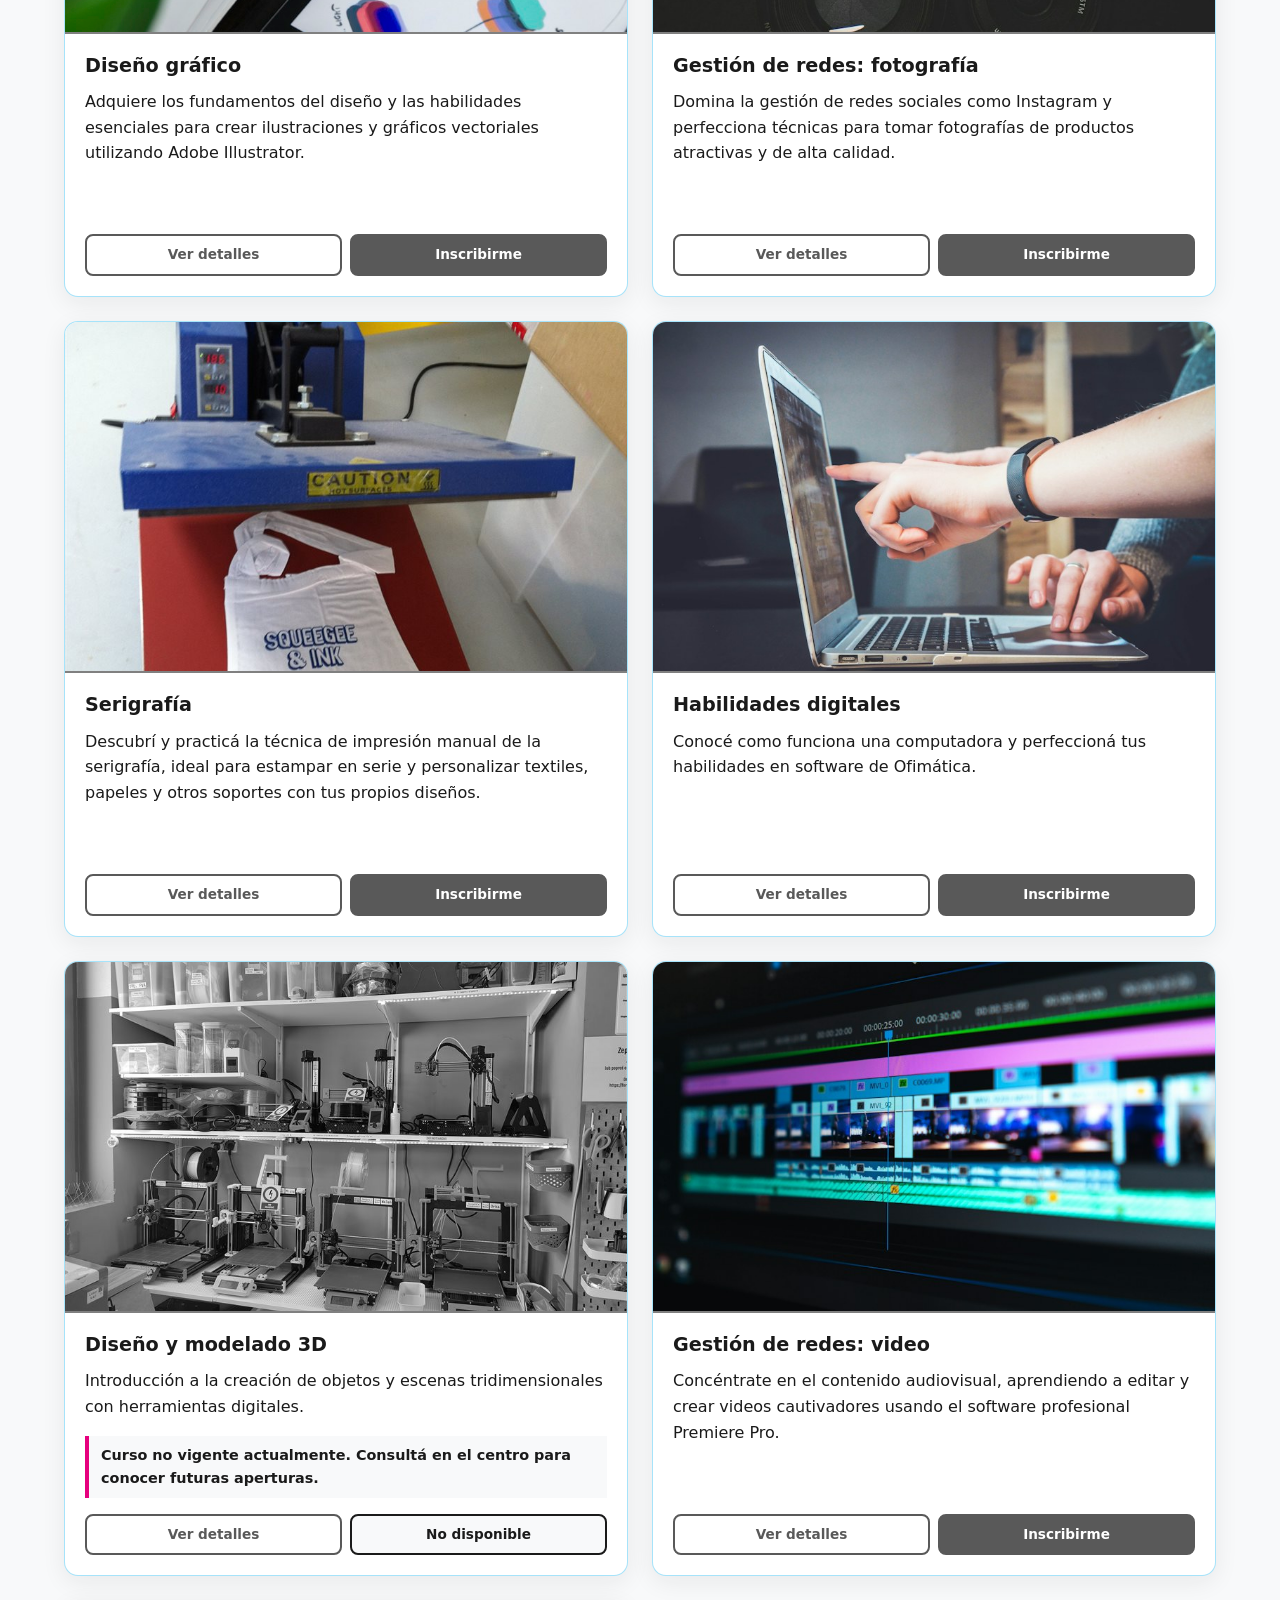
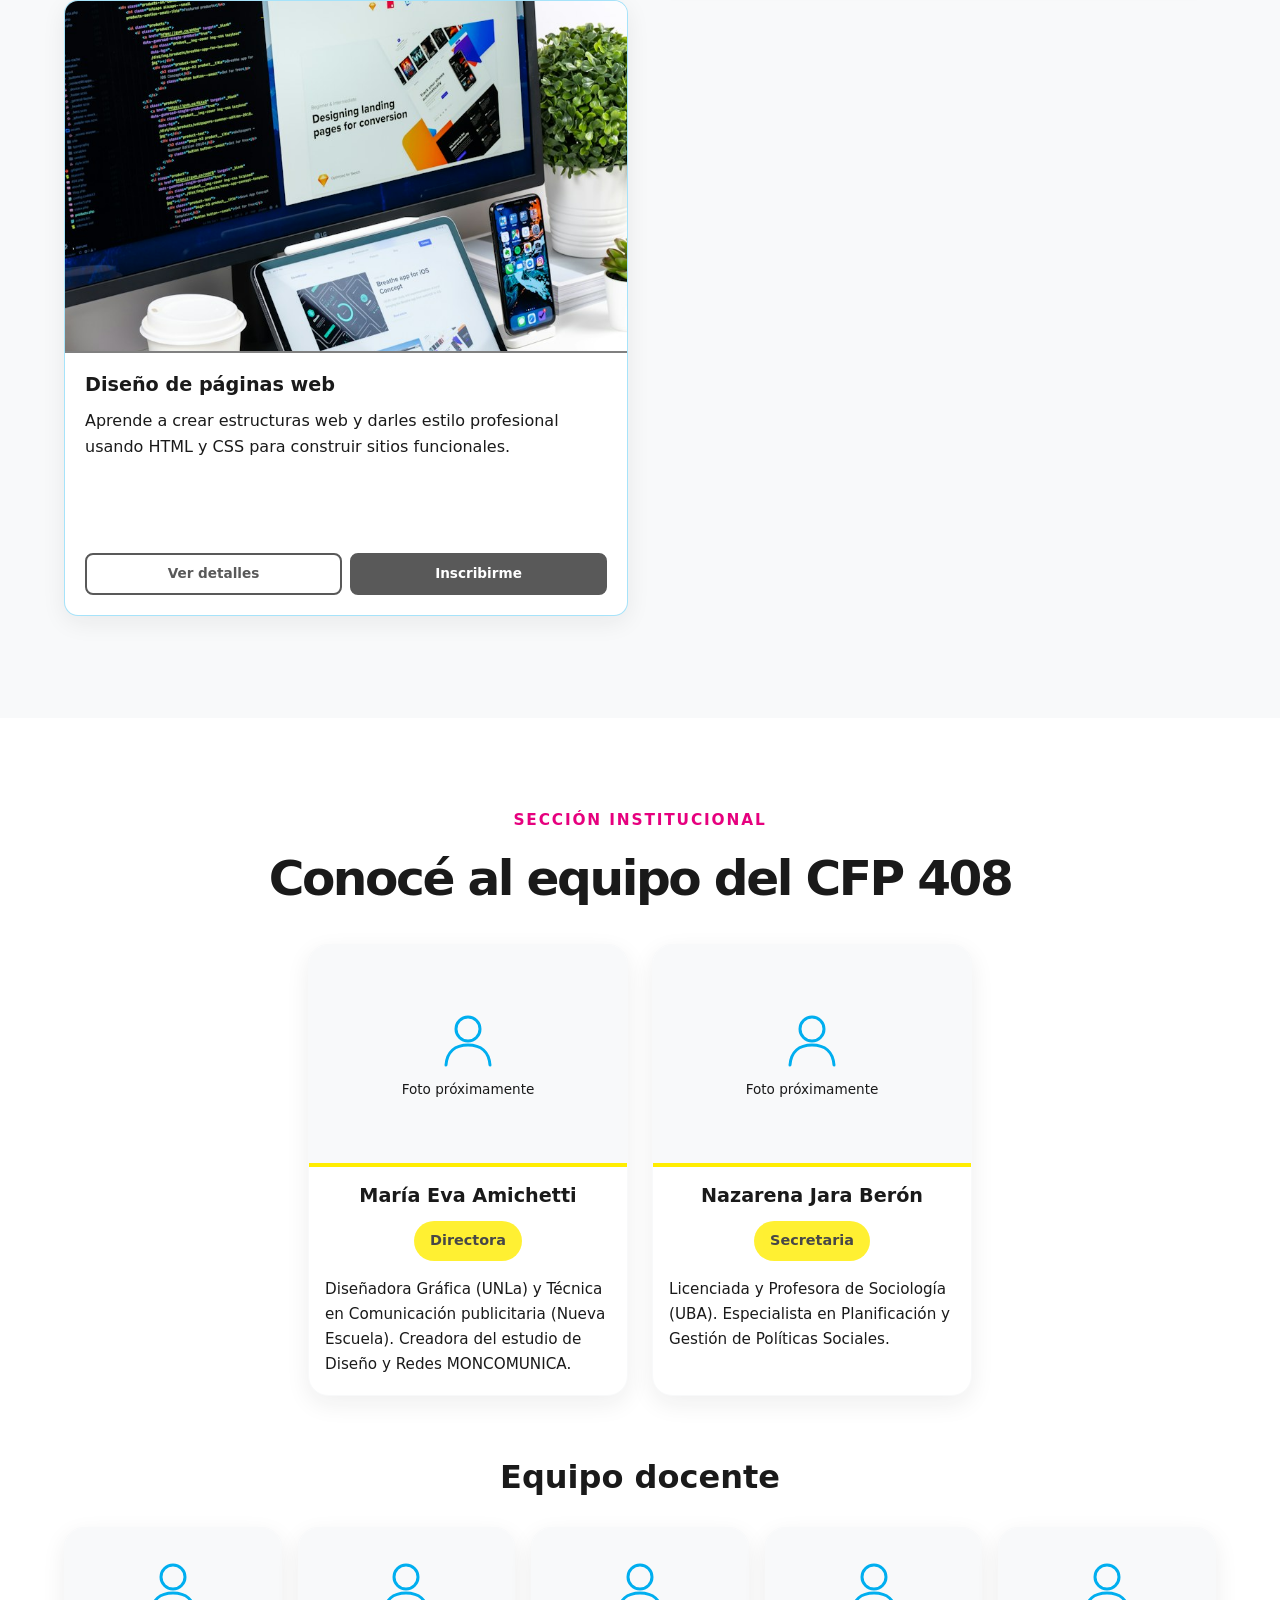
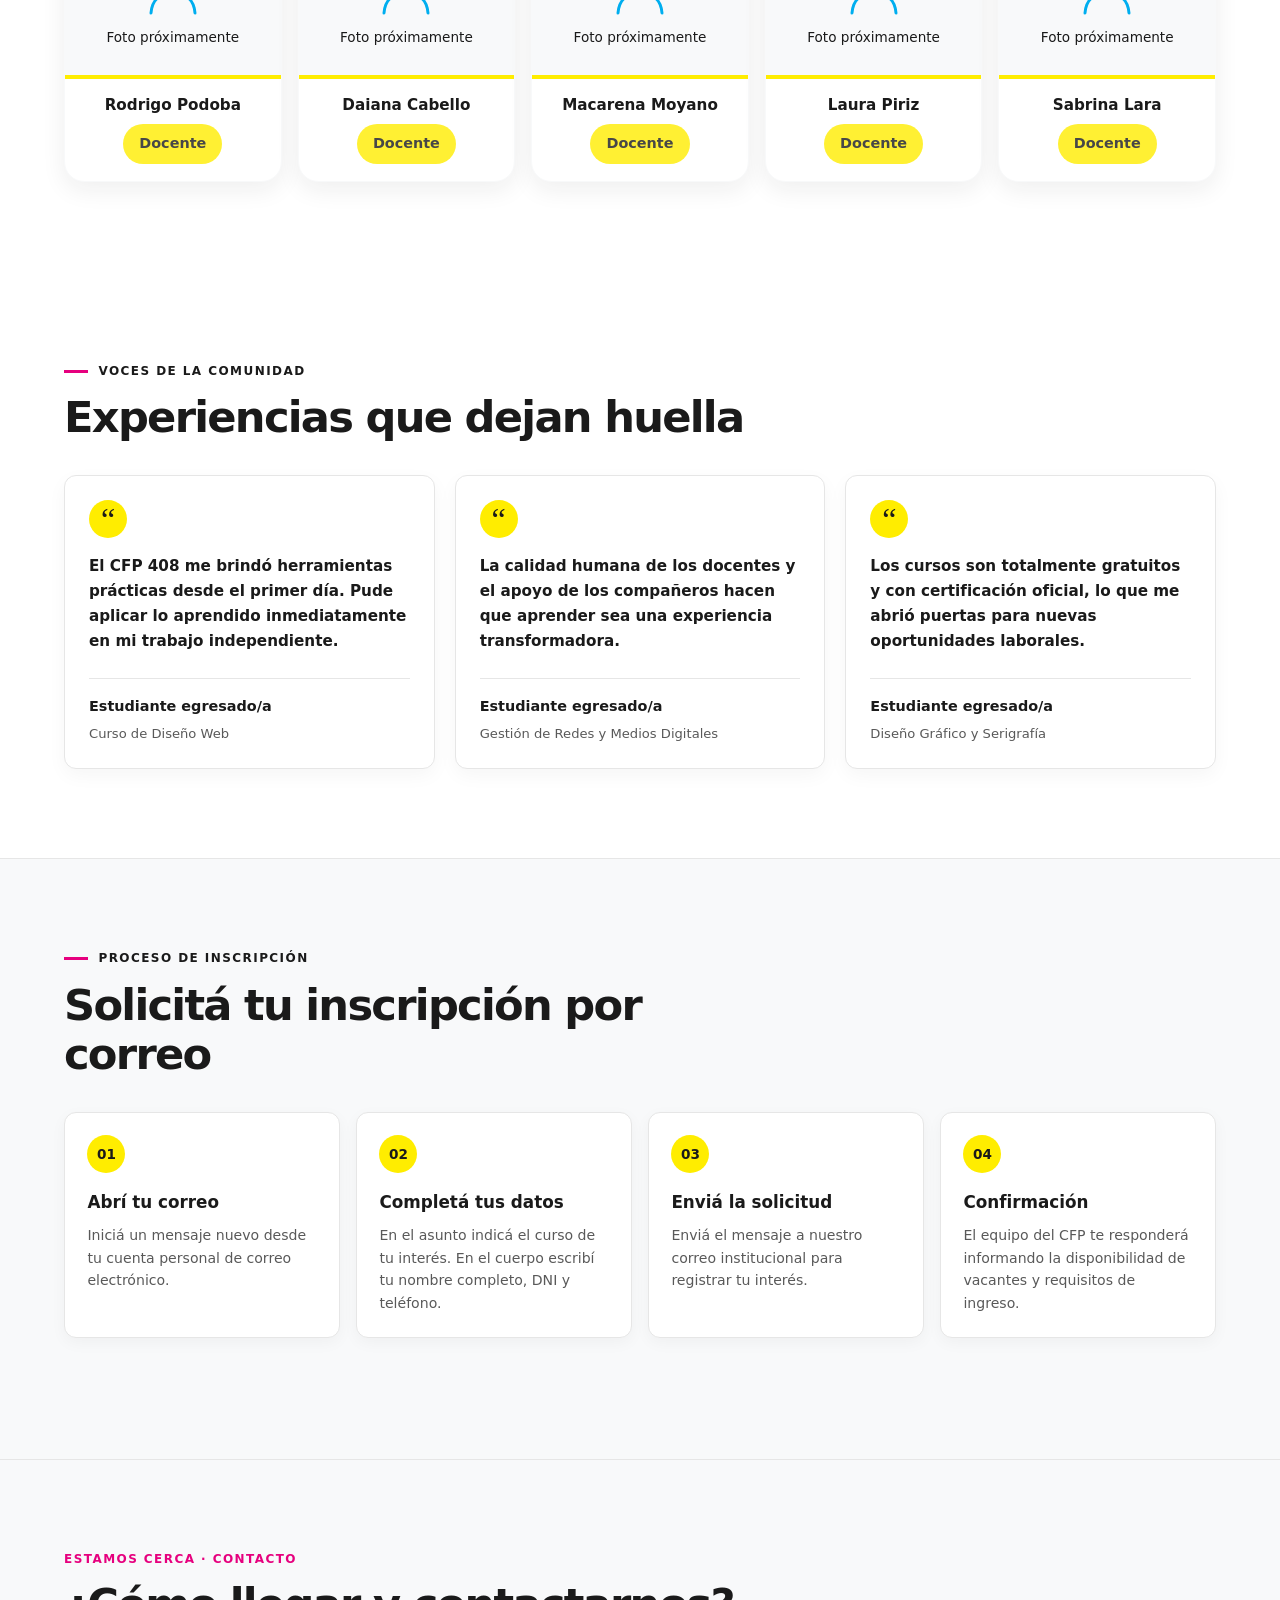
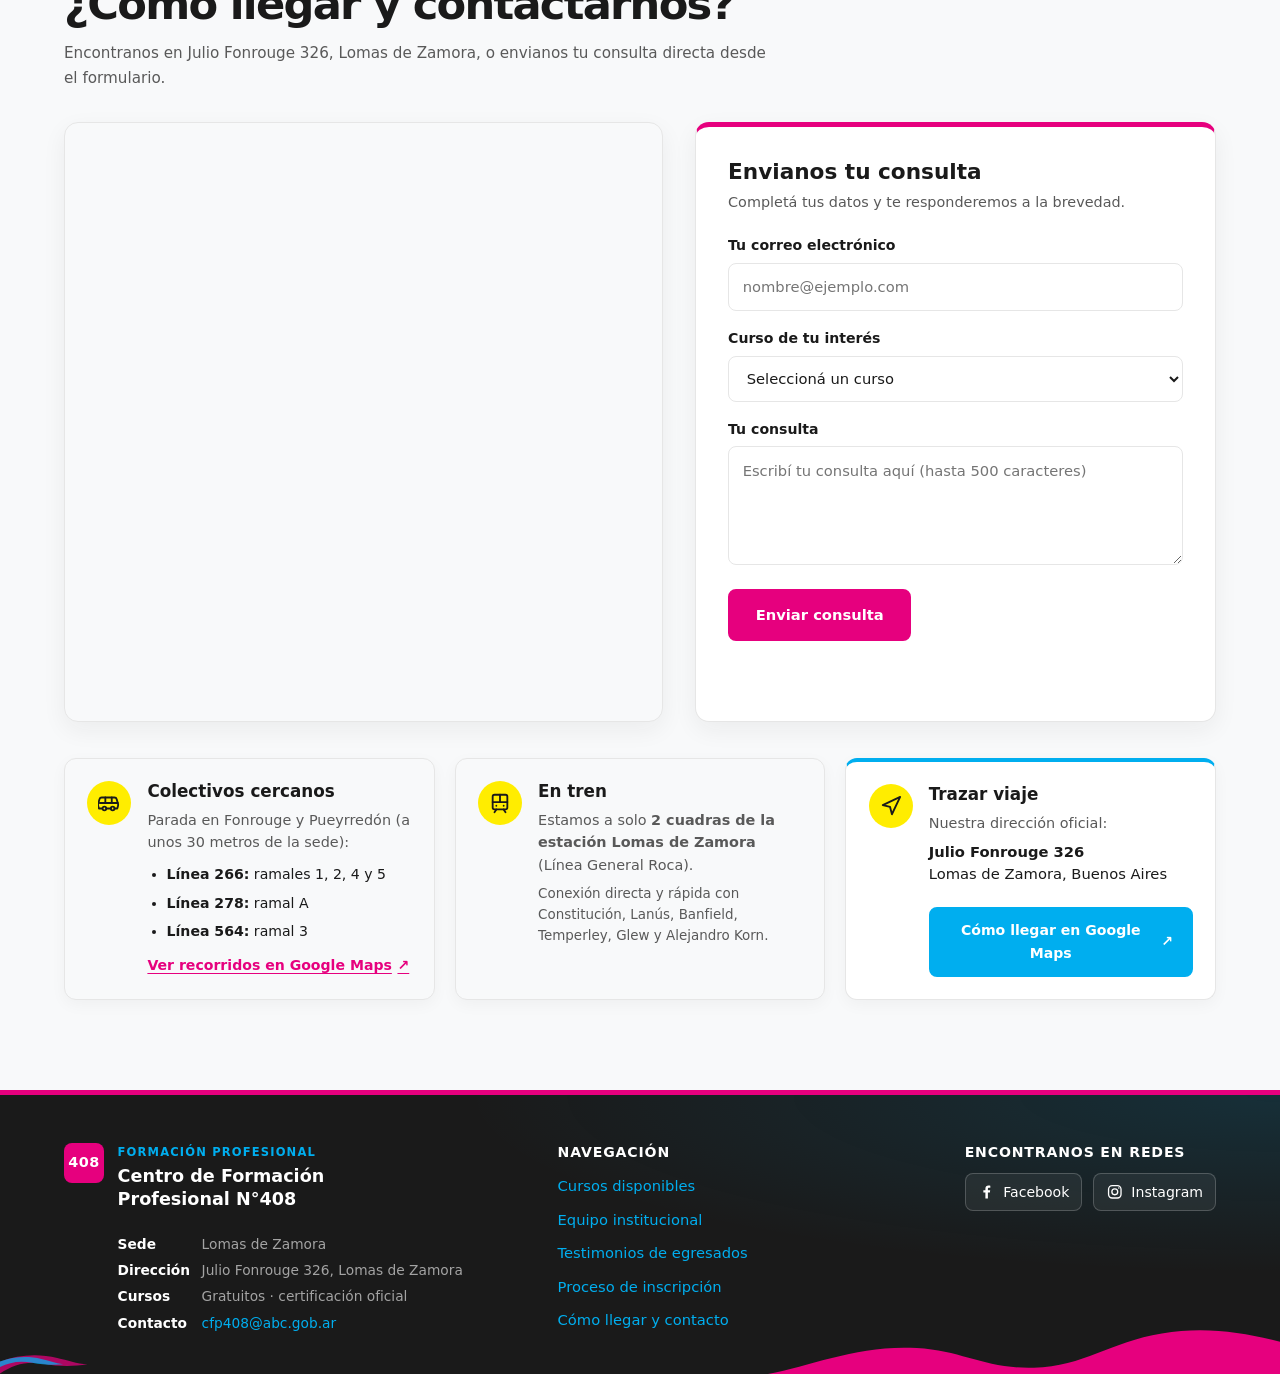
==== commit b50fb1ea: "fix: depurar textos innecesarios y pulir estructura visual de cursos, institucional e inscripcion" ====
--- a/index.html
+++ b/index.html
@@ -214,9 +214,6 @@
             <p class="courses__description">
               Explorá propuestas para aprender, crear y desarrollar nuevas habilidades con certificación oficial.
             </p>
-            <p class="courses__note">
-              Hacé clic en <strong>Ver detalles</strong> para conocer días, horarios y contenidos de cada curso.
-            </p>
           </header>
 
           <div class="courses__grid">
@@ -444,9 +441,6 @@
           <header class="institutional__header">
             <p class="institutional__eyebrow">Sección institucional</p>
             <h2 class="institutional__title" id="institutional-title">Conocé al equipo del CFP 408</h2>
-            <p class="institutional__intro">
-              Un equipo de trabajo comprometido con la formación profesional y el futuro de nuestra comunidad.
-            </p>
           </header>
 
           <!-- Equipo Directivo -->
@@ -501,10 +495,6 @@
                 <div class="institutional__card-content">
                   <h4 class="institutional__name">Rodrigo Podoba</h4>
                   <button class="institutional__role" type="button" disabled>Docente</button>
-                  <p class="institutional__course">
-                    <span class="institutional__course-label">Cursos</span>
-                    Diseño de página web y habilidades digitales
-                  </p>
                 </div>
               </article>
 
@@ -519,10 +509,6 @@
                 <div class="institutional__card-content">
                   <h4 class="institutional__name">Daiana Cabello</h4>
                   <button class="institutional__role" type="button" disabled>Docente</button>
-                  <p class="institutional__course">
-                    <span class="institutional__course-label">Curso</span>
-                    Gestión de Redes: Fotoproducto
-                  </p>
                 </div>
               </article>
 
@@ -537,10 +523,6 @@
                 <div class="institutional__card-content">
                   <h4 class="institutional__name">Macarena Moyano</h4>
                   <button class="institutional__role" type="button" disabled>Docente</button>
-                  <p class="institutional__course">
-                    <span class="institutional__course-label">Curso</span>
-                    Gestión de Redes: Video
-                  </p>
                 </div>
               </article>
 
@@ -555,10 +537,6 @@
                 <div class="institutional__card-content">
                   <h4 class="institutional__name">Laura Piriz</h4>
                   <button class="institutional__role" type="button" disabled>Docente</button>
-                  <p class="institutional__course">
-                    <span class="institutional__course-label">Curso</span>
-                    Diseño gráfico
-                  </p>
                 </div>
               </article>
 
@@ -573,10 +551,6 @@
                 <div class="institutional__card-content">
                   <h4 class="institutional__name">Sabrina Lara</h4>
                   <button class="institutional__role" type="button" disabled>Docente</button>
-                  <p class="institutional__course">
-                    <span class="institutional__course-label">Curso</span>
-                    Serigrafía
-                  </p>
                 </div>
               </article>
             </div>
@@ -594,9 +568,6 @@
               <p class="section-eyebrow">Voces de la comunidad</p>
               <h2 id="testimonials-title">Experiencias que dejan huella</h2>
             </div>
-            <p class="sample-note">
-              Espacio para testimonios reales de estudiantes y egresados de nuestros cursos.
-            </p>
           </div>
 
           <div class="testimonial-grid">
@@ -646,9 +617,6 @@
               <p class="section-eyebrow">Proceso de inscripción</p>
               <h2 id="enrollment-title">Solicitá tu inscripción por correo</h2>
             </div>
-            <p class="section-lead" data-registration-selection>
-              Elegí un curso arriba para autocompletar tu solicitud, o seguí los pasos detallados para contactarte con nosotros.
-            </p>
           </div>
 
           <ol class="steps-list">
@@ -681,24 +649,6 @@
               </div>
             </li>
           </ol>
-
-          <aside class="enrollment-cta" aria-label="Abrir borrador de inscripción">
-            <div>
-              <h3>¿Listo para enviar tu solicitud?</h3>
-              <p>
-                Podés abrir un borrador preconfigurado en Gmail con un solo clic. Completá tus datos personales antes de enviarlo.
-              </p>
-            </div>
-            <a
-              id="enrollment-email-link"
-              class="btn-primary"
-              href="https://mail.google.com/mail/?view=cm&amp;fs=1&amp;su=Inscripci%C3%B3n%20-%20CFP%20N%C2%B0408&amp;body=Hola%2C%0A%0AQuiero%20solicitar%20la%20inscripci%C3%B3n%20a%20un%20curso.%0A%0ANombre%20completo%3A%20%0ADNI%3A%20%0ATel%C3%A9fono%3A%20%0ACurso%3A%20"
-              target="_blank"
-              rel="noopener noreferrer"
-            >
-              Abrir borrador en Gmail
-            </a>
-          </aside>
         </div>
       </section>
 
@@ -774,9 +724,6 @@
 
                 <div class="contact-form__submit">
                   <button class="contact-form__button" type="submit">Enviar consulta</button>
-                  <p class="contact-form__note">
-                    Se abrirá un borrador en Gmail con los datos listos para enviar.
-                  </p>
                 </div>
 
                 <p id="contact-status" class="contact-form__status" role="status" aria-live="polite"></p>
--- a/css/cursos.css
+++ b/css/cursos.css
@@ -132,7 +132,6 @@
 
 .course-card:hover,
 .course-card:focus-within {
-  border-color: var(--color-primary);
   transform: translateY(-0.2rem);
   box-shadow: 0 0.75rem 2rem rgb(26 26 26 / 12%);
 }
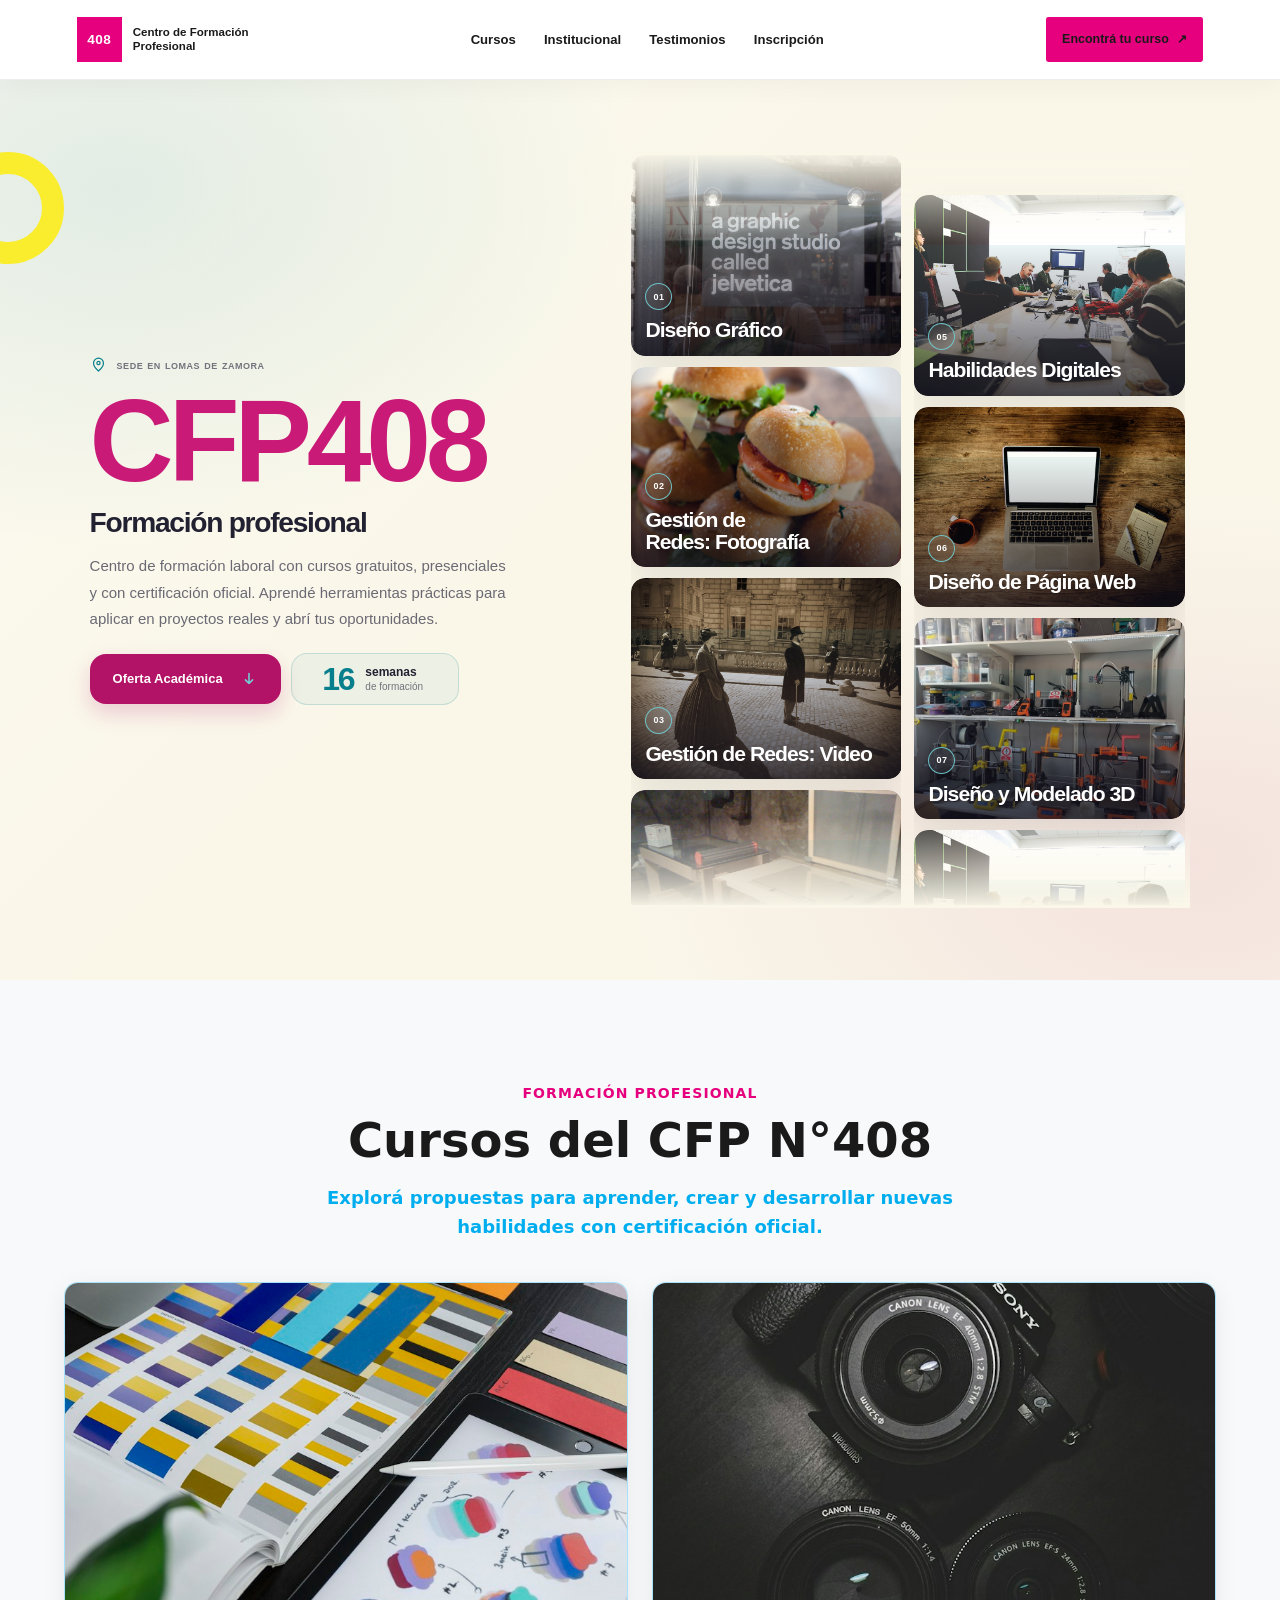
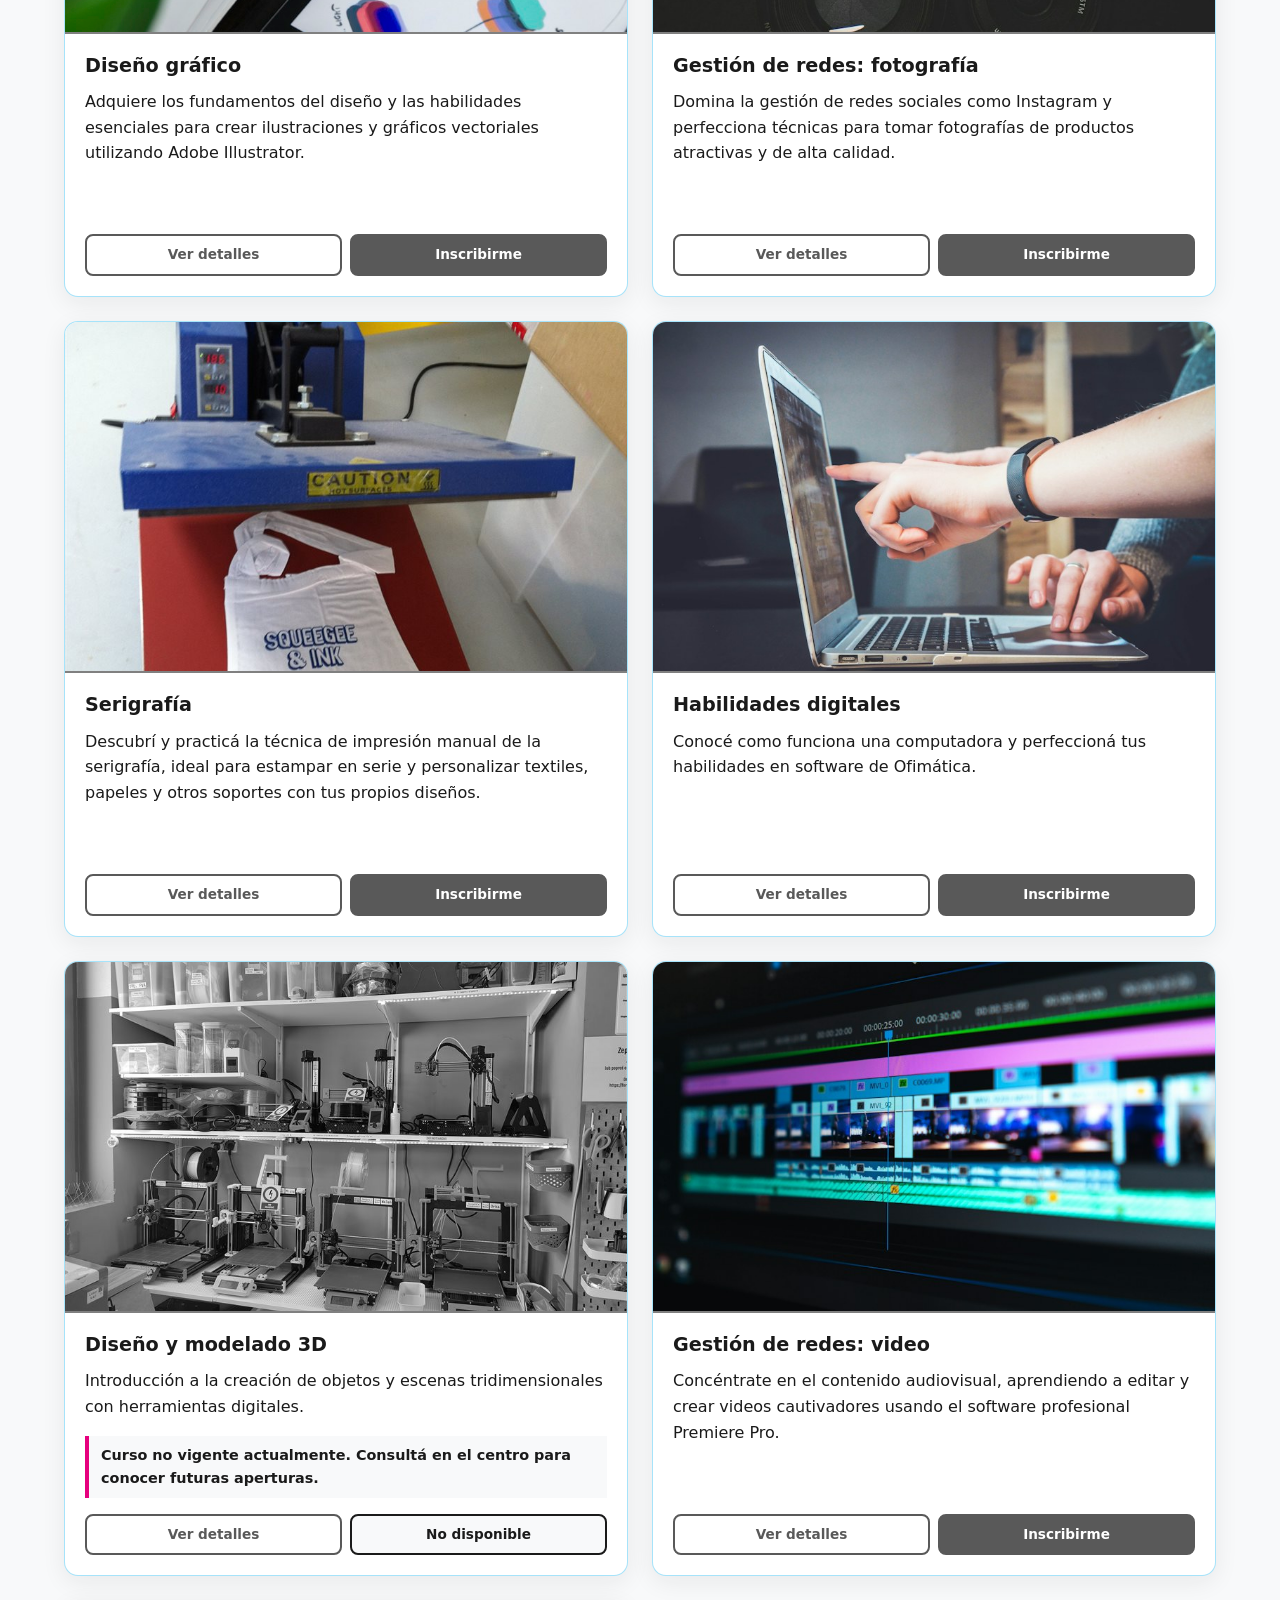
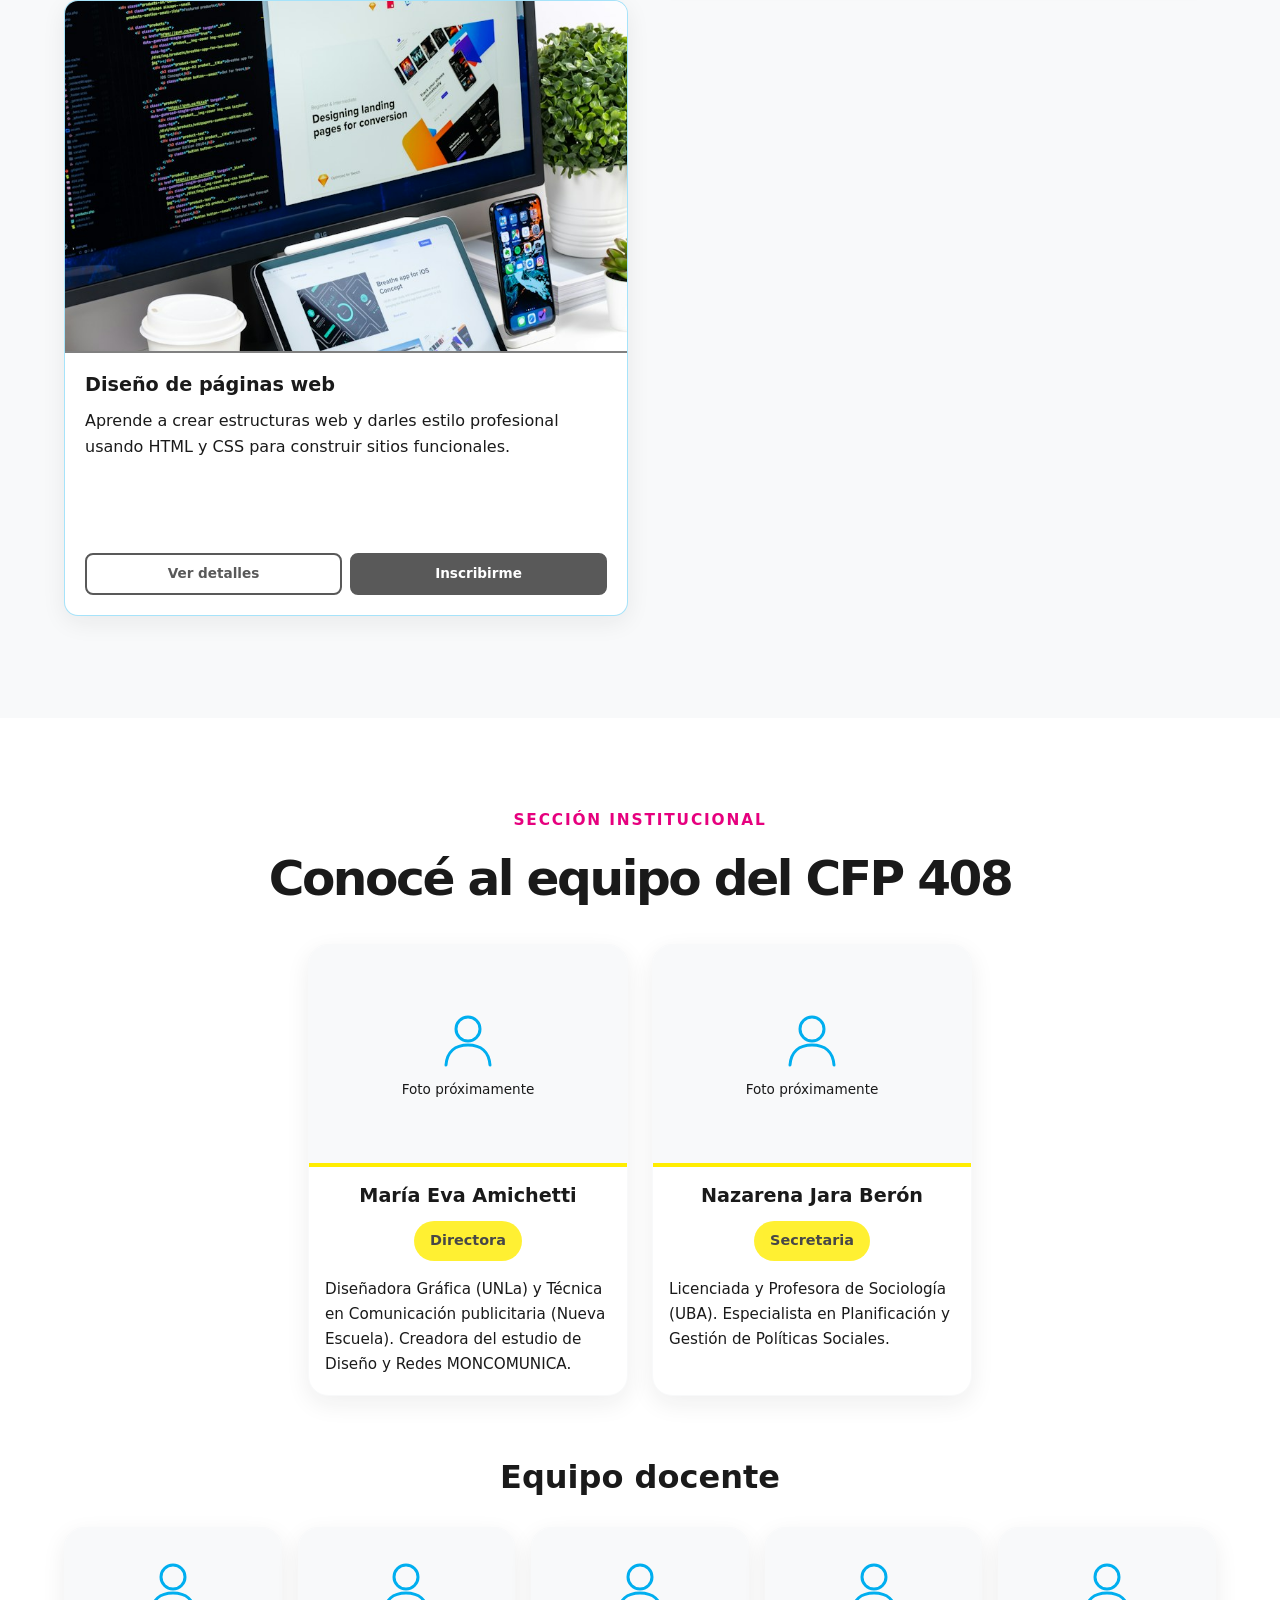
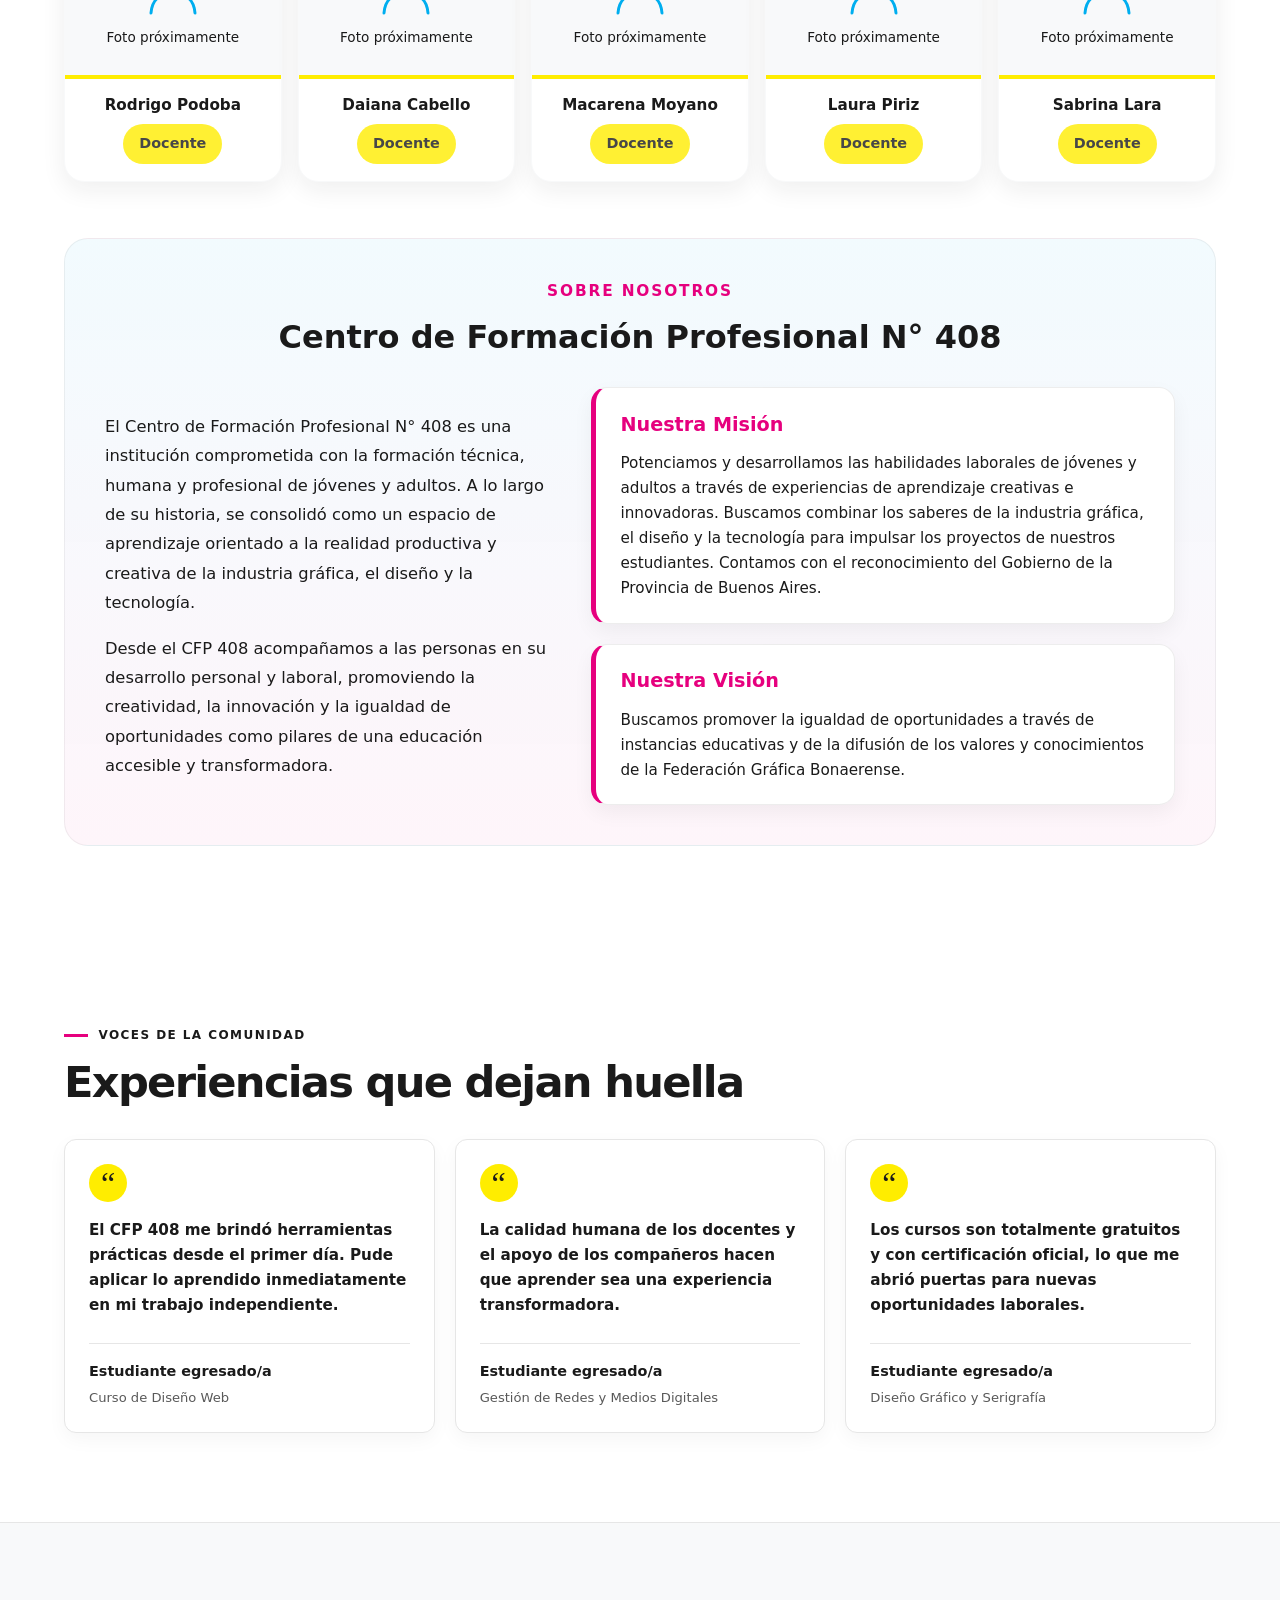
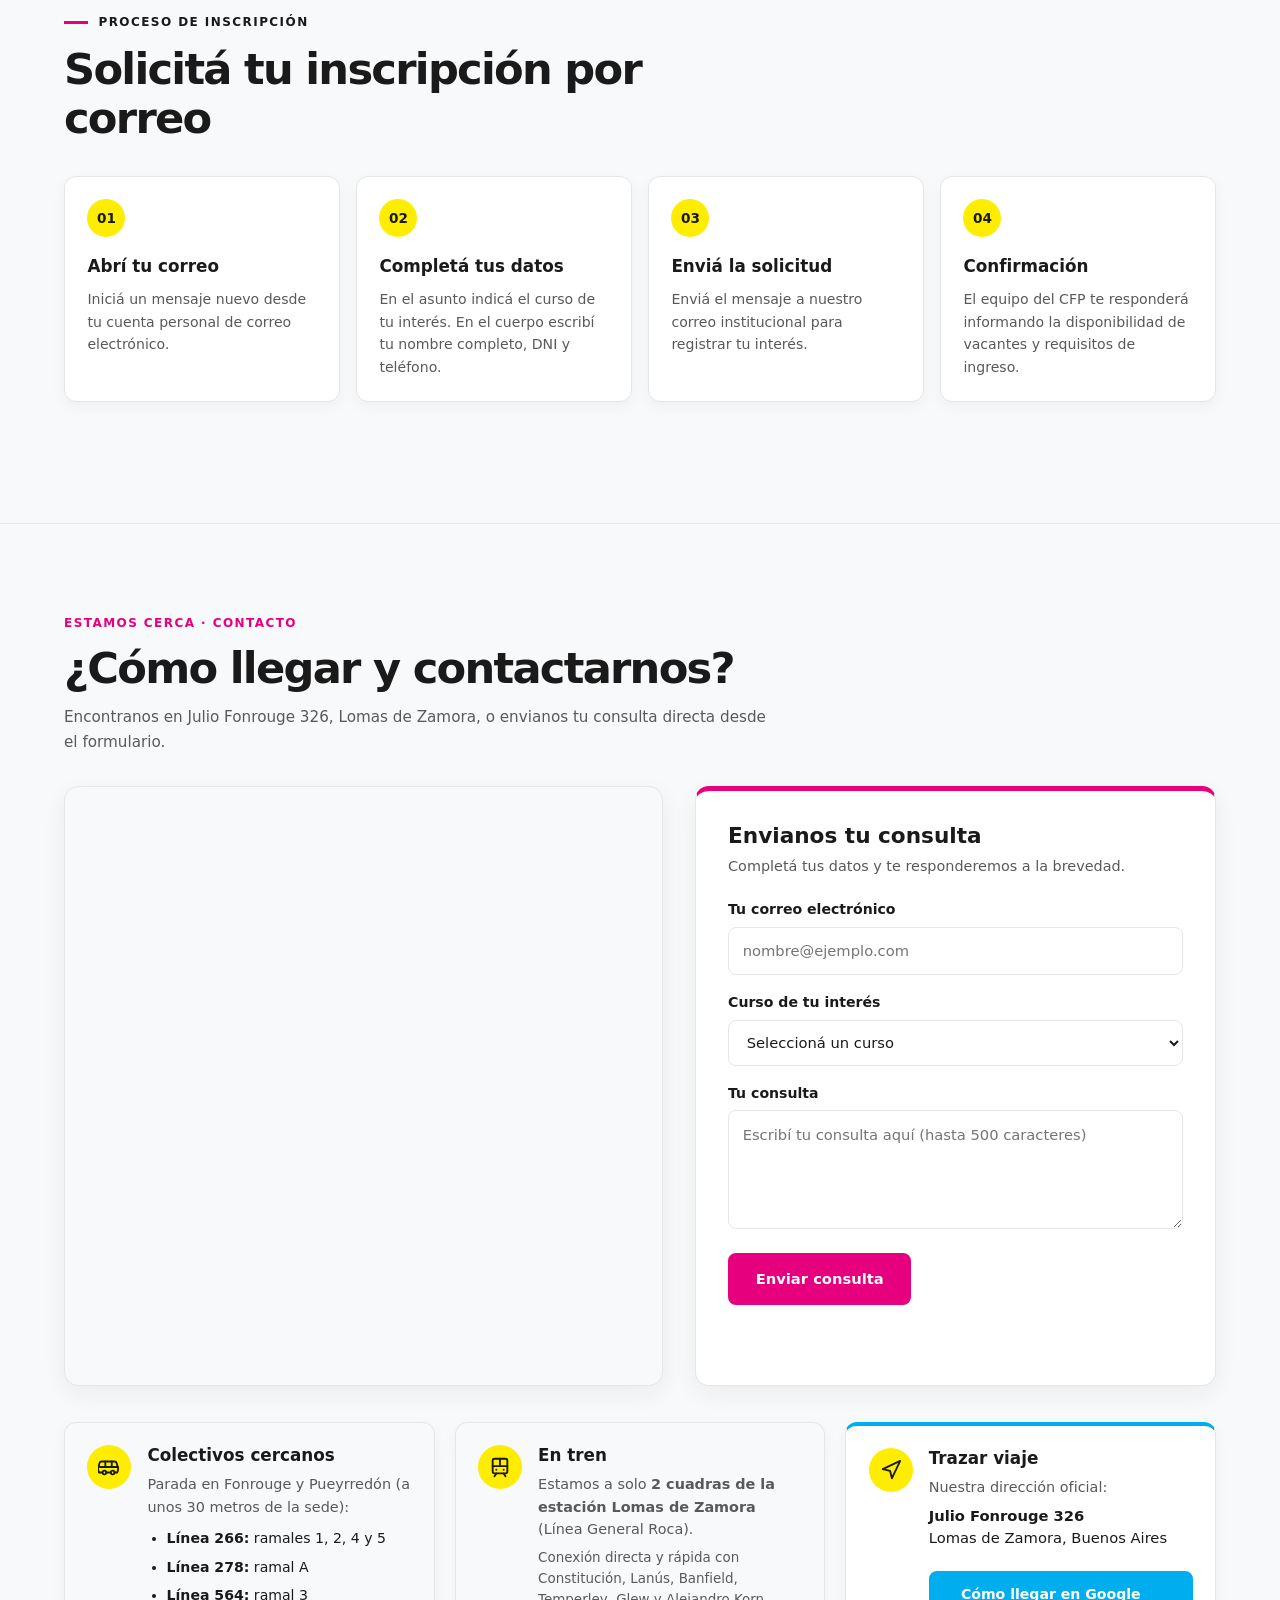
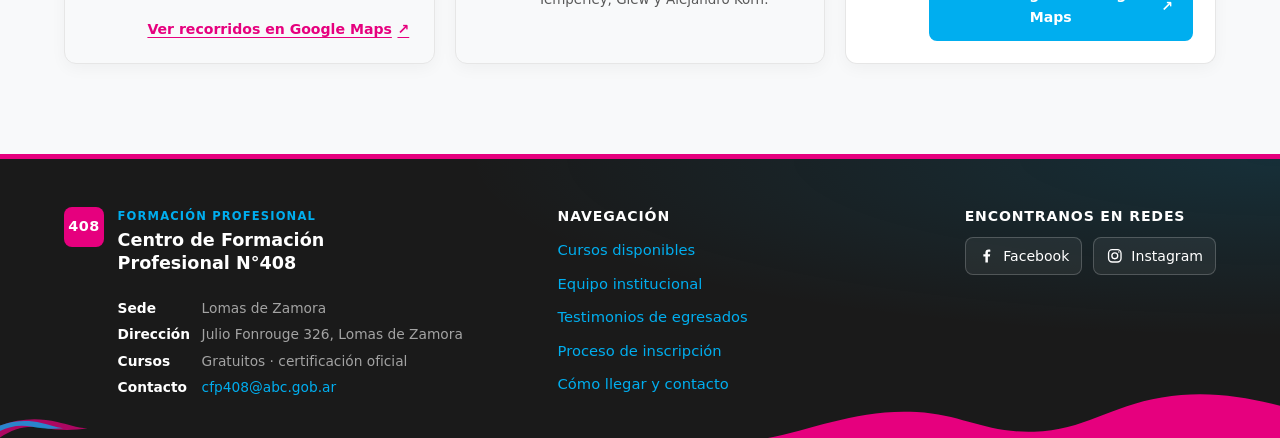
==== commit 2c14eb90: "feat: integrar seccion sobre nosotros, mision y vision de la rama mision-y-vision" ====
--- a/index.html
+++ b/index.html
@@ -553,6 +553,50 @@
                   <button class="institutional__role" type="button" disabled>Docente</button>
                 </div>
               </article>
+            </div>
+          </section>
+
+          <!-- Sobre Nosotros / Misión y Visión -->
+          <section class="institutional__about" aria-labelledby="institutional-about-title">
+            <div class="institutional__about-header">
+              <p class="institutional__eyebrow">Sobre nosotros</p>
+              <h3 class="institutional__group-title" id="institutional-about-title">Centro de Formación Profesional N° 408</h3>
+            </div>
+
+            <div class="institutional__about-grid">
+              <div class="institutional__about-copy">
+                <p>
+                  El Centro de Formación Profesional N° 408 es una institución comprometida con la formación
+                  técnica, humana y profesional de jóvenes y adultos. A lo largo de su historia, se consolidó como
+                  un espacio de aprendizaje orientado a la realidad productiva y creativa de la industria gráfica,
+                  el diseño y la tecnología.
+                </p>
+                <p>
+                  Desde el CFP 408 acompañamos a las personas en su desarrollo personal y laboral, promoviendo la
+                  creatividad, la innovación y la igualdad de oportunidades como pilares de una educación accesible y
+                  transformadora.
+                </p>
+              </div>
+
+              <div class="institutional__about-panels">
+                <article class="institutional__about-card">
+                  <h4>Nuestra Misión</h4>
+                  <p>
+                    Potenciamos y desarrollamos las habilidades laborales de jóvenes y adultos a través de experiencias
+                    de aprendizaje creativas e innovadoras. Buscamos combinar los saberes de la industria gráfica, el
+                    diseño y la tecnología para impulsar los proyectos de nuestros estudiantes. Contamos con el
+                    reconocimiento del Gobierno de la Provincia de Buenos Aires.
+                  </p>
+                </article>
+
+                <article class="institutional__about-card">
+                  <h4>Nuestra Visión</h4>
+                  <p>
+                    Buscamos promover la igualdad de oportunidades a través de instancias educativas y de la difusión
+                    de los valores y conocimientos de la Federación Gráfica Bonaerense.
+                  </p>
+                </article>
+              </div>
             </div>
           </section>
         </div>
--- a/css/institucional.css
+++ b/css/institucional.css
@@ -63,6 +63,83 @@
 
 .institutional__faculty-section {
   margin-top: 3.5rem;
+}
+
+/* ==========================================================================
+   CFP N°408 — Sección Sobre Nosotros / Misión y Visión
+   ========================================================================== */
+
+.institutional__about {
+  background: linear-gradient(180deg, rgba(0, 174, 239, 0.05), rgba(230, 0, 126, 0.04));
+  border: 1px solid rgba(26, 26, 26, 0.06);
+  border-radius: 1.5rem;
+  margin-top: 3.5rem;
+  padding: clamp(1.5rem, 4vw, 2.5rem);
+}
+
+.institutional__about-header {
+  margin-bottom: 1.5rem;
+  text-align: center;
+}
+
+.institutional__about-header .institutional__eyebrow {
+  margin-bottom: 0.5rem;
+}
+
+.institutional__about-grid {
+  display: grid;
+  gap: 1.75rem;
+  grid-template-columns: 1.1fr 1.4fr;
+  align-items: stretch;
+}
+
+.institutional__about-copy {
+  align-self: center;
+  color: var(--color-text, #1A1A1A);
+  font-size: 1.02rem;
+  line-height: 1.8;
+}
+
+.institutional__about-copy p {
+  margin: 0 0 1rem;
+}
+
+.institutional__about-copy p:last-child {
+  margin-bottom: 0;
+}
+
+.institutional__about-panels {
+  display: grid;
+  gap: 1.25rem;
+}
+
+.institutional__about-card {
+  background: rgba(255, 255, 255, 0.95);
+  border: 1px solid rgba(26, 26, 26, 0.08);
+  border-left: 0.35rem solid var(--color-primary);
+  border-radius: 1rem;
+  box-shadow: 0 0.5rem 1.25rem rgba(26, 26, 26, 0.05);
+  padding: 1.35rem 1.5rem;
+  transition: transform 180ms ease, box-shadow 180ms ease;
+}
+
+.institutional__about-card:hover {
+  transform: translateY(-2px);
+  box-shadow: 0 0.75rem 1.5rem rgba(26, 26, 26, 0.08);
+}
+
+.institutional__about-card h4 {
+  color: var(--color-primary, #E6007E);
+  font-size: 1.2rem;
+  font-weight: 750;
+  margin: 0 0 0.65rem;
+}
+
+.institutional__about-card p {
+  color: var(--color-text);
+  font-size: 0.95rem;
+  line-height: 1.65;
+  margin: 0;
 }
 
 .institutional__team {
@@ -237,12 +314,20 @@
   .institutional__faculty {
     grid-template-columns: repeat(2, minmax(0, 1fr));
   }
+
+  .institutional__about-grid {
+    grid-template-columns: 1fr;
+  }
 }
 
 @media (max-width: 37.5rem) {
   .institutional {
     padding-left: 1rem;
     padding-right: 1rem;
+  }
+
+  .institutional__about {
+    padding: 1.25rem 1rem;
   }
 
   .institutional__header {
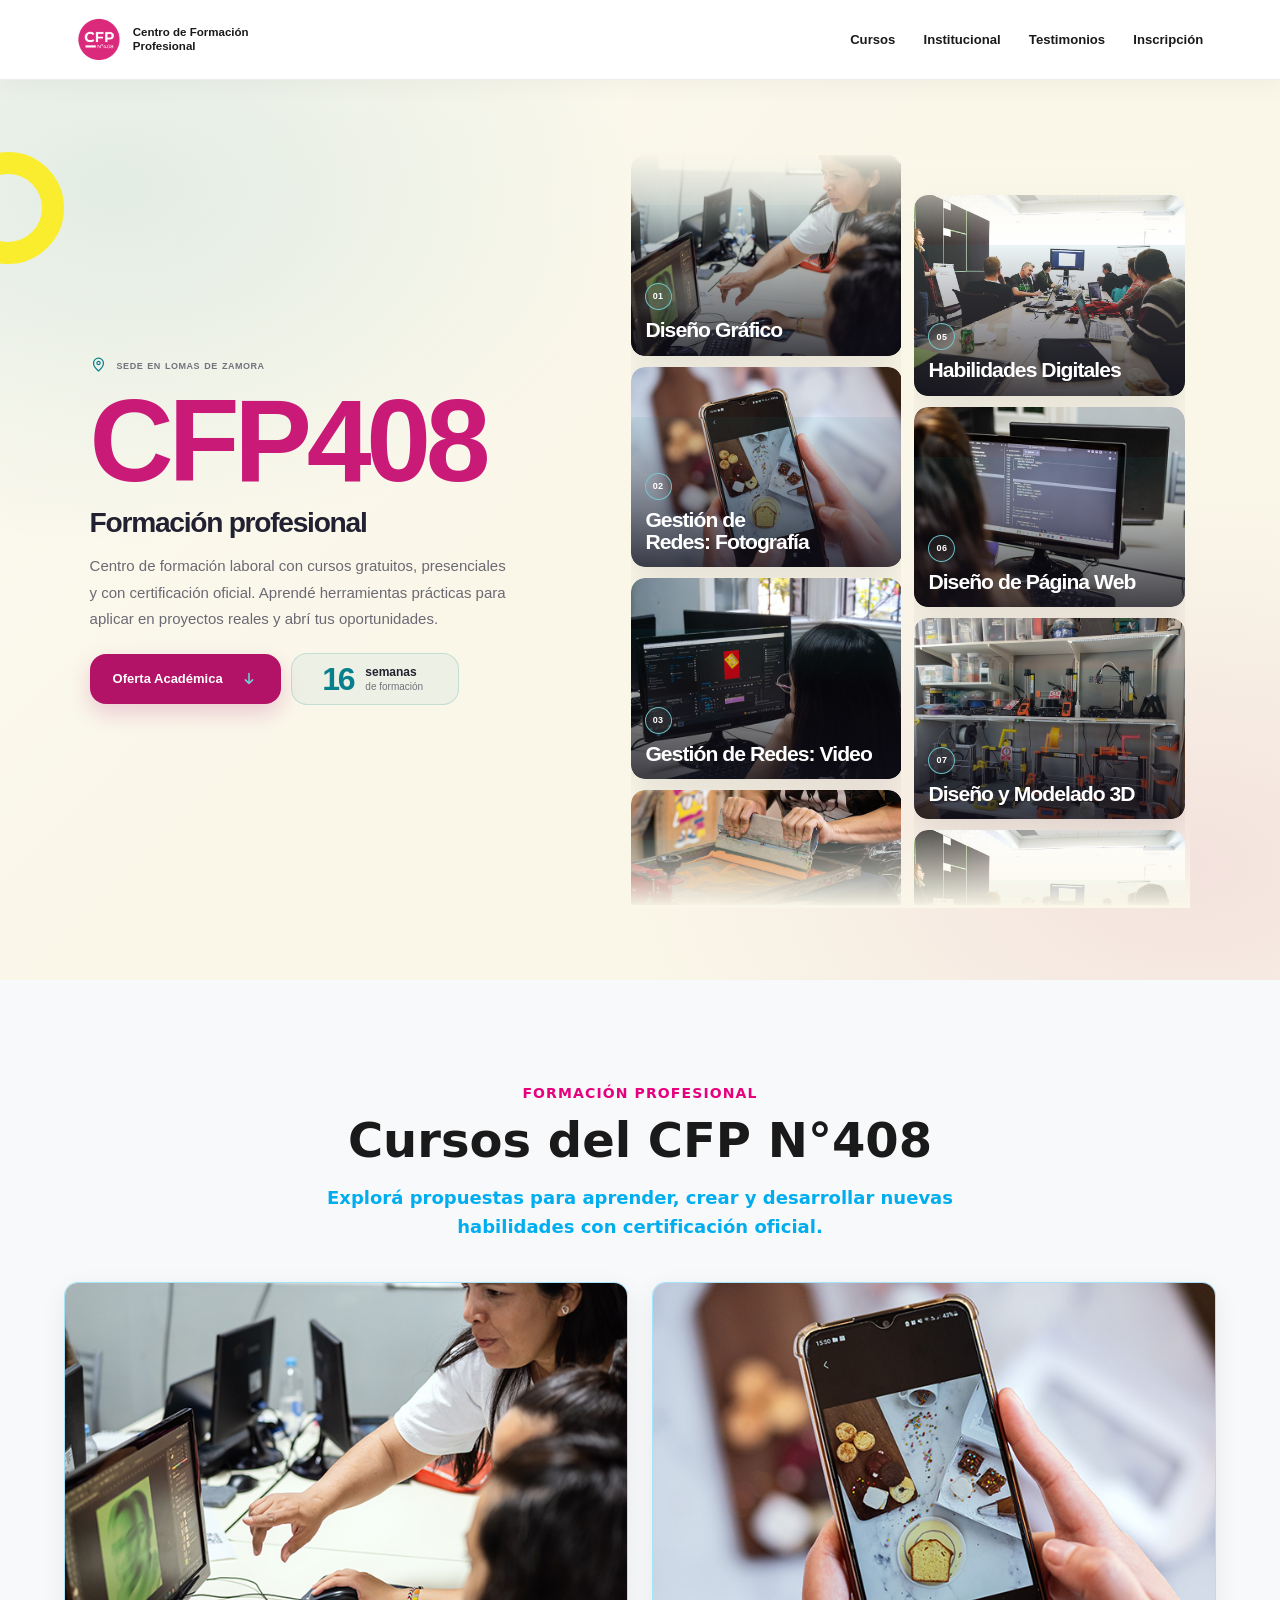
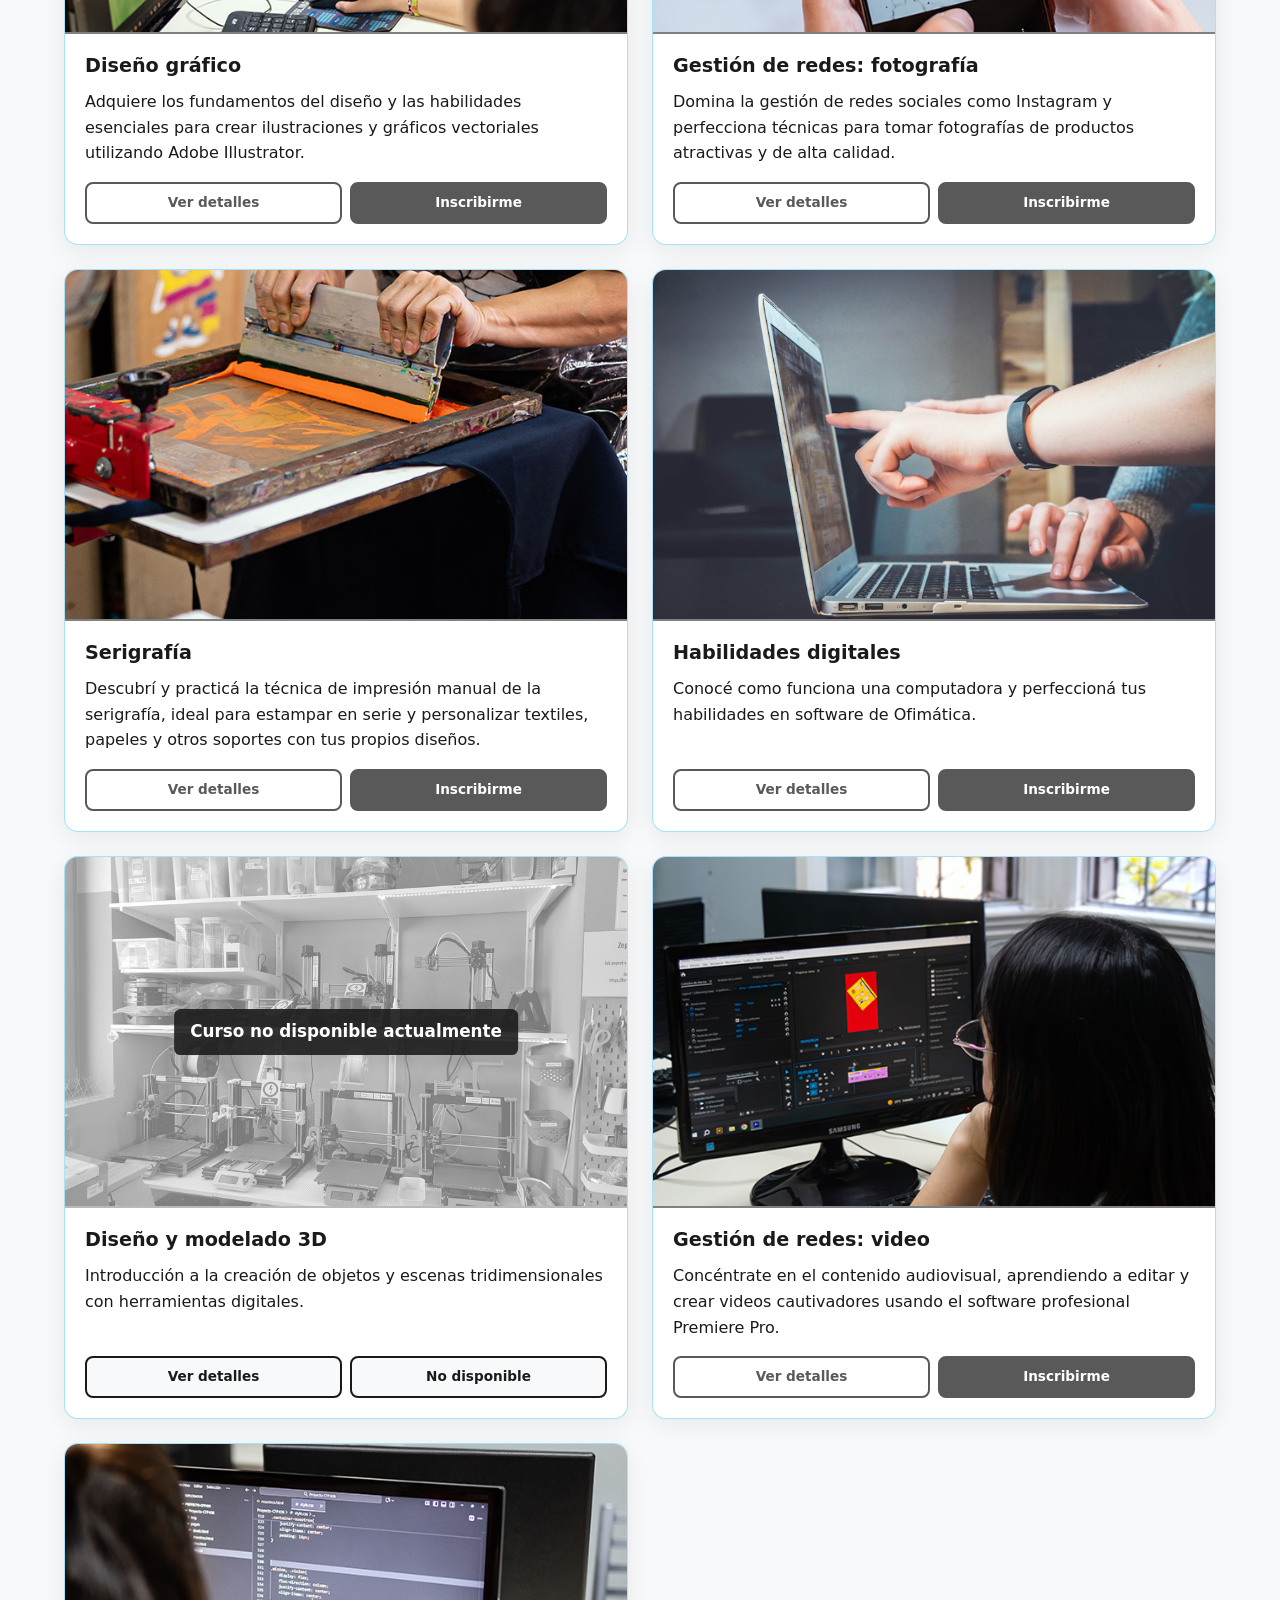
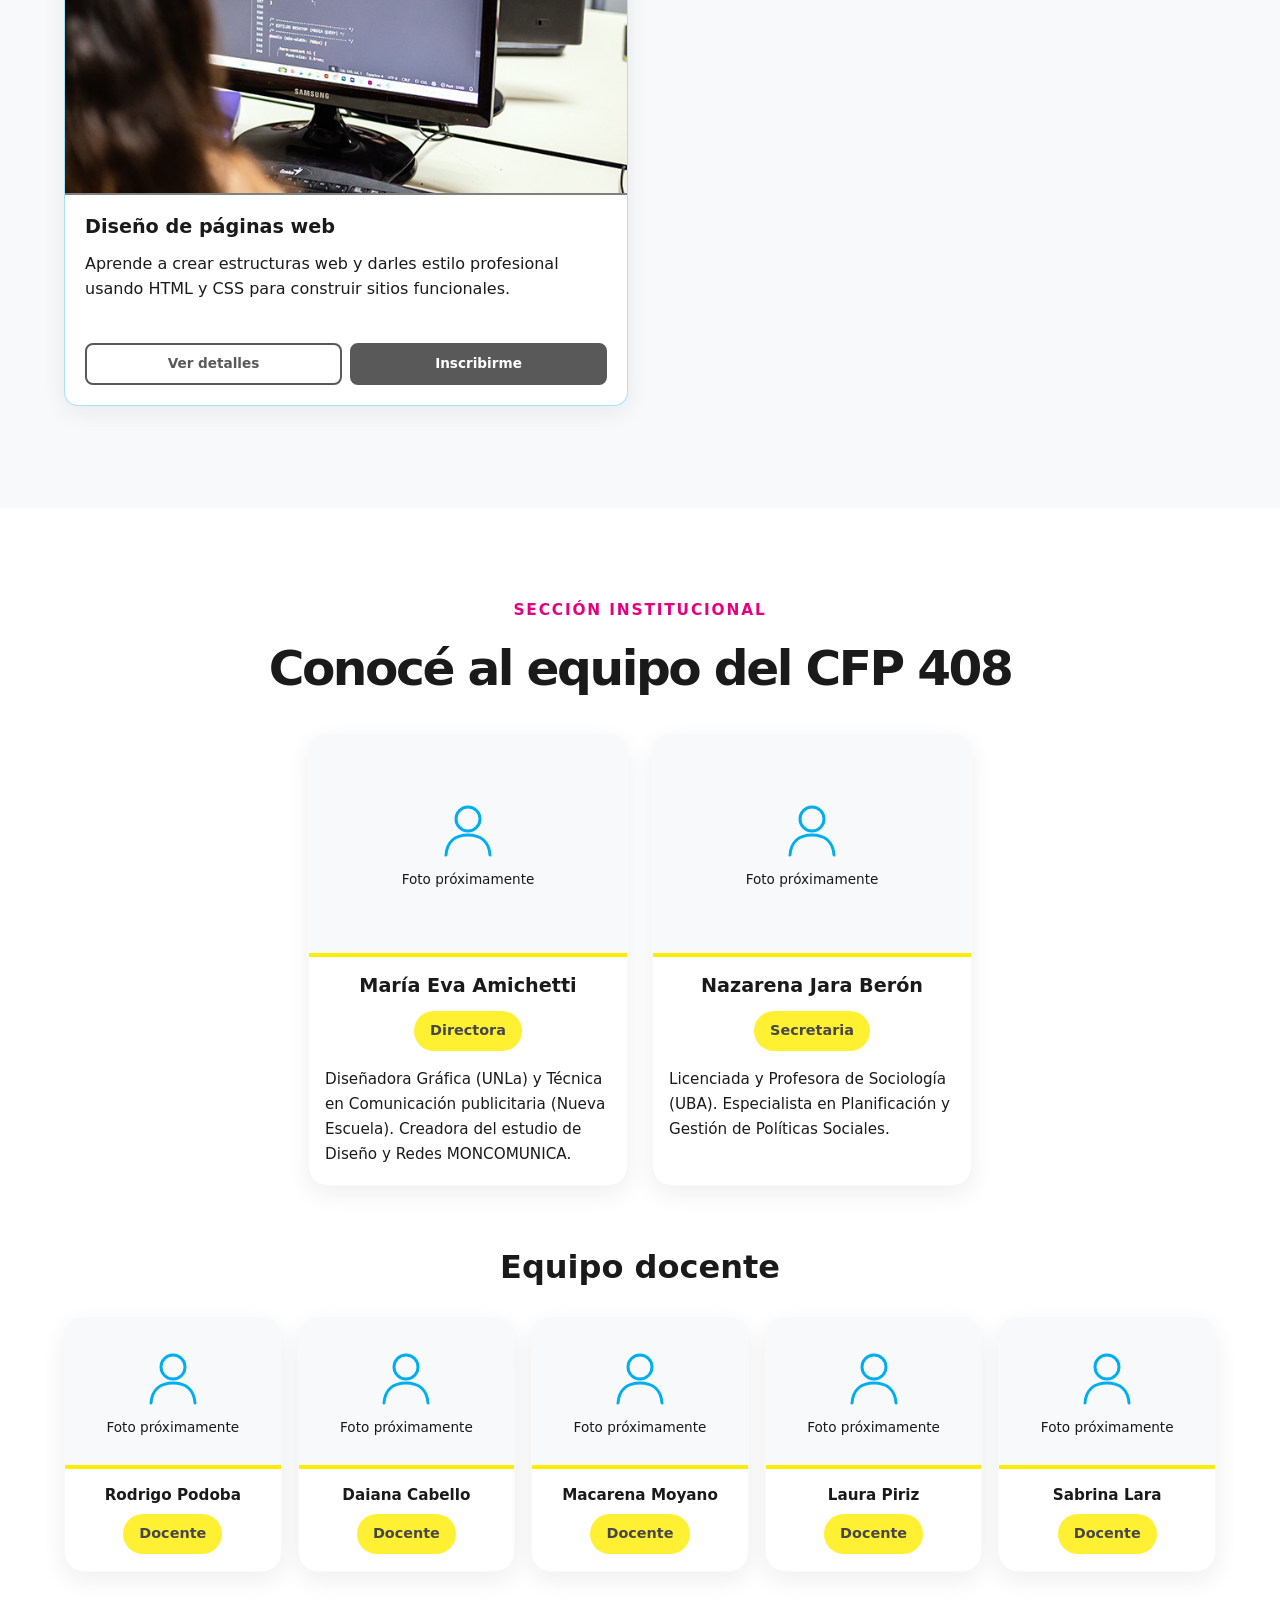
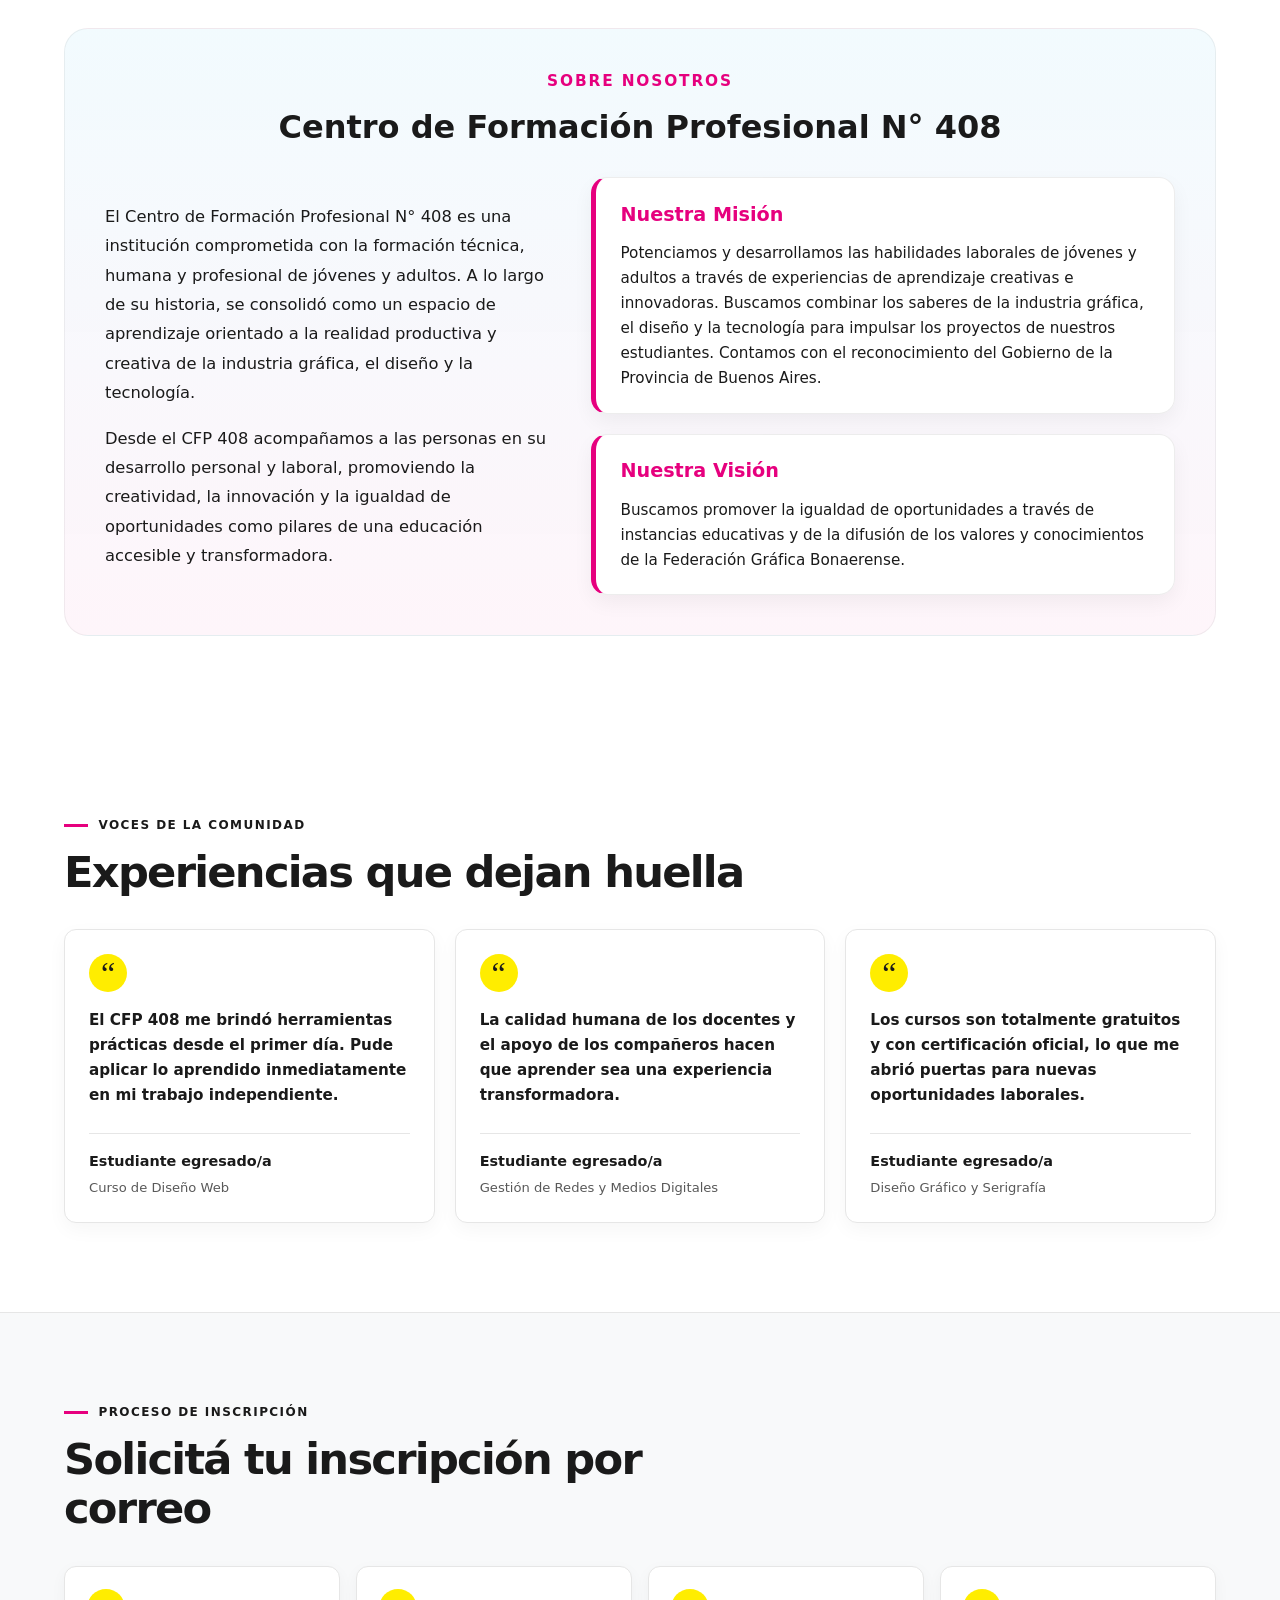
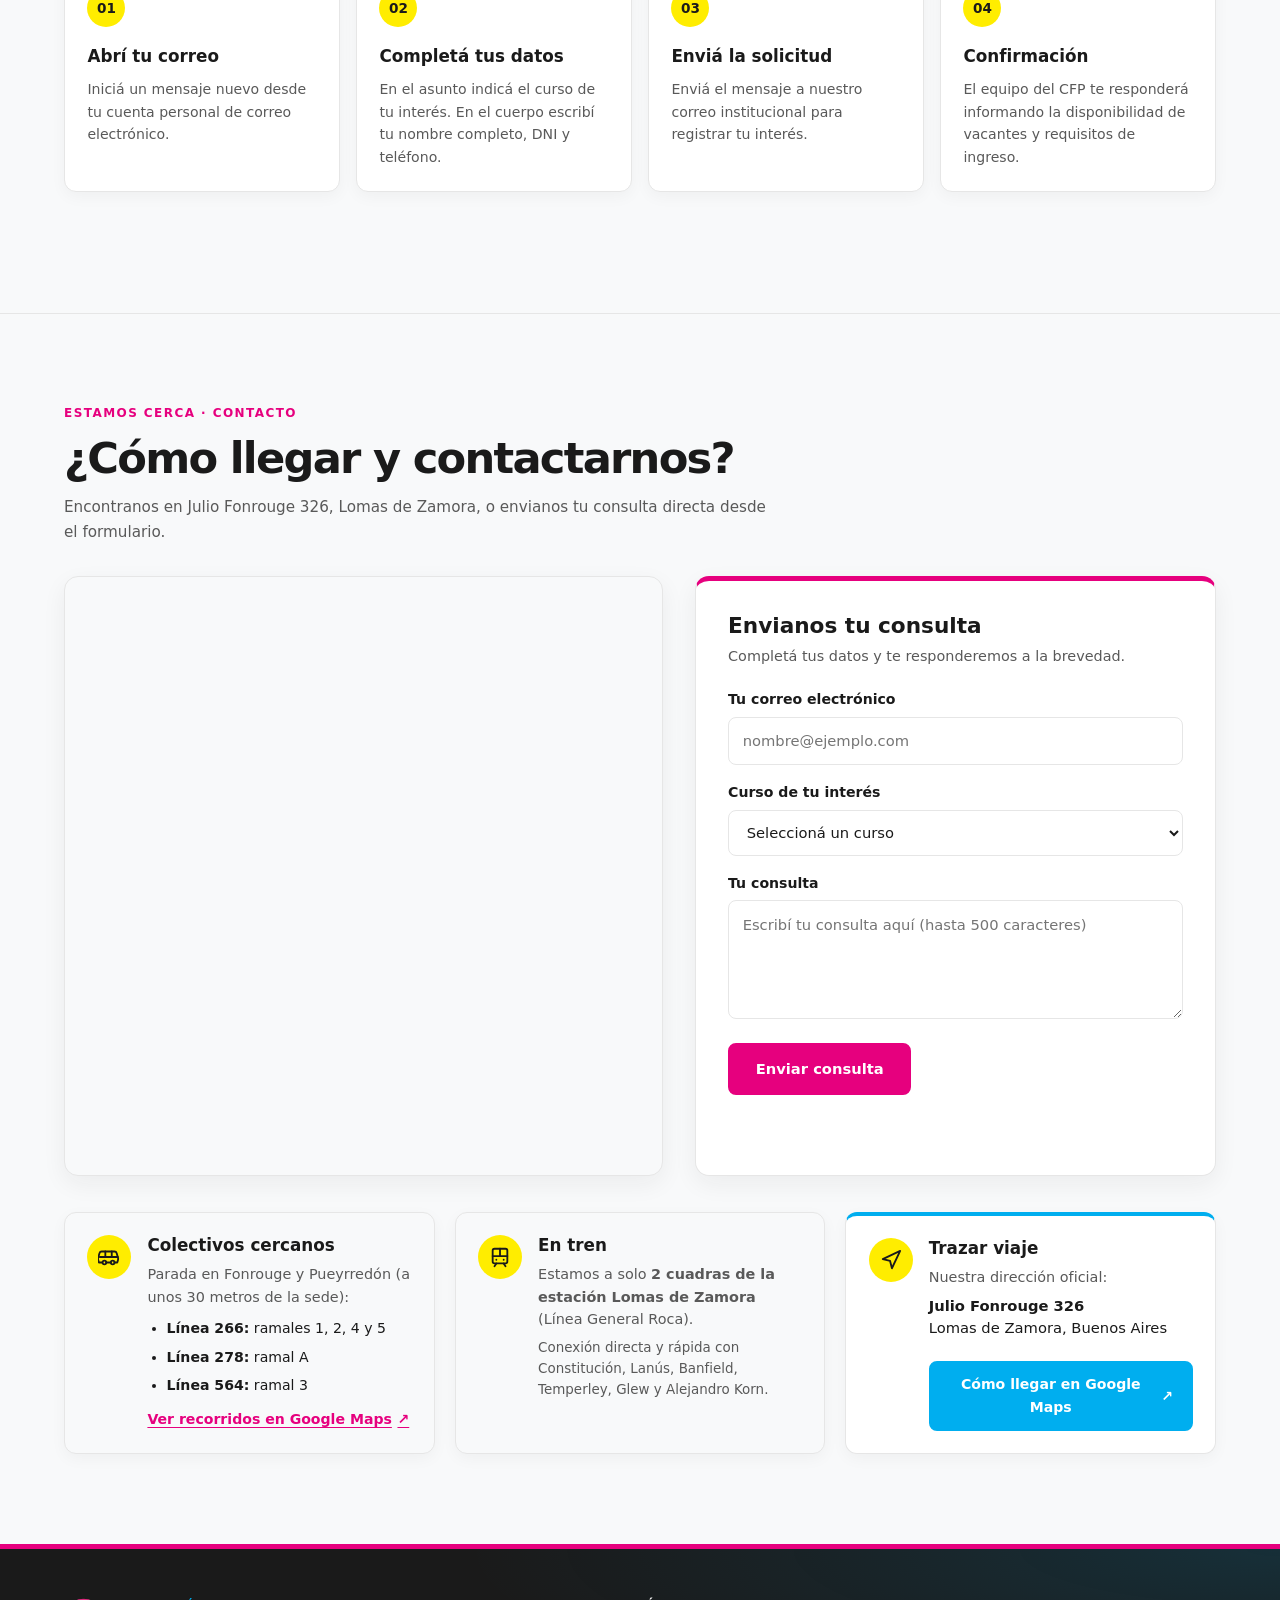
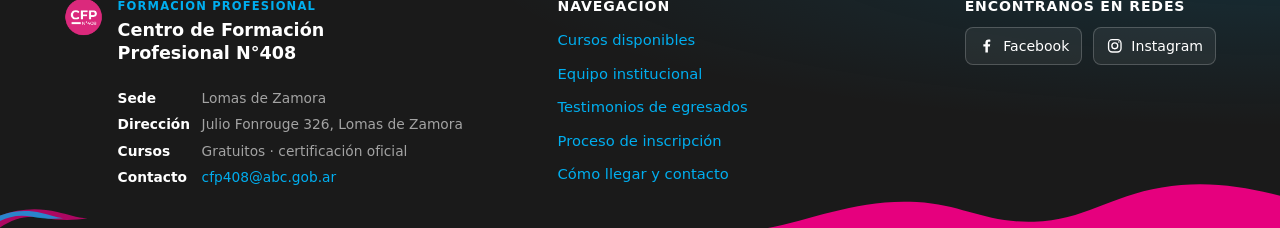
==== commit 84e79823: "se agregaron las imagenes a las tarjetas. Se corrigio el navbar con opciones a la derecha. Se deshab" ====
--- a/index.html
+++ b/index.html
@@ -33,7 +33,7 @@
          ======================================================================= -->
     <header class="site-nav">
       <a class="site-nav__brand" href="#inicio" aria-label="CFP 408, inicio">
-        <span class="site-nav__brand-mark" aria-hidden="true">408</span>
+        <img class="site-nav__brand-mark" src="assets/Imagenes%20Cursos%20y%20Logo/logo.png" alt="" aria-hidden="true" />
         <span class="site-nav__brand-name">Centro de Formación<br />Profesional</span>
       </a>
 
@@ -43,7 +43,6 @@
         <a href="#testimonios">Testimonios</a>
         <a href="#inscripcion">Inscripción</a>
       </nav>
-      <a class="site-nav__cta" href="#cursos">Encontrá tu curso <span aria-hidden="true">↗</span></a>
 
       <button
         class="site-nav__toggle"
@@ -61,7 +60,6 @@
         <a href="#institucional">Institucional</a>
         <a href="#testimonios">Testimonios</a>
         <a href="#inscripcion">Inscripción</a>
-        <a class="site-nav__mobile-cta" href="#cursos">Encontrá tu curso <span aria-hidden="true">↗</span></a>
       </nav>
     </header>
 
@@ -103,25 +101,25 @@
             <div class="hero__track-group">
               <article class="hero__course-card">
                 <figure class="hero__course-figure">
-                  <img src="assets/cursos/galeria-diseno-grafico.jpg" alt="Frente de un estudio de diseño gráfico" width="1024" height="768" />
+                  <img src="assets/Imagenes%20Cursos%20y%20Logo/Dise%C3%B1o-G1.jpg" alt="Clase del curso de diseño gráfico" width="1024" height="768" />
                   <figcaption><span class="hero__course-number" aria-hidden="true">01</span><span class="hero__course-title">Diseño Gráfico</span></figcaption>
                 </figure>
               </article>
               <article class="hero__course-card">
                 <figure class="hero__course-figure">
-                  <img src="assets/cursos/galeria-fotoproducto.jpg" alt="Hamburguesas fotografiadas para una producción de producto" width="640" height="960" />
+                  <img src="assets/Imagenes%20Cursos%20y%20Logo/Fotoproducto.jpg" alt="Estudiante fotografiando un producto con su teléfono" width="640" height="960" />
                   <figcaption><span class="hero__course-number" aria-hidden="true">02</span><span class="hero__course-title">Gestión de Redes: Fotografía</span></figcaption>
                 </figure>
               </article>
               <article class="hero__course-card">
                 <figure class="hero__course-figure">
-                  <img src="assets/cursos/galeria-gestion-video.jpg" alt="Actores en una escena de producción audiovisual con vestuario de época" width="1024" height="768" />
+                  <img src="assets/Imagenes%20Cursos%20y%20Logo/Video-Redes.jpg" alt="Estudiante editando un video para redes sociales" width="1024" height="768" />
                   <figcaption><span class="hero__course-number" aria-hidden="true">03</span><span class="hero__course-title">Gestión de Redes: Video</span></figcaption>
                 </figure>
               </article>
               <article class="hero__course-card">
                 <figure class="hero__course-figure">
-                  <img src="assets/cursos/galeria-serigrafia.jpg" alt="Mesa de trabajo y materiales para serigrafía" width="1024" height="768" />
+                  <img src="assets/Imagenes%20Cursos%20y%20Logo/Serigrafia.jpg" alt="Estudiante estampando una prenda con serigrafía" width="1024" height="768" />
                   <figcaption><span class="hero__course-number" aria-hidden="true">04</span><span class="hero__course-title">Serigrafía</span></figcaption>
                 </figure>
               </article>
@@ -129,25 +127,25 @@
             <div class="hero__track-group" aria-hidden="true">
               <article class="hero__course-card">
                 <figure class="hero__course-figure">
-                  <img src="assets/cursos/galeria-diseno-grafico.jpg" alt="Frente de un estudio de diseño gráfico" width="1024" height="768" />
+                  <img src="assets/Imagenes%20Cursos%20y%20Logo/Dise%C3%B1o-G1.jpg" alt="Clase del curso de diseño gráfico" width="1024" height="768" />
                   <figcaption><span class="hero__course-number" aria-hidden="true">01</span><span class="hero__course-title">Diseño Gráfico</span></figcaption>
                 </figure>
               </article>
               <article class="hero__course-card">
                 <figure class="hero__course-figure">
-                  <img src="assets/cursos/galeria-fotoproducto.jpg" alt="Hamburguesas fotografiadas para una producción de producto" width="640" height="960" />
+                  <img src="assets/Imagenes%20Cursos%20y%20Logo/Fotoproducto.jpg" alt="Estudiante fotografiando un producto con su teléfono" width="640" height="960" />
                   <figcaption><span class="hero__course-number" aria-hidden="true">02</span><span class="hero__course-title">Gestión de Redes: Fotografía</span></figcaption>
                 </figure>
               </article>
               <article class="hero__course-card">
                 <figure class="hero__course-figure">
-                  <img src="assets/cursos/galeria-gestion-video.jpg" alt="Actores en una escena de producción audiovisual con vestuario de época" width="1024" height="768" />
+                  <img src="assets/Imagenes%20Cursos%20y%20Logo/Video-Redes.jpg" alt="Estudiante editando un video para redes sociales" width="1024" height="768" />
                   <figcaption><span class="hero__course-number" aria-hidden="true">03</span><span class="hero__course-title">Gestión de Redes: Video</span></figcaption>
                 </figure>
               </article>
               <article class="hero__course-card">
                 <figure class="hero__course-figure">
-                  <img src="assets/cursos/galeria-serigrafia.jpg" alt="Mesa de trabajo y materiales para serigrafía" width="1024" height="768" />
+                  <img src="assets/Imagenes%20Cursos%20y%20Logo/Serigrafia.jpg" alt="Estudiante estampando una prenda con serigrafía" width="1024" height="768" />
                   <figcaption><span class="hero__course-number" aria-hidden="true">04</span><span class="hero__course-title">Serigrafía</span></figcaption>
                 </figure>
               </article>
@@ -166,7 +164,7 @@
               </article>
               <article class="hero__course-card">
                 <figure class="hero__course-figure">
-                  <img src="assets/cursos/galeria-diseno-web.jpg" alt="Computadora portátil y boceto sobre un escritorio de madera" width="1024" height="663" />
+                  <img src="assets/Imagenes%20Cursos%20y%20Logo/Pagina-Web.jpg" alt="Estudiante trabajando en el diseño de una página web" width="1024" height="663" />
                   <figcaption><span class="hero__course-number" aria-hidden="true">06</span><span class="hero__course-title">Diseño de Página Web</span></figcaption>
                 </figure>
               </article>
@@ -186,7 +184,7 @@
               </article>
               <article class="hero__course-card">
                 <figure class="hero__course-figure">
-                  <img src="assets/cursos/galeria-diseno-web.jpg" alt="Computadora portátil y boceto sobre un escritorio de madera" width="1024" height="663" />
+                  <img src="assets/Imagenes%20Cursos%20y%20Logo/Pagina-Web.jpg" alt="Estudiante trabajando en el diseño de una página web" width="1024" height="663" />
                   <figcaption><span class="hero__course-number" aria-hidden="true">06</span><span class="hero__course-title">Diseño de Página Web</span></figcaption>
                 </figure>
               </article>
@@ -221,8 +219,8 @@
             <article class="course-card" data-course-id="diseno-grafico-1">
               <img
                 class="course-card__image"
-                src="assets/cursos/diseno-grafico-1.jpg"
-                alt="Muestras de color y bocetos de una composición gráfica"
+                src="assets/Imagenes%20Cursos%20y%20Logo/Dise%C3%B1o-G1.jpg"
+                alt="Estudiantes trabajando en el diseño de una composición gráfica"
                 width="640"
                 height="400"
               />
@@ -251,8 +249,8 @@
             <article class="course-card" data-course-id="gestion-redes-fotoproducto">
               <img
                 class="course-card__image"
-                src="assets/cursos/redes-fotografia.jpg"
-                alt="Cámara fotográfica y lentes preparados para tomar fotografías"
+                src="assets/Imagenes%20Cursos%20y%20Logo/Fotoproducto.jpg"
+                alt="Estudiante fotografiando un producto con su teléfono"
                 width="640"
                 height="400"
               />
@@ -281,8 +279,8 @@
             <article class="course-card" data-course-id="serigrafia">
               <img
                 class="course-card__image"
-                src="assets/cursos/serigrafia.jpg"
-                alt="Prensa térmica utilizada para fijar una impresión serigráfica"
+                src="assets/Imagenes%20Cursos%20y%20Logo/Serigrafia.jpg"
+                alt="Estudiante estampando una prenda con serigrafía"
                 width="640"
                 height="400"
               />
@@ -339,20 +337,22 @@
 
             <!-- Curso 5 (antes 6) -->
             <article class="course-card" data-course-id="modelado-3d" data-available="false">
-              <img
-                class="course-card__image"
-                src="assets/cursos/modelado-3d.jpg"
-                alt="Impresoras 3D trabajando en un taller de fabricación digital"
-                width="640"
-                height="400"
-              />
+              <figure class="course-card__media">
+                <img
+                  class="course-card__image"
+                  src="assets/cursos/modelado-3d.jpg"
+                  alt="Impresoras 3D trabajando en un taller de fabricación digital"
+                  width="640"
+                  height="400"
+                />
+                <span class="course-card__image-status" aria-hidden="true">
+                  Curso no disponible actualmente
+                </span>
+              </figure>
               <div class="course-card__content">
                 <h3 class="course-card__title">Diseño y modelado 3D</h3>
                 <p class="course-card__description">
                   Introducción a la creación de objetos y escenas tridimensionales con herramientas digitales.
-                </p>
-                <p class="course-card__status" data-course-status>
-                  Consultar disponibilidad en el centro.
                 </p>
                 <div class="course-card__actions">
                   <a class="course-card__button course-card__button--detail" href="curso.html?id=modelado-3d">
@@ -374,8 +374,8 @@
             <article class="course-card" data-course-id="gestion-redes-video">
               <img
                 class="course-card__image"
-                src="assets/cursos/redes-video.jpg"
-                alt="Línea de tiempo de un programa de edición de video en pantalla"
+                src="assets/Imagenes%20Cursos%20y%20Logo/Video-Redes.jpg"
+                alt="Estudiante editando un video para redes sociales"
                 width="640"
                 height="400"
               />
@@ -404,8 +404,8 @@
             <article class="course-card" data-course-id="diseno-web">
               <img
                 class="course-card__image"
-                src="assets/cursos/diseno-web.jpg"
-                alt="Computadora mostrando el diseño y código de un sitio web"
+                src="assets/Imagenes%20Cursos%20y%20Logo/Pagina-Web.jpg"
+                alt="Estudiante trabajando en el diseño de una página web"
                 width="640"
                 height="400"
               />
@@ -885,7 +885,7 @@
         <div class="site-footer__main">
           <section class="site-footer__institution" aria-labelledby="site-footer-title">
             <div class="site-footer__brand">
-              <span class="site-footer__brand-mark" aria-hidden="true">408</span>
+              <img class="site-footer__brand-mark" src="assets/Imagenes%20Cursos%20y%20Logo/logo.png" alt="" aria-hidden="true" />
               <div>
                 <p class="site-footer__eyebrow">Formación profesional</p>
                 <h2 class="site-footer__title" id="site-footer-title">
--- a/css/hero-navbar.css
+++ b/css/hero-navbar.css
@@ -368,12 +368,7 @@
   display: grid;
   width: 2.8rem;
   height: 2.8rem;
-  place-items: center;
-  color: var(--color-bg-main);
-  background: var(--color-primary);
-  font-size: 0.85rem;
-  font-weight: 900;
-  letter-spacing: 0.03em;
+  object-fit: contain;
 }
 
 .site-nav__brand-name {
@@ -390,7 +385,7 @@
 }
 
 .site-nav__desktop a,
-.site-nav__mobile-nav a:not(.site-nav__mobile-cta) {
+.site-nav__mobile-nav a {
   color: inherit;
   font-size: 0.82rem;
   font-weight: 700;
@@ -399,48 +394,9 @@
 }
 
 .site-nav__desktop a:hover,
-.site-nav__mobile-nav a:not(.site-nav__mobile-cta):hover {
+.site-nav__mobile-nav a:hover {
   color: var(--color-primary);
   text-decoration: underline;
-}
-
-.site-nav__cta {
-  flex: 0 0 auto;
-  min-height: 2.75rem;
-  padding: 0.65rem 0.9rem;
-  font-size: 0.78rem;
-  display: inline-flex;
-  align-items: center;
-  justify-content: center;
-  gap: 0.5rem;
-  border: 2px solid var(--color-primary);
-  border-radius: 0.15rem;
-  color: var(--color-text);
-  background: var(--color-primary);
-  font-weight: 700;
-  text-decoration: none;
-  transition: color 180ms ease, background-color 180ms ease, transform 180ms ease;
-}
-
-.site-nav__cta:hover {
-  color: var(--color-text);
-  background: var(--color-bg-main);
-  transform: translateY(-2px);
-}
-
-.site-nav__mobile-cta {
-  display: inline-flex;
-  align-items: center;
-  justify-content: center;
-  min-height: 2.5rem;
-  padding: 0.7rem 0.75rem;
-  border: 2px solid var(--color-primary);
-  border-radius: 0.15rem;
-  color: var(--color-text);
-  background: var(--color-primary);
-  font-size: 0.8rem;
-  font-weight: 700;
-  text-decoration: none;
 }
 
 .site-nav__toggle,
@@ -580,8 +536,7 @@
     height: 2.5rem;
   }
 
-  .site-nav__desktop,
-  .site-nav > .site-nav__cta {
+  .site-nav__desktop {
     display: none;
   }
 
@@ -626,15 +581,9 @@
     box-shadow: 0 1rem 2.5rem rgb(26 26 26 / 12%);
   }
 
-  .site-nav__mobile-nav a:not(.site-nav__mobile-cta) {
+  .site-nav__mobile-nav a {
     padding: 0.85rem 0;
     border-bottom: 1px solid rgb(26 26 26 / 8%);
-  }
-
-  .site-nav__mobile-cta {
-    margin: 0.75rem 0 0.3rem;
-    padding: 0.7rem 0.75rem;
-    font-size: 0.8rem;
   }
 }
 
@@ -643,8 +592,6 @@
   .hero__course-figure img,
   .hero__course-figure figcaption,
   .hero__cta,
-  .site-nav__cta,
-  .site-nav__mobile-cta,
   .site-nav__toggle span {
     animation: none;
     transition: none;
--- a/css/cursos.css
+++ b/css/cursos.css
@@ -146,6 +146,33 @@
   background: #f0f0f0;
 }
 
+.course-card__media {
+  position: relative;
+  margin: 0;
+}
+
+.course-card__image-status {
+  position: absolute;
+  top: 50%;
+  left: 50%;
+  display: none;
+  width: max-content;
+  max-width: calc(100% - 2rem);
+  padding: 0.75rem 1rem;
+  transform: translate(-50%, -50%);
+  border-radius: 0.4rem;
+  background: rgb(26 26 26 / 88%);
+  color: #fff;
+  font-size: 1.05rem;
+  font-weight: 750;
+  line-height: 1.3;
+  text-align: center;
+}
+
+.course-card.is-unavailable .course-card__image-status {
+  display: block;
+}
+
 .course-card__content {
   display: flex;
   flex: 1;
@@ -198,29 +225,16 @@
 }
 
 .course-card__button[aria-disabled="true"] {
+  pointer-events: none;
   cursor: not-allowed;
   border-color: var(--color-text);
   background: var(--color-bg-alt);
   color: var(--color-text);
 }
 
-.course-card__status {
-  display: none;
-  margin: 1rem 0 0;
-  padding: 0.5rem 0.75rem;
-  border-left: 0.25rem solid var(--color-primary);
-  background: var(--color-bg-alt);
-  color: var(--color-text);
-  font-size: 0.9rem;
-  font-weight: 650;
-}
-
-.course-card.is-unavailable .course-card__status {
-  display: block;
-}
-
 .course-card.is-unavailable .course-card__image {
   filter: grayscale(1);
+  opacity: 0.55;
 }
 
 .registration {
--- a/css/footer.css
+++ b/css/footer.css
@@ -98,17 +98,10 @@
 }
 
 .site-footer__brand-mark {
-  display: inline-flex;
+  display: block;
   flex: 0 0 2.5rem;
   height: 2.5rem;
-  align-items: center;
-  justify-content: center;
-  border-radius: 0.5rem;
-  background: var(--color-primary, #E6007E);
-  color: #FFFFFF;
-  font-size: 0.9rem;
-  font-weight: 800;
-  letter-spacing: 0.03em;
+  object-fit: contain;
 }
 
 .site-footer__eyebrow {
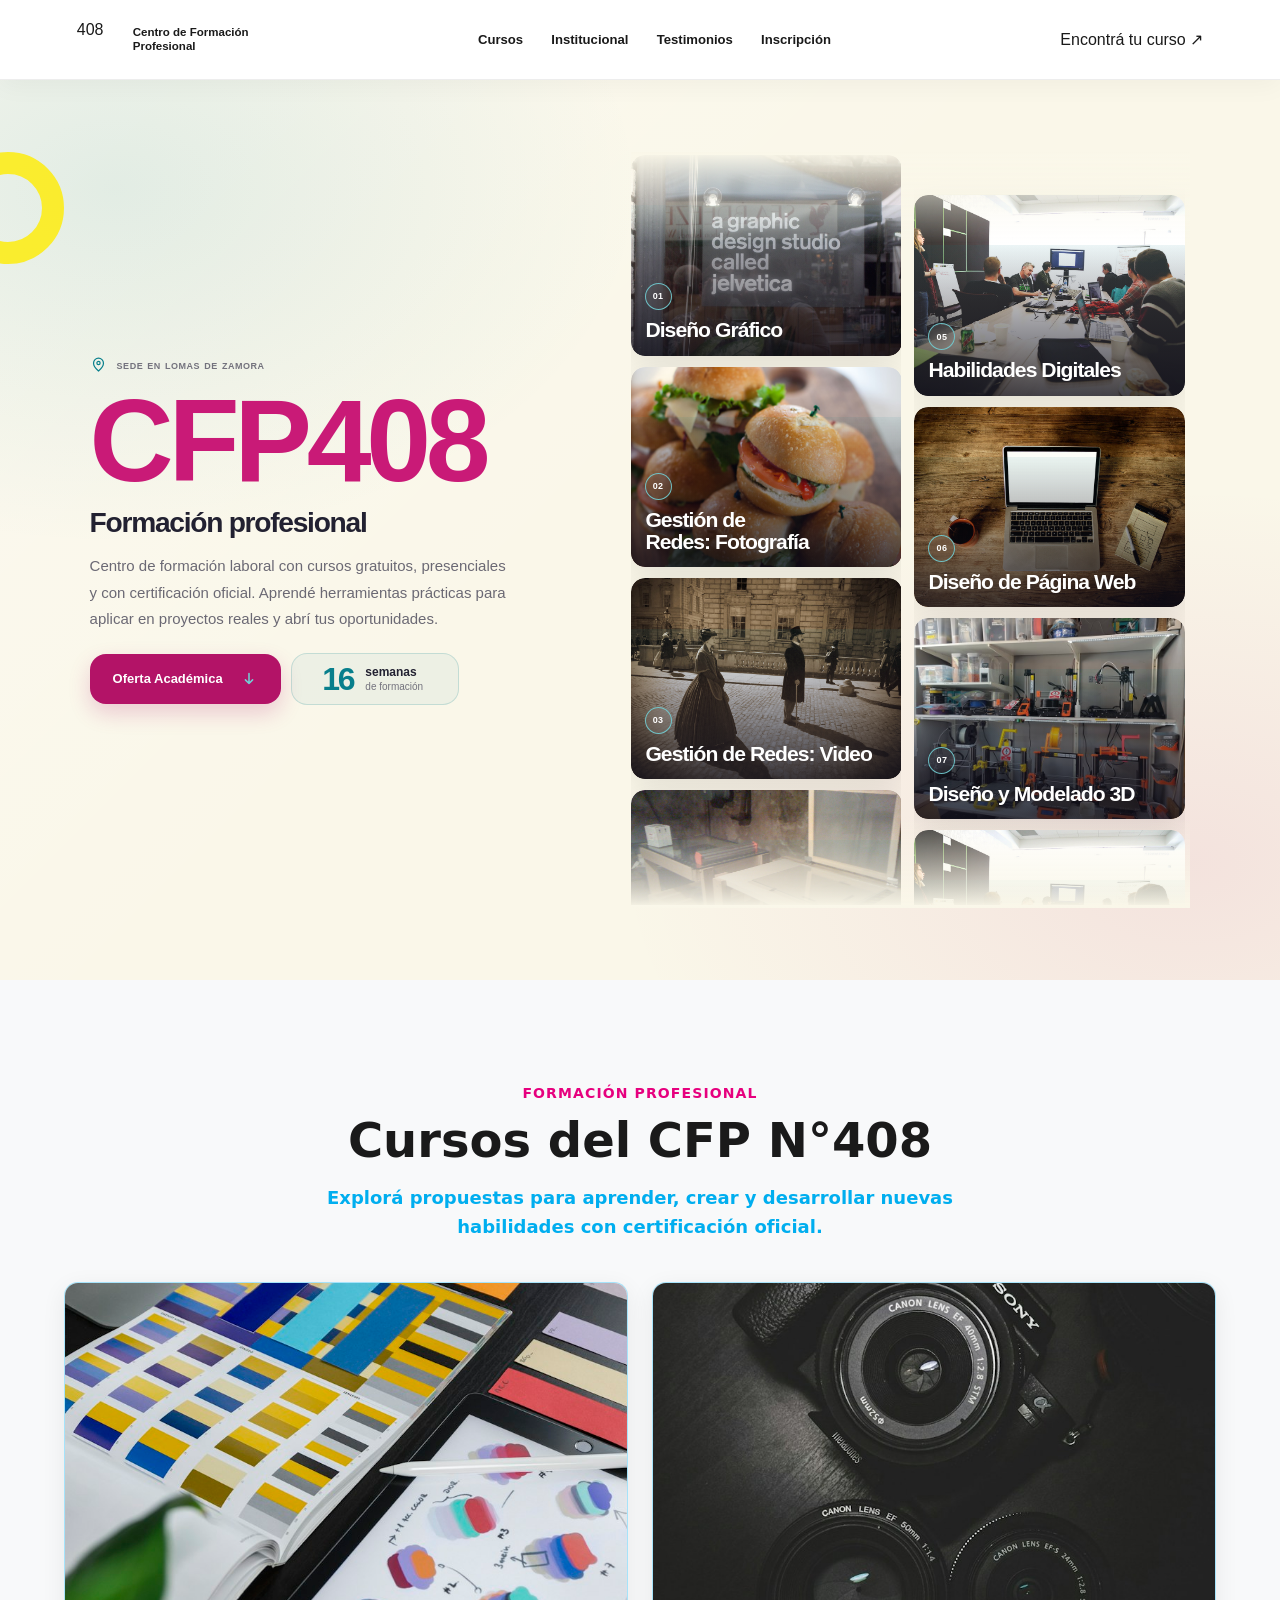
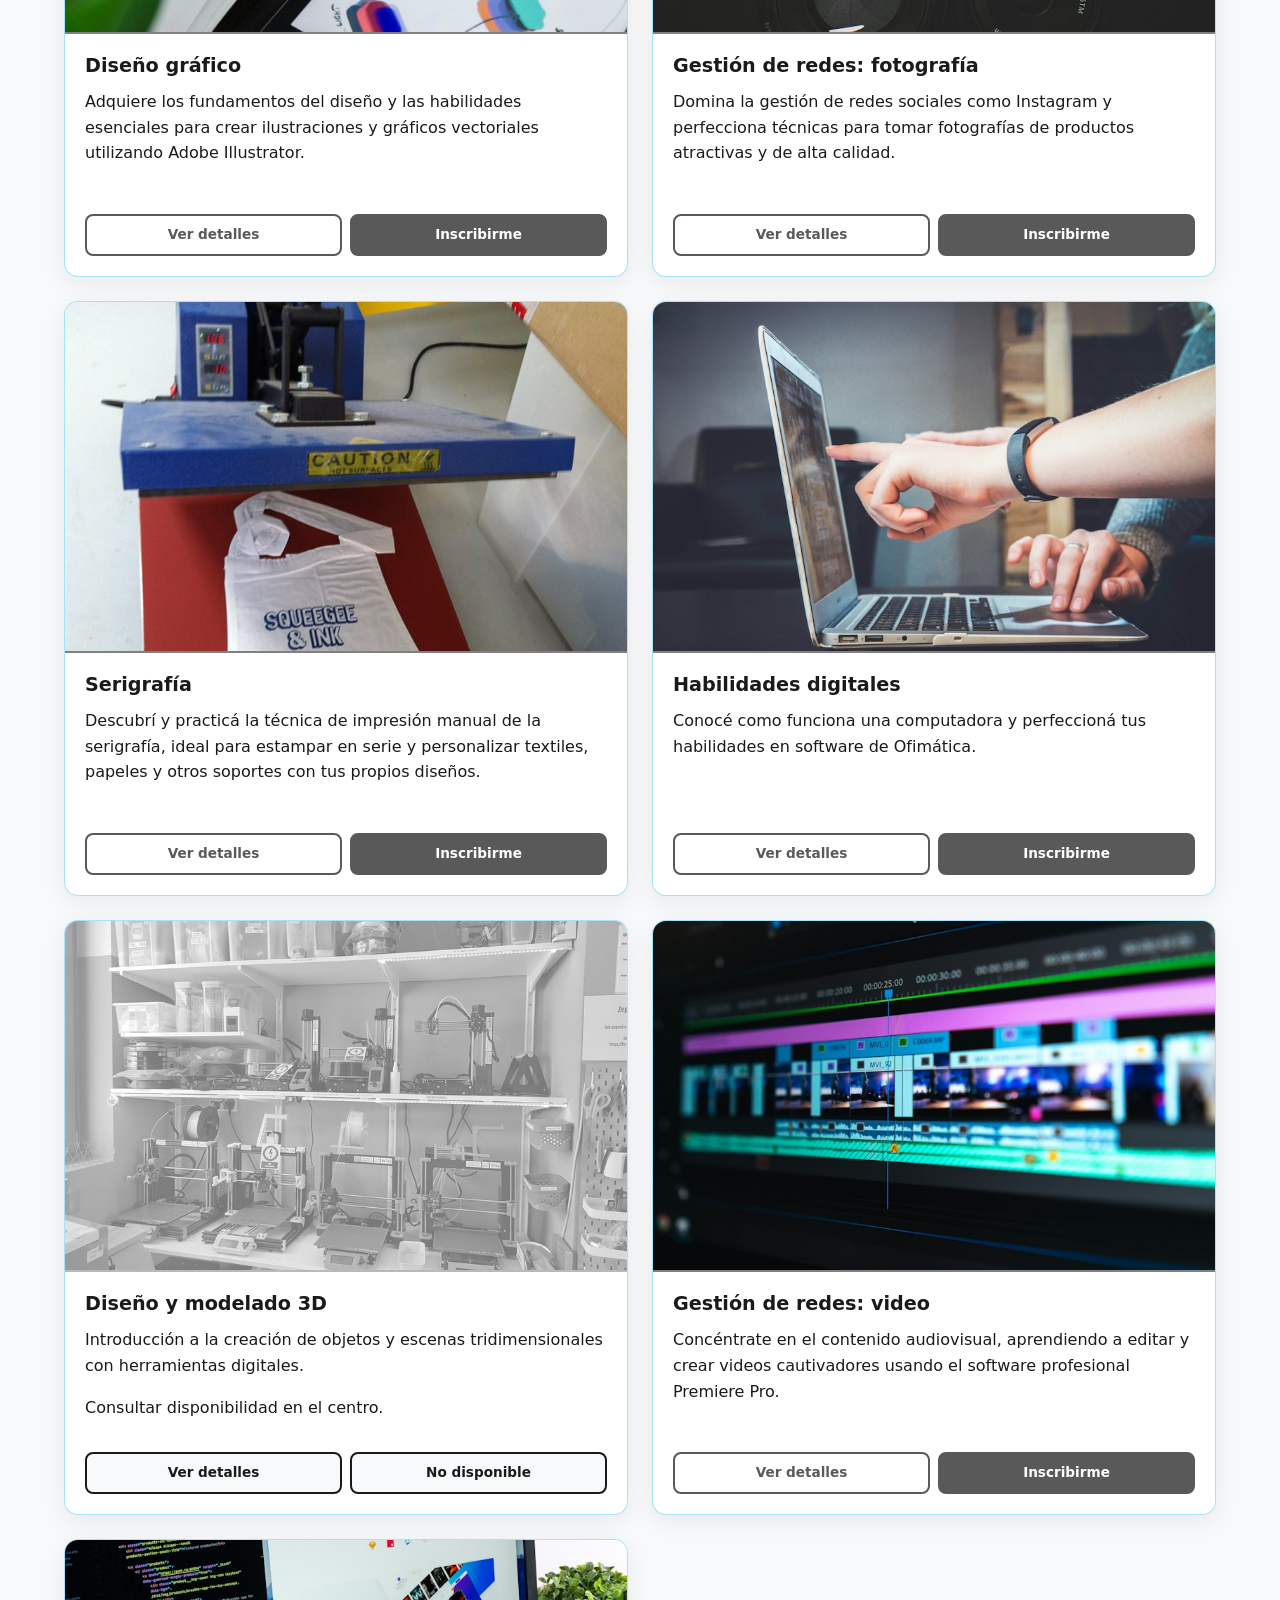
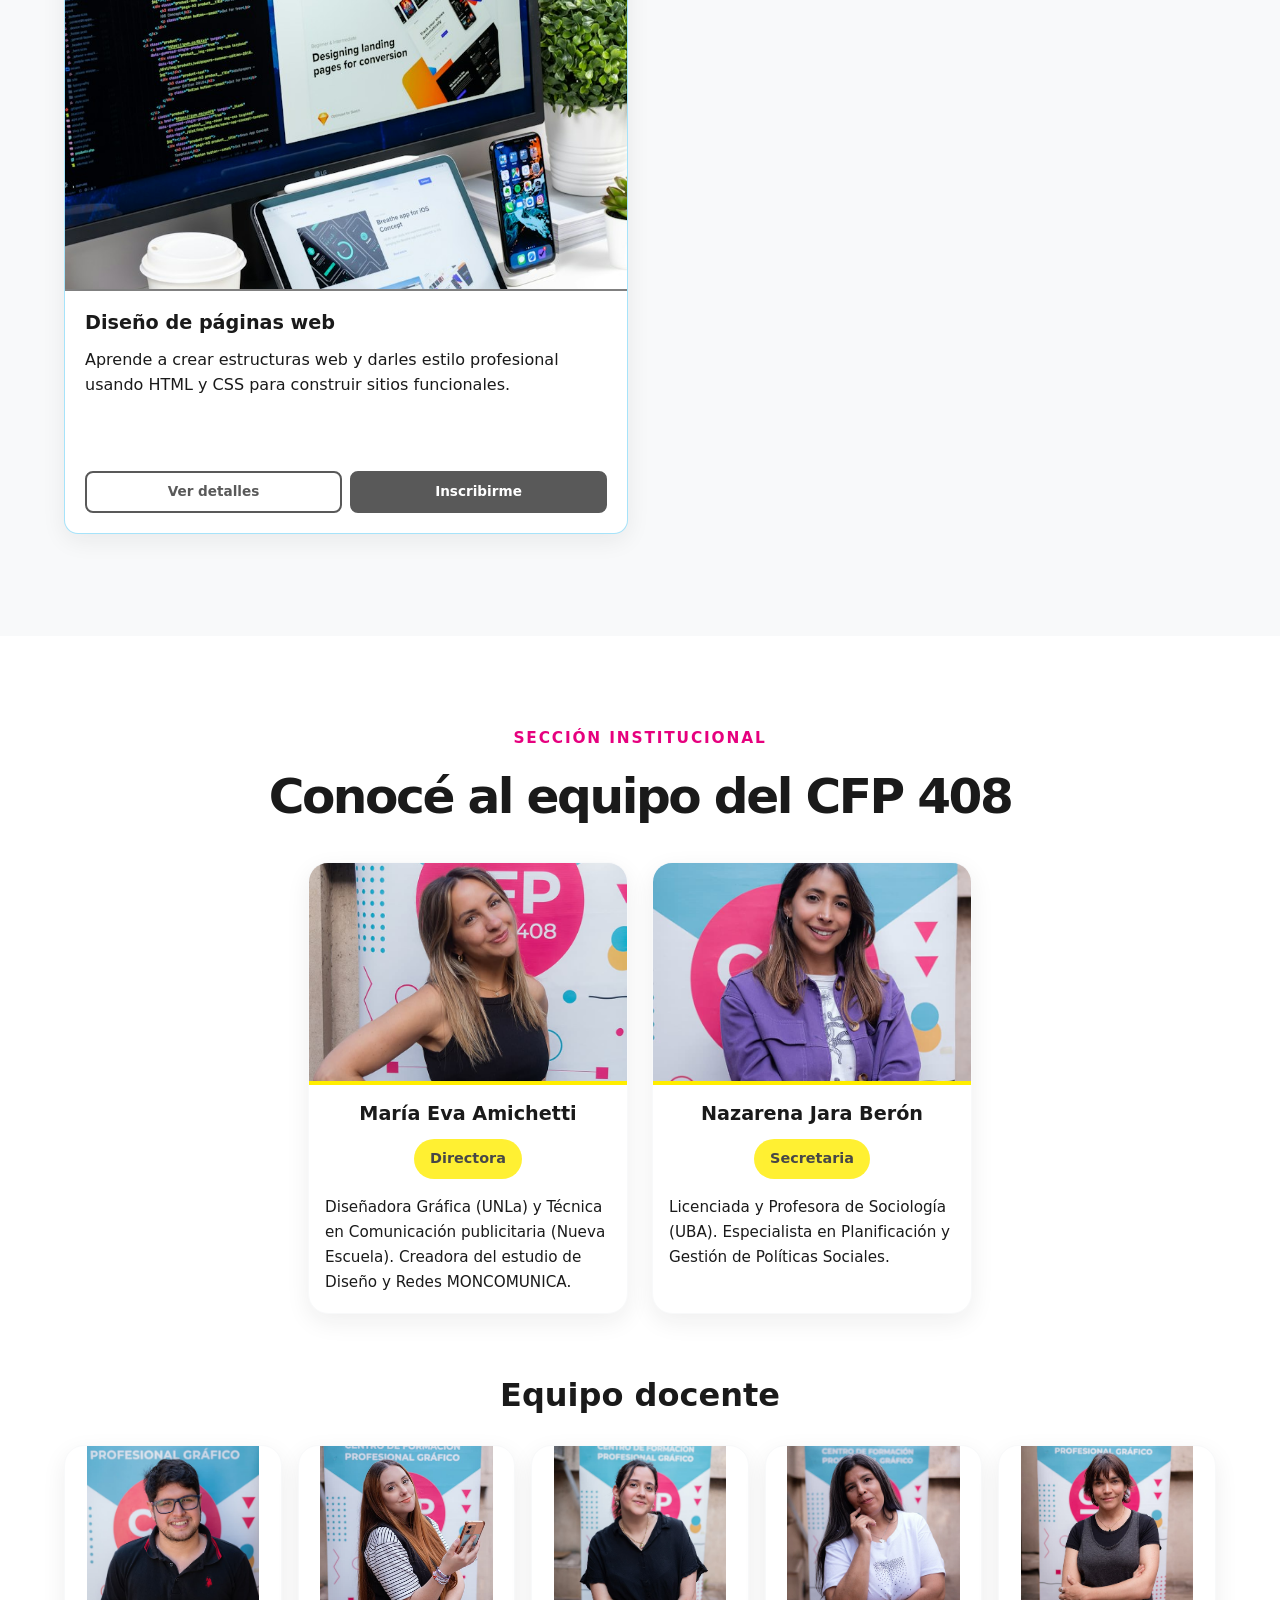
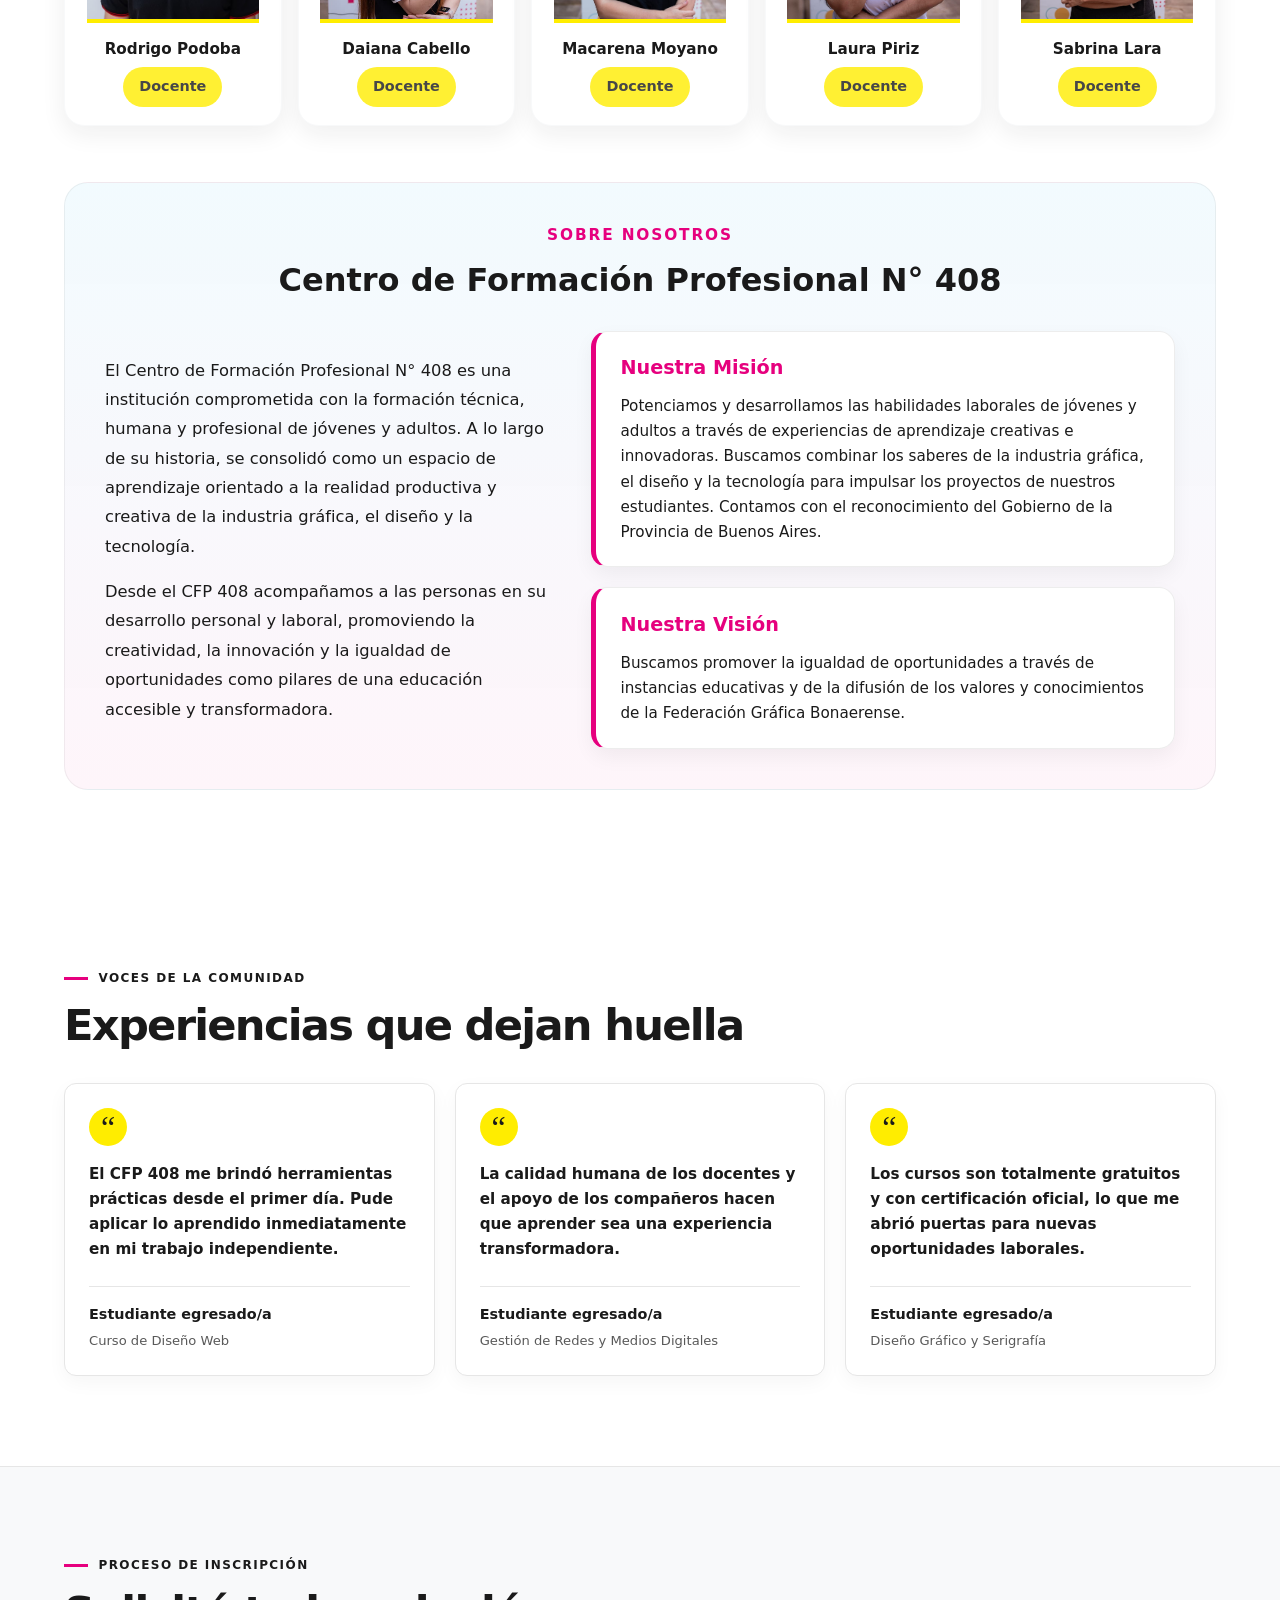
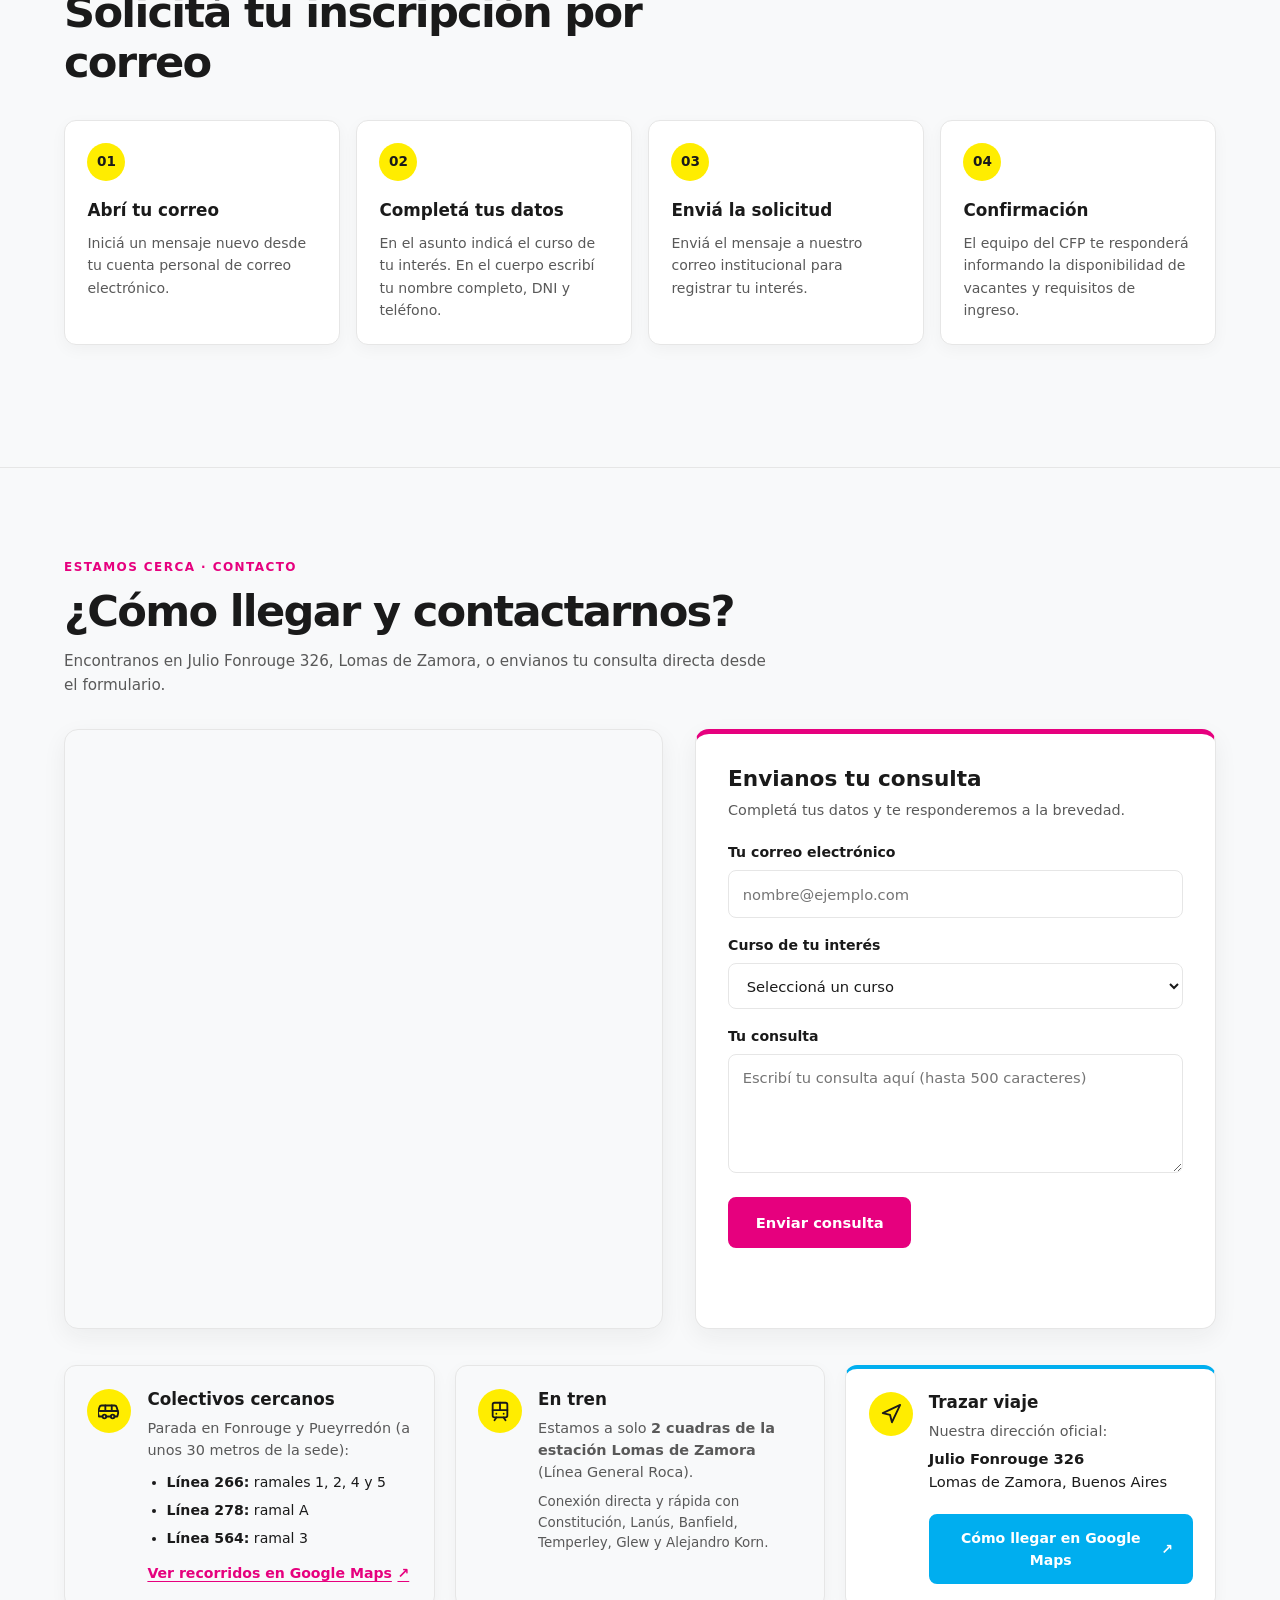
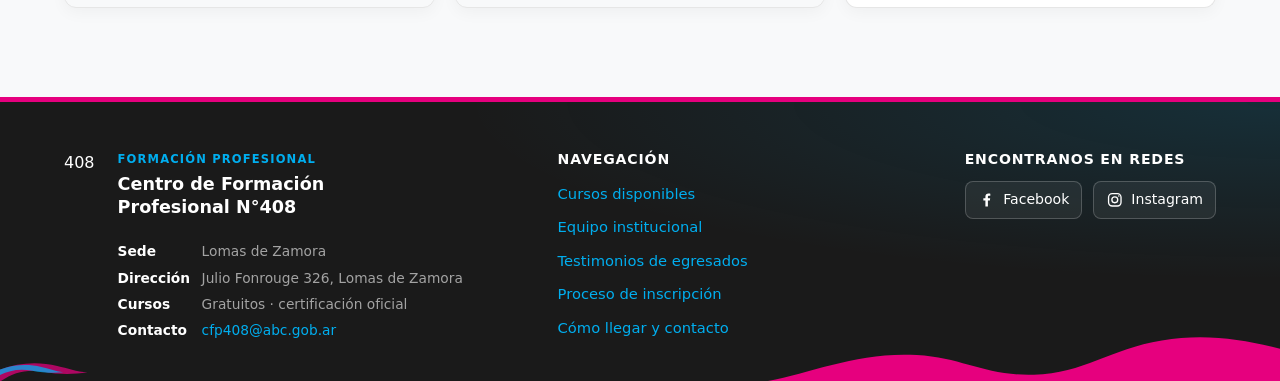
==== commit 22ca40c3: "se agregaron las imagenes de los docentes del centro de formacion" ====
--- a/index.html
+++ b/index.html
@@ -33,7 +33,7 @@
          ======================================================================= -->
     <header class="site-nav">
       <a class="site-nav__brand" href="#inicio" aria-label="CFP 408, inicio">
-        <img class="site-nav__brand-mark" src="assets/Imagenes%20Cursos%20y%20Logo/logo.png" alt="" aria-hidden="true" />
+        <span class="site-nav__brand-mark" aria-hidden="true">408</span>
         <span class="site-nav__brand-name">Centro de Formación<br />Profesional</span>
       </a>
 
@@ -43,6 +43,7 @@
         <a href="#testimonios">Testimonios</a>
         <a href="#inscripcion">Inscripción</a>
       </nav>
+      <a class="site-nav__cta" href="#cursos">Encontrá tu curso <span aria-hidden="true">↗</span></a>
 
       <button
         class="site-nav__toggle"
@@ -60,6 +61,7 @@
         <a href="#institucional">Institucional</a>
         <a href="#testimonios">Testimonios</a>
         <a href="#inscripcion">Inscripción</a>
+        <a class="site-nav__mobile-cta" href="#cursos">Encontrá tu curso <span aria-hidden="true">↗</span></a>
       </nav>
     </header>
 
@@ -101,25 +103,25 @@
             <div class="hero__track-group">
               <article class="hero__course-card">
                 <figure class="hero__course-figure">
-                  <img src="assets/Imagenes%20Cursos%20y%20Logo/Dise%C3%B1o-G1.jpg" alt="Clase del curso de diseño gráfico" width="1024" height="768" />
+                  <img src="assets/cursos/galeria-diseno-grafico.jpg" alt="Frente de un estudio de diseño gráfico" width="1024" height="768" />
                   <figcaption><span class="hero__course-number" aria-hidden="true">01</span><span class="hero__course-title">Diseño Gráfico</span></figcaption>
                 </figure>
               </article>
               <article class="hero__course-card">
                 <figure class="hero__course-figure">
-                  <img src="assets/Imagenes%20Cursos%20y%20Logo/Fotoproducto.jpg" alt="Estudiante fotografiando un producto con su teléfono" width="640" height="960" />
+                  <img src="assets/cursos/galeria-fotoproducto.jpg" alt="Hamburguesas fotografiadas para una producción de producto" width="640" height="960" />
                   <figcaption><span class="hero__course-number" aria-hidden="true">02</span><span class="hero__course-title">Gestión de Redes: Fotografía</span></figcaption>
                 </figure>
               </article>
               <article class="hero__course-card">
                 <figure class="hero__course-figure">
-                  <img src="assets/Imagenes%20Cursos%20y%20Logo/Video-Redes.jpg" alt="Estudiante editando un video para redes sociales" width="1024" height="768" />
+                  <img src="assets/cursos/galeria-gestion-video.jpg" alt="Actores en una escena de producción audiovisual con vestuario de época" width="1024" height="768" />
                   <figcaption><span class="hero__course-number" aria-hidden="true">03</span><span class="hero__course-title">Gestión de Redes: Video</span></figcaption>
                 </figure>
               </article>
               <article class="hero__course-card">
                 <figure class="hero__course-figure">
-                  <img src="assets/Imagenes%20Cursos%20y%20Logo/Serigrafia.jpg" alt="Estudiante estampando una prenda con serigrafía" width="1024" height="768" />
+                  <img src="assets/cursos/galeria-serigrafia.jpg" alt="Mesa de trabajo y materiales para serigrafía" width="1024" height="768" />
                   <figcaption><span class="hero__course-number" aria-hidden="true">04</span><span class="hero__course-title">Serigrafía</span></figcaption>
                 </figure>
               </article>
@@ -127,25 +129,25 @@
             <div class="hero__track-group" aria-hidden="true">
               <article class="hero__course-card">
                 <figure class="hero__course-figure">
-                  <img src="assets/Imagenes%20Cursos%20y%20Logo/Dise%C3%B1o-G1.jpg" alt="Clase del curso de diseño gráfico" width="1024" height="768" />
+                  <img src="assets/cursos/galeria-diseno-grafico.jpg" alt="Frente de un estudio de diseño gráfico" width="1024" height="768" />
                   <figcaption><span class="hero__course-number" aria-hidden="true">01</span><span class="hero__course-title">Diseño Gráfico</span></figcaption>
                 </figure>
               </article>
               <article class="hero__course-card">
                 <figure class="hero__course-figure">
-                  <img src="assets/Imagenes%20Cursos%20y%20Logo/Fotoproducto.jpg" alt="Estudiante fotografiando un producto con su teléfono" width="640" height="960" />
+                  <img src="assets/cursos/galeria-fotoproducto.jpg" alt="Hamburguesas fotografiadas para una producción de producto" width="640" height="960" />
                   <figcaption><span class="hero__course-number" aria-hidden="true">02</span><span class="hero__course-title">Gestión de Redes: Fotografía</span></figcaption>
                 </figure>
               </article>
               <article class="hero__course-card">
                 <figure class="hero__course-figure">
-                  <img src="assets/Imagenes%20Cursos%20y%20Logo/Video-Redes.jpg" alt="Estudiante editando un video para redes sociales" width="1024" height="768" />
+                  <img src="assets/cursos/galeria-gestion-video.jpg" alt="Actores en una escena de producción audiovisual con vestuario de época" width="1024" height="768" />
                   <figcaption><span class="hero__course-number" aria-hidden="true">03</span><span class="hero__course-title">Gestión de Redes: Video</span></figcaption>
                 </figure>
               </article>
               <article class="hero__course-card">
                 <figure class="hero__course-figure">
-                  <img src="assets/Imagenes%20Cursos%20y%20Logo/Serigrafia.jpg" alt="Estudiante estampando una prenda con serigrafía" width="1024" height="768" />
+                  <img src="assets/cursos/galeria-serigrafia.jpg" alt="Mesa de trabajo y materiales para serigrafía" width="1024" height="768" />
                   <figcaption><span class="hero__course-number" aria-hidden="true">04</span><span class="hero__course-title">Serigrafía</span></figcaption>
                 </figure>
               </article>
@@ -164,7 +166,7 @@
               </article>
               <article class="hero__course-card">
                 <figure class="hero__course-figure">
-                  <img src="assets/Imagenes%20Cursos%20y%20Logo/Pagina-Web.jpg" alt="Estudiante trabajando en el diseño de una página web" width="1024" height="663" />
+                  <img src="assets/cursos/galeria-diseno-web.jpg" alt="Computadora portátil y boceto sobre un escritorio de madera" width="1024" height="663" />
                   <figcaption><span class="hero__course-number" aria-hidden="true">06</span><span class="hero__course-title">Diseño de Página Web</span></figcaption>
                 </figure>
               </article>
@@ -184,7 +186,7 @@
               </article>
               <article class="hero__course-card">
                 <figure class="hero__course-figure">
-                  <img src="assets/Imagenes%20Cursos%20y%20Logo/Pagina-Web.jpg" alt="Estudiante trabajando en el diseño de una página web" width="1024" height="663" />
+                  <img src="assets/cursos/galeria-diseno-web.jpg" alt="Computadora portátil y boceto sobre un escritorio de madera" width="1024" height="663" />
                   <figcaption><span class="hero__course-number" aria-hidden="true">06</span><span class="hero__course-title">Diseño de Página Web</span></figcaption>
                 </figure>
               </article>
@@ -219,8 +221,8 @@
             <article class="course-card" data-course-id="diseno-grafico-1">
               <img
                 class="course-card__image"
-                src="assets/Imagenes%20Cursos%20y%20Logo/Dise%C3%B1o-G1.jpg"
-                alt="Estudiantes trabajando en el diseño de una composición gráfica"
+                src="assets/cursos/diseno-grafico-1.jpg"
+                alt="Muestras de color y bocetos de una composición gráfica"
                 width="640"
                 height="400"
               />
@@ -249,8 +251,8 @@
             <article class="course-card" data-course-id="gestion-redes-fotoproducto">
               <img
                 class="course-card__image"
-                src="assets/Imagenes%20Cursos%20y%20Logo/Fotoproducto.jpg"
-                alt="Estudiante fotografiando un producto con su teléfono"
+                src="assets/cursos/redes-fotografia.jpg"
+                alt="Cámara fotográfica y lentes preparados para tomar fotografías"
                 width="640"
                 height="400"
               />
@@ -279,8 +281,8 @@
             <article class="course-card" data-course-id="serigrafia">
               <img
                 class="course-card__image"
-                src="assets/Imagenes%20Cursos%20y%20Logo/Serigrafia.jpg"
-                alt="Estudiante estampando una prenda con serigrafía"
+                src="assets/cursos/serigrafia.jpg"
+                alt="Prensa térmica utilizada para fijar una impresión serigráfica"
                 width="640"
                 height="400"
               />
@@ -337,22 +339,20 @@
 
             <!-- Curso 5 (antes 6) -->
             <article class="course-card" data-course-id="modelado-3d" data-available="false">
-              <figure class="course-card__media">
-                <img
-                  class="course-card__image"
-                  src="assets/cursos/modelado-3d.jpg"
-                  alt="Impresoras 3D trabajando en un taller de fabricación digital"
-                  width="640"
-                  height="400"
-                />
-                <span class="course-card__image-status" aria-hidden="true">
-                  Curso no disponible actualmente
-                </span>
-              </figure>
+              <img
+                class="course-card__image"
+                src="assets/cursos/modelado-3d.jpg"
+                alt="Impresoras 3D trabajando en un taller de fabricación digital"
+                width="640"
+                height="400"
+              />
               <div class="course-card__content">
                 <h3 class="course-card__title">Diseño y modelado 3D</h3>
                 <p class="course-card__description">
                   Introducción a la creación de objetos y escenas tridimensionales con herramientas digitales.
+                </p>
+                <p class="course-card__status" data-course-status>
+                  Consultar disponibilidad en el centro.
                 </p>
                 <div class="course-card__actions">
                   <a class="course-card__button course-card__button--detail" href="curso.html?id=modelado-3d">
@@ -374,8 +374,8 @@
             <article class="course-card" data-course-id="gestion-redes-video">
               <img
                 class="course-card__image"
-                src="assets/Imagenes%20Cursos%20y%20Logo/Video-Redes.jpg"
-                alt="Estudiante editando un video para redes sociales"
+                src="assets/cursos/redes-video.jpg"
+                alt="Línea de tiempo de un programa de edición de video en pantalla"
                 width="640"
                 height="400"
               />
@@ -404,8 +404,8 @@
             <article class="course-card" data-course-id="diseno-web">
               <img
                 class="course-card__image"
-                src="assets/Imagenes%20Cursos%20y%20Logo/Pagina-Web.jpg"
-                alt="Estudiante trabajando en el diseño de una página web"
+                src="assets/cursos/diseno-web.jpg"
+                alt="Computadora mostrando el diseño y código de un sitio web"
                 width="640"
                 height="400"
               />
@@ -447,11 +447,15 @@
           <div class="institutional__team institutional__leadership">
             <article class="institutional__card">
               <div class="institutional__photo-placeholder">
-                <svg class="institutional__avatar" viewBox="0 0 64 64" aria-hidden="true" focusable="false">
-                  <circle cx="32" cy="22" r="12"></circle>
-                  <path d="M10 58c1-13 9-20 22-20s21 7 22 20"></path>
-                </svg>
-                <span>Foto próximamente</span>
+                <img
+                  class="institutional__leadership-photo"
+                  src="assets/imagenes%20profe/Eva.jpg"
+                  alt="María Eva Amichetti, directora"
+                  width="500"
+                  height="350"
+                  loading="lazy"
+                  decoding="async"
+                />
               </div>
               <div class="institutional__card-content">
                 <h3 class="institutional__name">María Eva Amichetti</h3>
@@ -464,11 +468,15 @@
 
             <article class="institutional__card">
               <div class="institutional__photo-placeholder">
-                <svg class="institutional__avatar" viewBox="0 0 64 64" aria-hidden="true" focusable="false">
-                  <circle cx="32" cy="22" r="12"></circle>
-                  <path d="M10 58c1-13 9-20 22-20s21 7 22 20"></path>
-                </svg>
-                <span>Foto próximamente</span>
+                <img
+                  class="institutional__leadership-photo"
+                  src="assets/imagenes%20profe/Nazarena.jpg"
+                  alt="Nazarena Jara Berón, secretaria"
+                  width="500"
+                  height="350"
+                  loading="lazy"
+                  decoding="async"
+                />
               </div>
               <div class="institutional__card-content">
                 <h3 class="institutional__name">Nazarena Jara Berón</h3>
@@ -485,13 +493,15 @@
             <h3 class="institutional__group-title" id="institutional-faculty-title">Equipo docente</h3>
             <div class="institutional__team institutional__faculty">
               <article class="institutional__card">
-                <div class="institutional__photo-placeholder">
-                  <svg class="institutional__avatar" viewBox="0 0 64 64" aria-hidden="true" focusable="false">
-                    <circle cx="32" cy="22" r="12"></circle>
-                    <path d="M10 58c1-13 9-20 22-20s21 7 22 20"></path>
-                  </svg>
-                  <span>Foto próximamente</span>
-                </div>
+                <img
+                  class="institutional__faculty-photo"
+                  src="assets/imagenes%20profe/Rodrigo.jpg"
+                  alt="Rodrigo Podoba, docente"
+                  width="500"
+                  height="350"
+                  loading="lazy"
+                  decoding="async"
+                />
                 <div class="institutional__card-content">
                   <h4 class="institutional__name">Rodrigo Podoba</h4>
                   <button class="institutional__role" type="button" disabled>Docente</button>
@@ -499,13 +509,15 @@
               </article>
 
               <article class="institutional__card">
-                <div class="institutional__photo-placeholder">
-                  <svg class="institutional__avatar" viewBox="0 0 64 64" aria-hidden="true" focusable="false">
-                    <circle cx="32" cy="22" r="12"></circle>
-                    <path d="M10 58c1-13 9-20 22-20s21 7 22 20"></path>
-                  </svg>
-                  <span>Foto próximamente</span>
-                </div>
+                <img
+                  class="institutional__faculty-photo"
+                  src="assets/imagenes%20profe/daiana.jpg"
+                  alt="Daiana Cabello, docente"
+                  width="500"
+                  height="350"
+                  loading="lazy"
+                  decoding="async"
+                />
                 <div class="institutional__card-content">
                   <h4 class="institutional__name">Daiana Cabello</h4>
                   <button class="institutional__role" type="button" disabled>Docente</button>
@@ -513,13 +525,15 @@
               </article>
 
               <article class="institutional__card">
-                <div class="institutional__photo-placeholder">
-                  <svg class="institutional__avatar" viewBox="0 0 64 64" aria-hidden="true" focusable="false">
-                    <circle cx="32" cy="22" r="12"></circle>
-                    <path d="M10 58c1-13 9-20 22-20s21 7 22 20"></path>
-                  </svg>
-                  <span>Foto próximamente</span>
-                </div>
+                <img
+                  class="institutional__faculty-photo"
+                  src="assets/imagenes%20profe/Macarena.jpg"
+                  alt="Macarena Moyano, docente"
+                  width="500"
+                  height="350"
+                  loading="lazy"
+                  decoding="async"
+                />
                 <div class="institutional__card-content">
                   <h4 class="institutional__name">Macarena Moyano</h4>
                   <button class="institutional__role" type="button" disabled>Docente</button>
@@ -527,13 +541,15 @@
               </article>
 
               <article class="institutional__card">
-                <div class="institutional__photo-placeholder">
-                  <svg class="institutional__avatar" viewBox="0 0 64 64" aria-hidden="true" focusable="false">
-                    <circle cx="32" cy="22" r="12"></circle>
-                    <path d="M10 58c1-13 9-20 22-20s21 7 22 20"></path>
-                  </svg>
-                  <span>Foto próximamente</span>
-                </div>
+                <img
+                  class="institutional__faculty-photo"
+                  src="assets/imagenes%20profe/Laura.jpg"
+                  alt="Laura Piriz, docente"
+                  width="500"
+                  height="350"
+                  loading="lazy"
+                  decoding="async"
+                />
                 <div class="institutional__card-content">
                   <h4 class="institutional__name">Laura Piriz</h4>
                   <button class="institutional__role" type="button" disabled>Docente</button>
@@ -541,13 +557,15 @@
               </article>
 
               <article class="institutional__card">
-                <div class="institutional__photo-placeholder">
-                  <svg class="institutional__avatar" viewBox="0 0 64 64" aria-hidden="true" focusable="false">
-                    <circle cx="32" cy="22" r="12"></circle>
-                    <path d="M10 58c1-13 9-20 22-20s21 7 22 20"></path>
-                  </svg>
-                  <span>Foto próximamente</span>
-                </div>
+                <img
+                  class="institutional__faculty-photo"
+                  src="assets/imagenes%20profe/Sabrina.jpg"
+                  alt="Sabrina Lara, docente"
+                  width="500"
+                  height="350"
+                  loading="lazy"
+                  decoding="async"
+                />
                 <div class="institutional__card-content">
                   <h4 class="institutional__name">Sabrina Lara</h4>
                   <button class="institutional__role" type="button" disabled>Docente</button>
@@ -885,7 +903,7 @@
         <div class="site-footer__main">
           <section class="site-footer__institution" aria-labelledby="site-footer-title">
             <div class="site-footer__brand">
-              <img class="site-footer__brand-mark" src="assets/Imagenes%20Cursos%20y%20Logo/logo.png" alt="" aria-hidden="true" />
+              <span class="site-footer__brand-mark" aria-hidden="true">408</span>
               <div>
                 <p class="site-footer__eyebrow">Formación profesional</p>
                 <h2 class="site-footer__title" id="site-footer-title">
--- a/css/institucional.css
+++ b/css/institucional.css
@@ -199,6 +199,7 @@
 }
 
 .institutional__photo-placeholder {
+  position: relative;
   align-items: center;
   aspect-ratio: 5 / 3.5;
   background: var(--color-bg-alt, #F8F9FA);
@@ -208,6 +209,26 @@
   flex-direction: column;
   gap: 0.5rem;
   justify-content: center;
+}
+
+.institutional__leadership-photo {
+  position: absolute;
+  inset: 0;
+  width: 100%;
+  height: 100%;
+  object-fit: cover;
+  object-position: center 35%;
+}
+
+.institutional__faculty-photo {
+  aspect-ratio: auto;
+  background: var(--color-bg-alt, #F8F9FA);
+  border-bottom: 0.25rem solid var(--color-accent, #FFED00);
+  display: block;
+  height: auto;
+  margin-inline: auto;
+  object-fit: contain;
+  width: 80%;
 }
 
 .institutional__avatar {
@@ -376,10 +397,6 @@
     padding: 0.7rem;
   }
 
-  .institutional__faculty .institutional__photo-placeholder {
-    aspect-ratio: 1 / 0.8;
-  }
-
   .institutional__faculty .institutional__avatar {
     width: 2.75rem;
     height: 2.75rem;
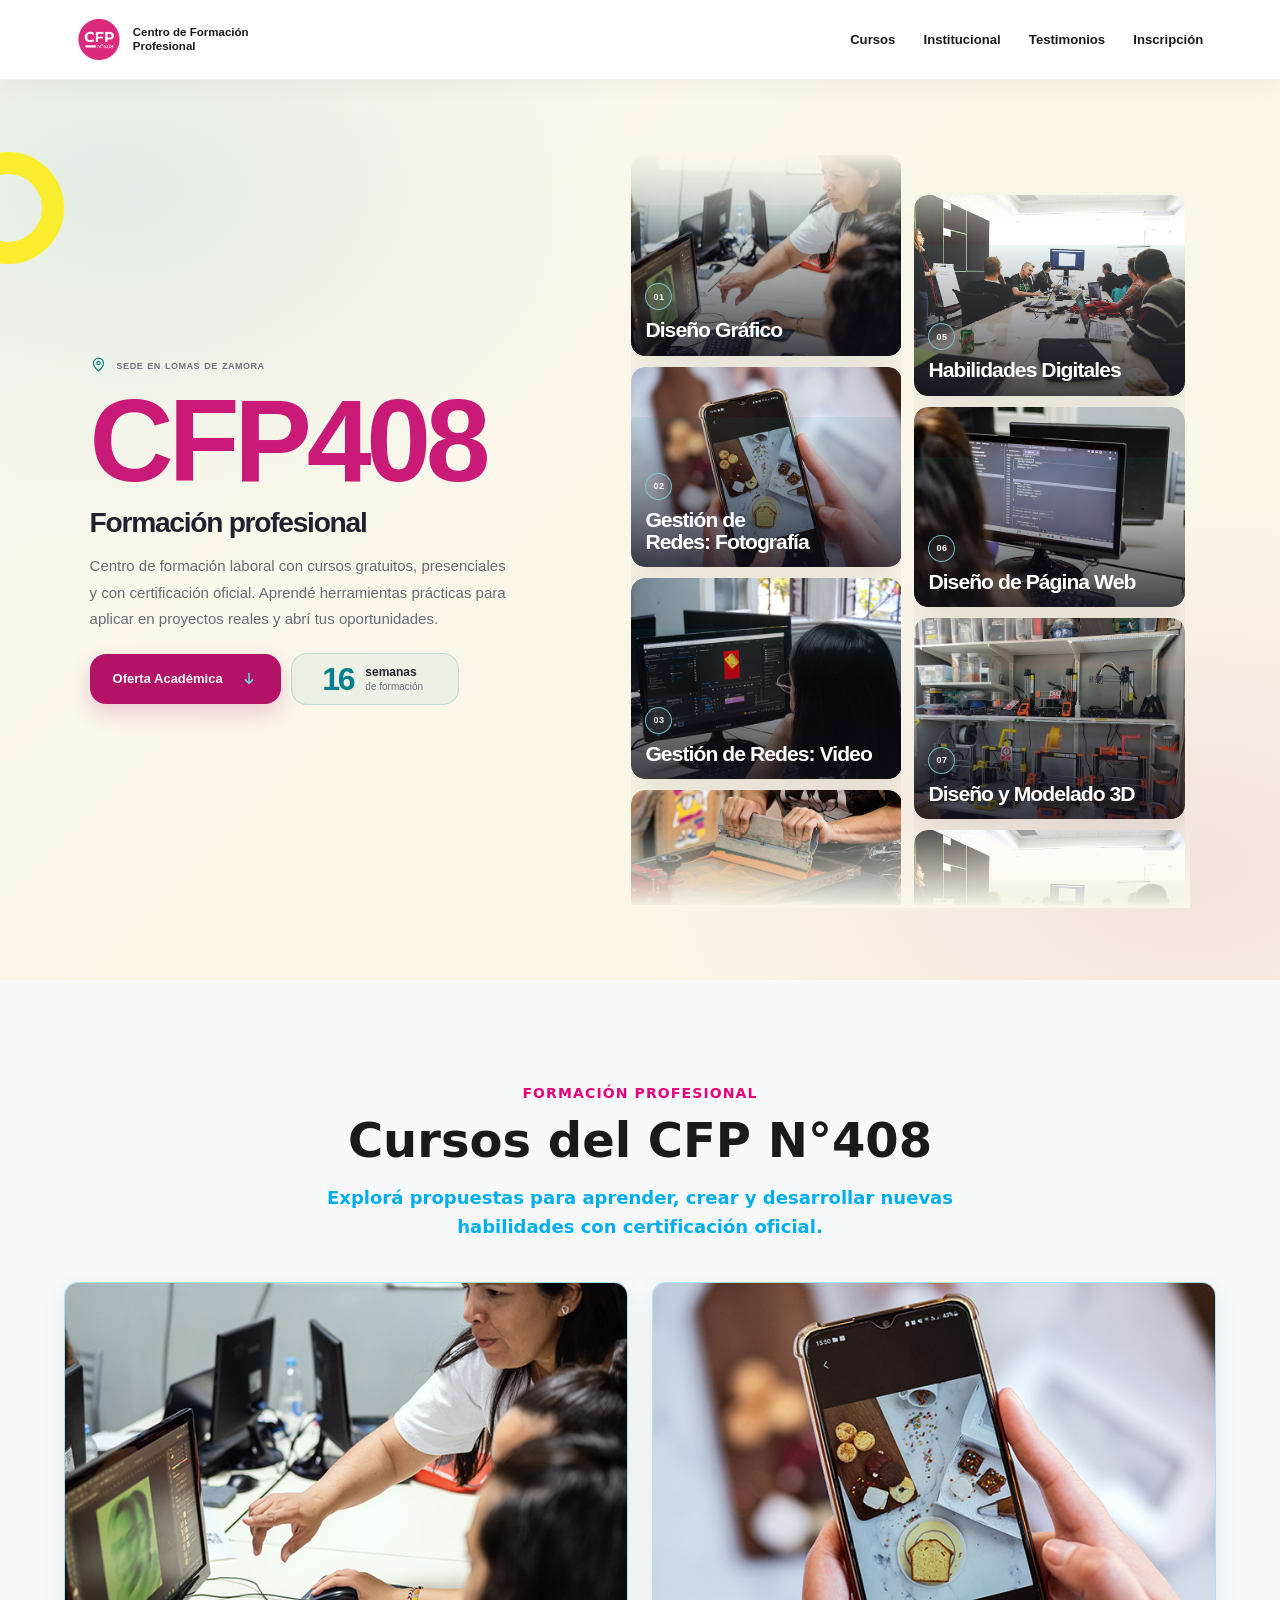
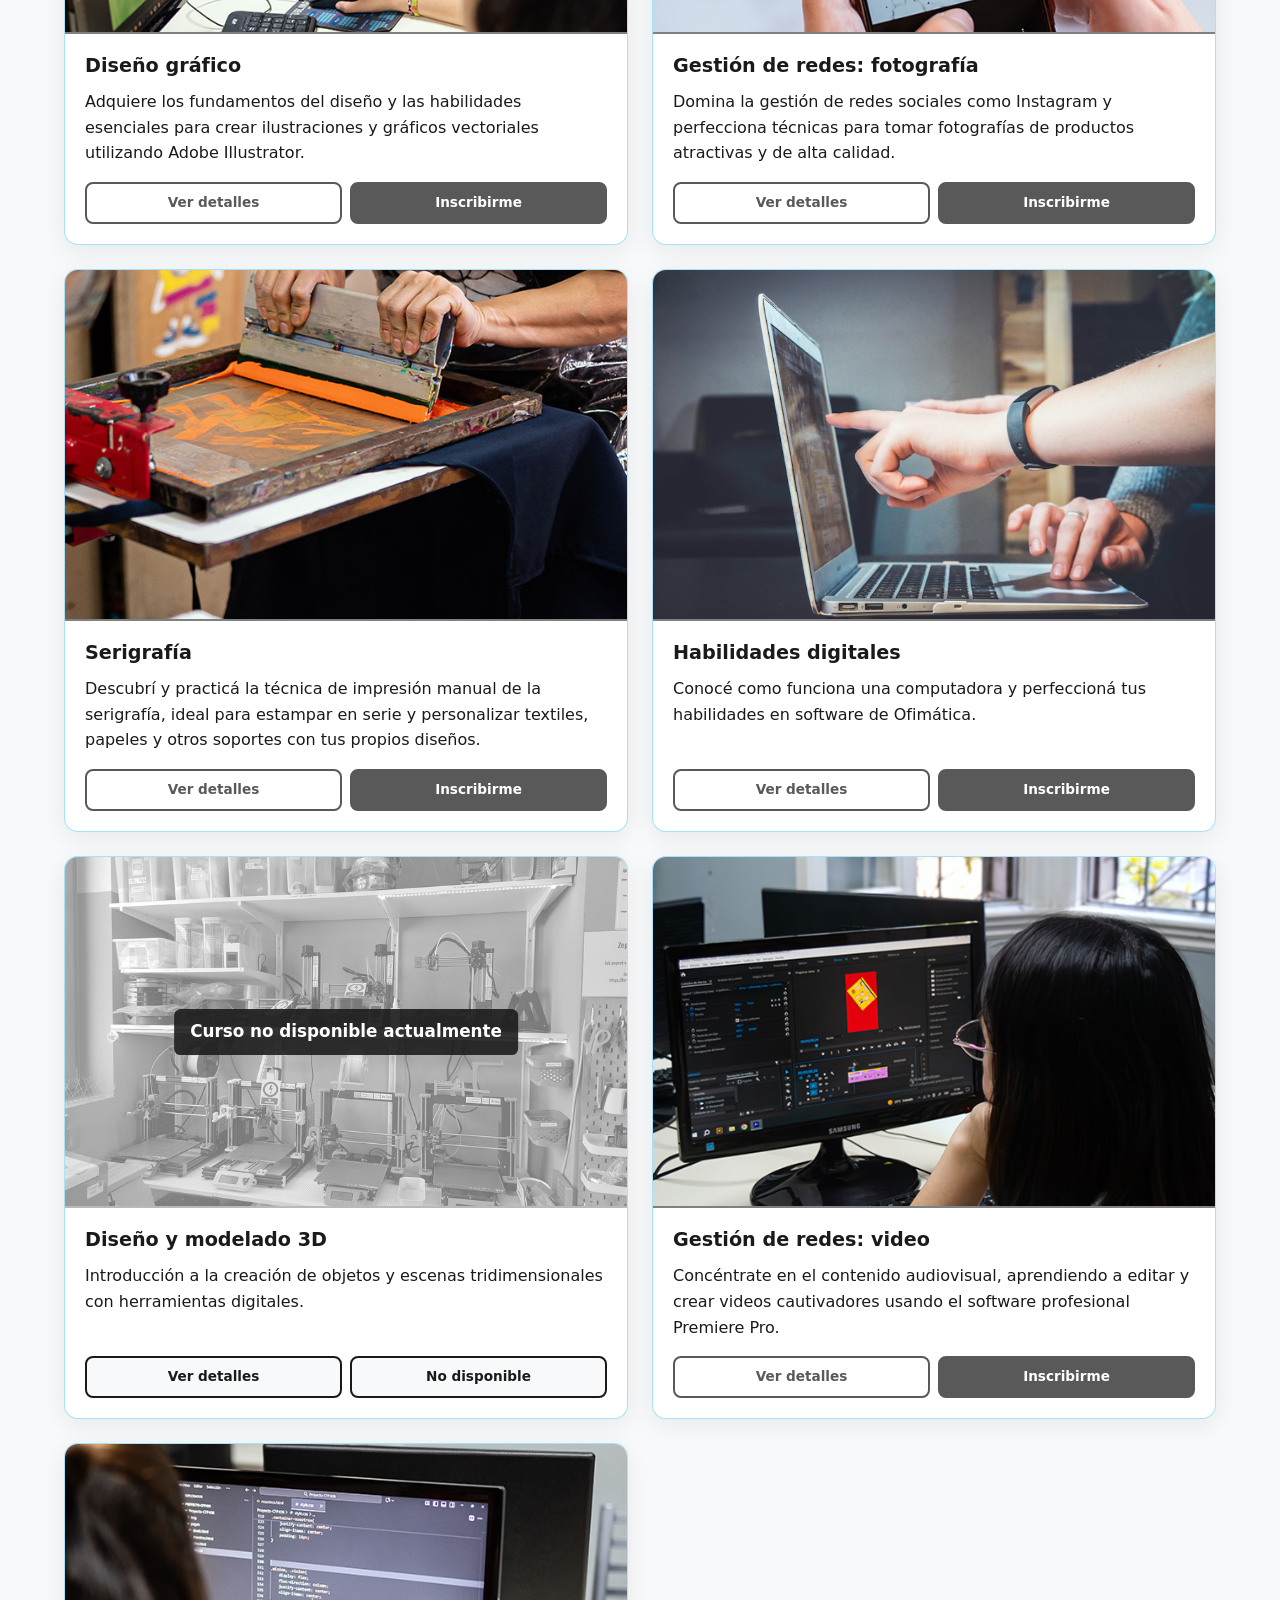
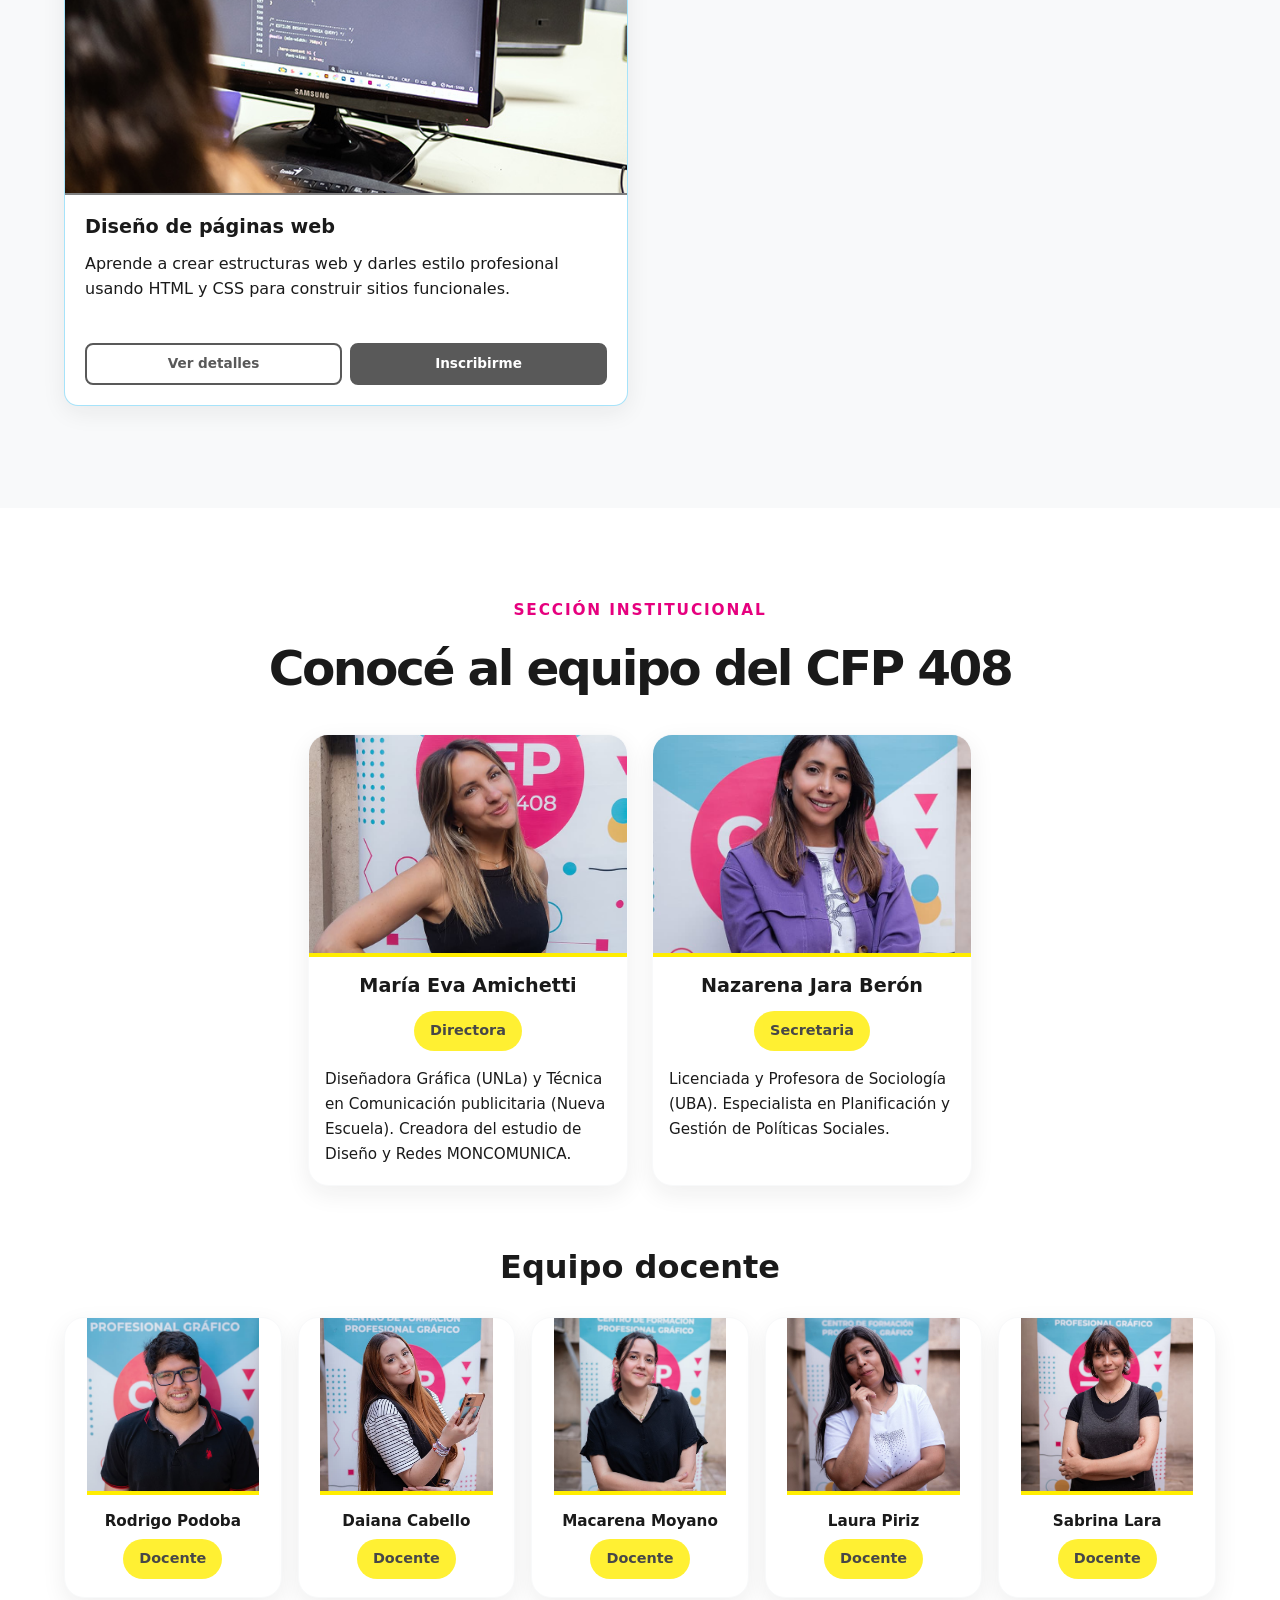
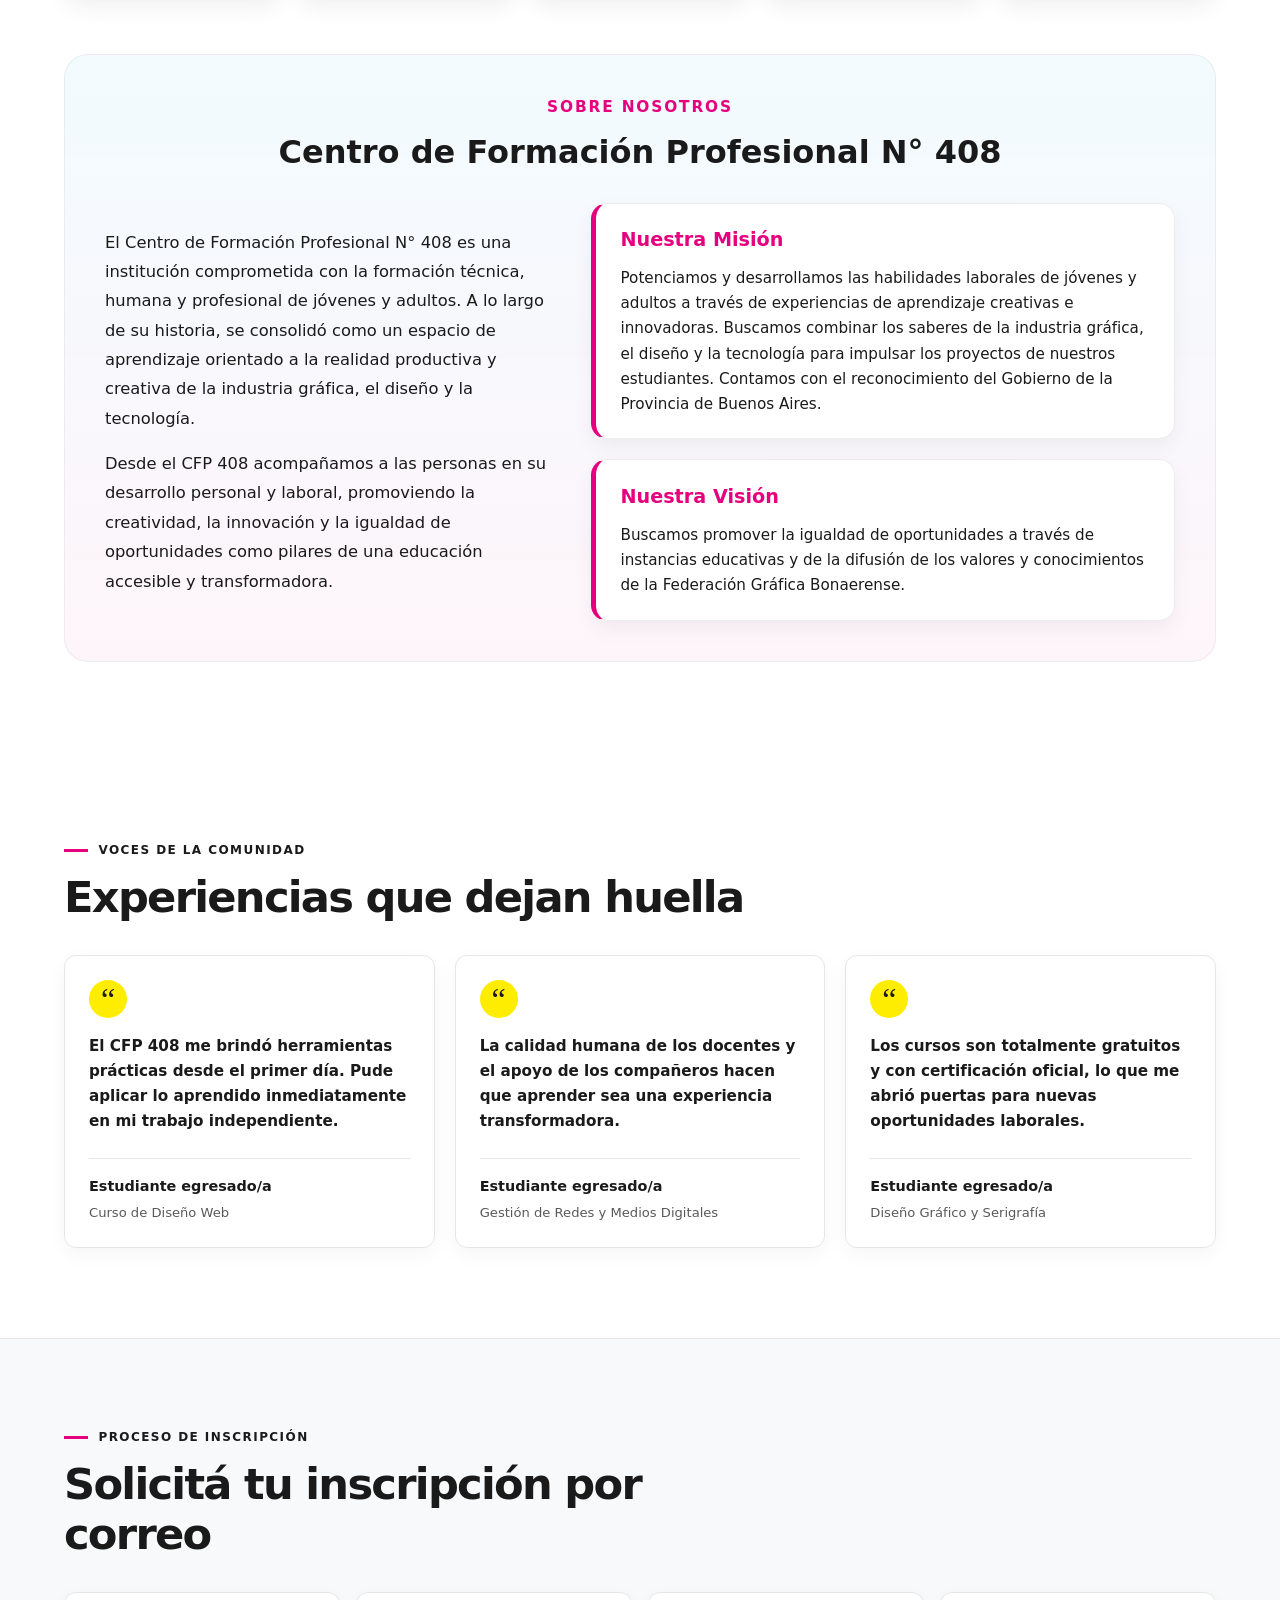
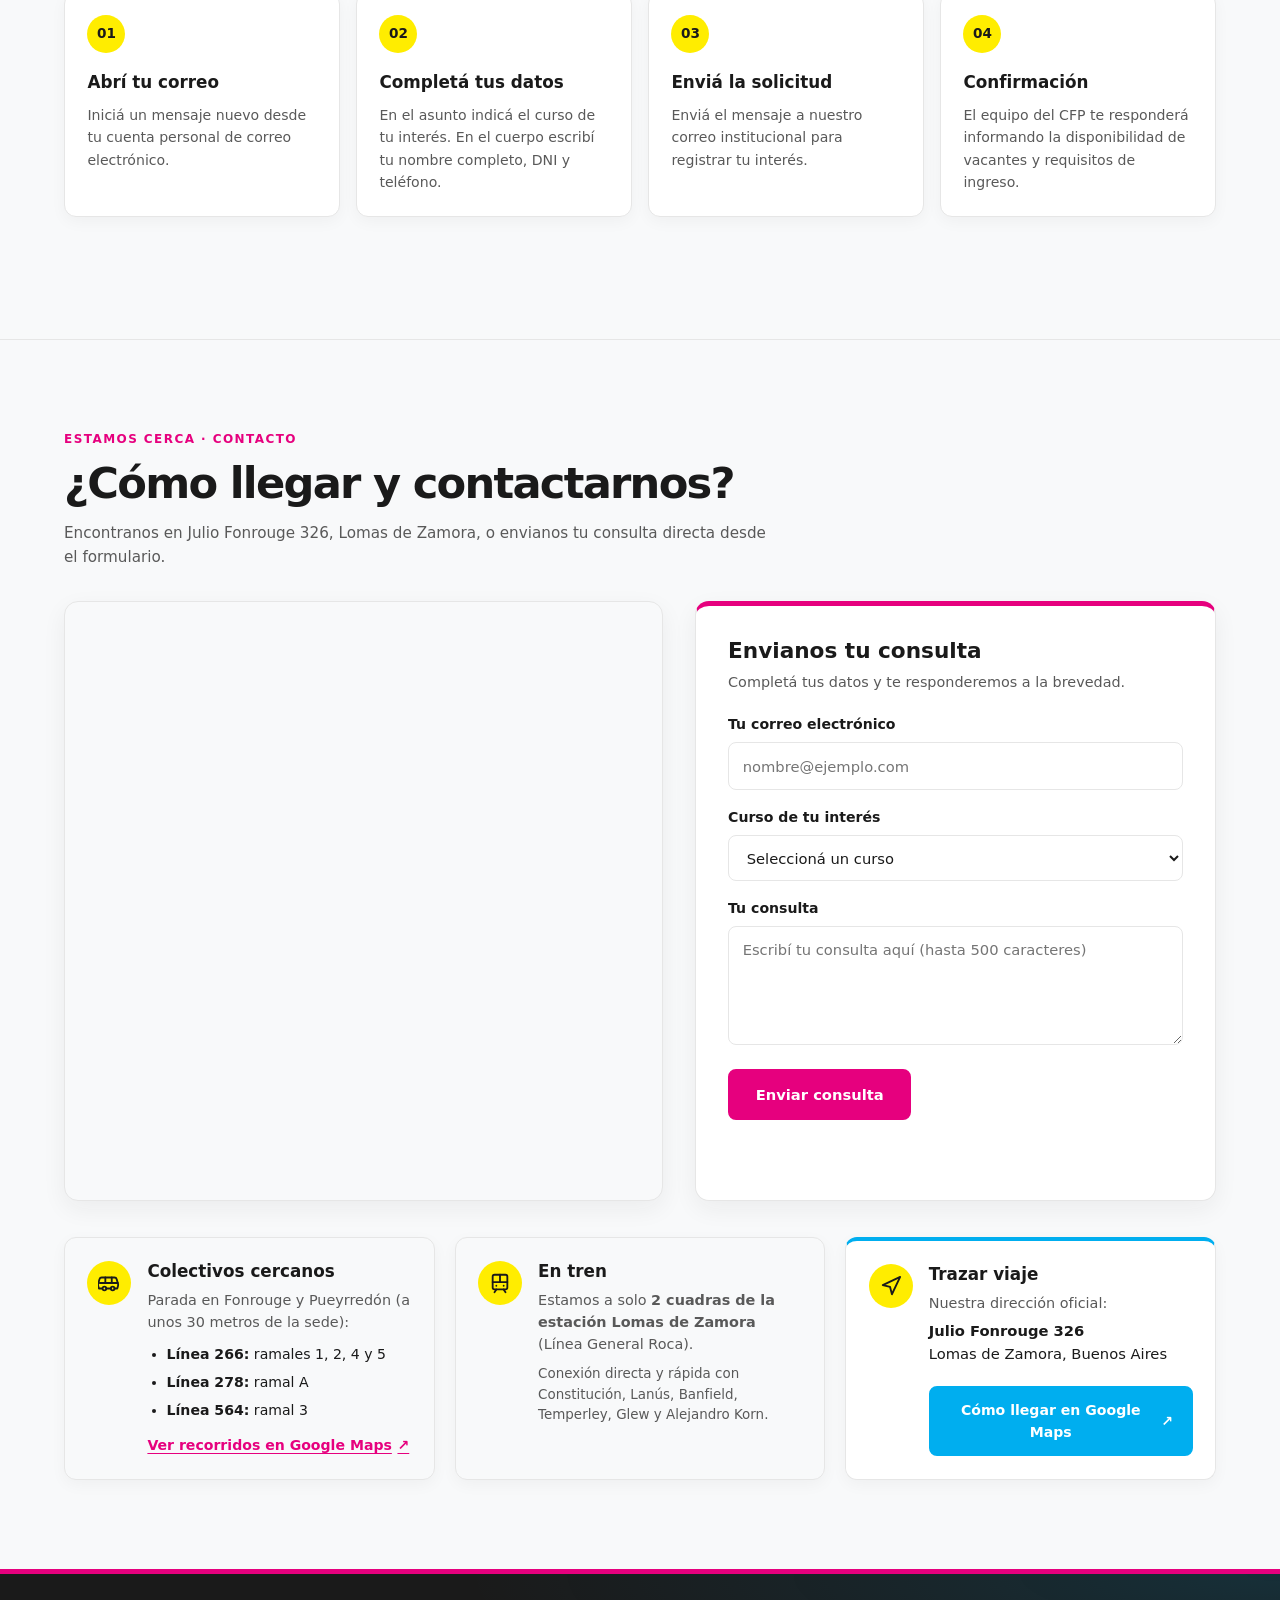
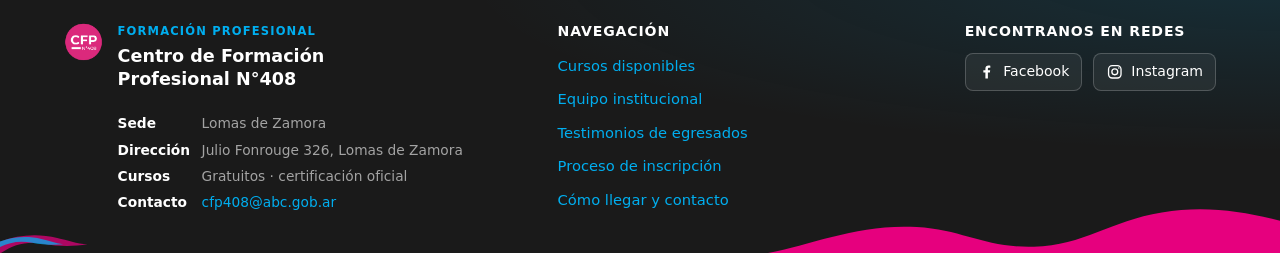
==== commit d0e66618: "Merge remote-tracking branch 'origin/fix-imagenes-navbar-y-tarjeta-deshabilitada' into test-integrac" ====
--- a/index.html
+++ b/index.html
@@ -33,7 +33,7 @@
          ======================================================================= -->
     <header class="site-nav">
       <a class="site-nav__brand" href="#inicio" aria-label="CFP 408, inicio">
-        <span class="site-nav__brand-mark" aria-hidden="true">408</span>
+        <img class="site-nav__brand-mark" src="assets/Imagenes%20Cursos%20y%20Logo/logo.png" alt="" aria-hidden="true" />
         <span class="site-nav__brand-name">Centro de Formación<br />Profesional</span>
       </a>
 
@@ -43,7 +43,6 @@
         <a href="#testimonios">Testimonios</a>
         <a href="#inscripcion">Inscripción</a>
       </nav>
-      <a class="site-nav__cta" href="#cursos">Encontrá tu curso <span aria-hidden="true">↗</span></a>
 
       <button
         class="site-nav__toggle"
@@ -61,7 +60,6 @@
         <a href="#institucional">Institucional</a>
         <a href="#testimonios">Testimonios</a>
         <a href="#inscripcion">Inscripción</a>
-        <a class="site-nav__mobile-cta" href="#cursos">Encontrá tu curso <span aria-hidden="true">↗</span></a>
       </nav>
     </header>
 
@@ -103,25 +101,25 @@
             <div class="hero__track-group">
               <article class="hero__course-card">
                 <figure class="hero__course-figure">
-                  <img src="assets/cursos/galeria-diseno-grafico.jpg" alt="Frente de un estudio de diseño gráfico" width="1024" height="768" />
+                  <img src="assets/Imagenes%20Cursos%20y%20Logo/Dise%C3%B1o-G1.jpg" alt="Clase del curso de diseño gráfico" width="1024" height="768" />
                   <figcaption><span class="hero__course-number" aria-hidden="true">01</span><span class="hero__course-title">Diseño Gráfico</span></figcaption>
                 </figure>
               </article>
               <article class="hero__course-card">
                 <figure class="hero__course-figure">
-                  <img src="assets/cursos/galeria-fotoproducto.jpg" alt="Hamburguesas fotografiadas para una producción de producto" width="640" height="960" />
+                  <img src="assets/Imagenes%20Cursos%20y%20Logo/Fotoproducto.jpg" alt="Estudiante fotografiando un producto con su teléfono" width="640" height="960" />
                   <figcaption><span class="hero__course-number" aria-hidden="true">02</span><span class="hero__course-title">Gestión de Redes: Fotografía</span></figcaption>
                 </figure>
               </article>
               <article class="hero__course-card">
                 <figure class="hero__course-figure">
-                  <img src="assets/cursos/galeria-gestion-video.jpg" alt="Actores en una escena de producción audiovisual con vestuario de época" width="1024" height="768" />
+                  <img src="assets/Imagenes%20Cursos%20y%20Logo/Video-Redes.jpg" alt="Estudiante editando un video para redes sociales" width="1024" height="768" />
                   <figcaption><span class="hero__course-number" aria-hidden="true">03</span><span class="hero__course-title">Gestión de Redes: Video</span></figcaption>
                 </figure>
               </article>
               <article class="hero__course-card">
                 <figure class="hero__course-figure">
-                  <img src="assets/cursos/galeria-serigrafia.jpg" alt="Mesa de trabajo y materiales para serigrafía" width="1024" height="768" />
+                  <img src="assets/Imagenes%20Cursos%20y%20Logo/Serigrafia.jpg" alt="Estudiante estampando una prenda con serigrafía" width="1024" height="768" />
                   <figcaption><span class="hero__course-number" aria-hidden="true">04</span><span class="hero__course-title">Serigrafía</span></figcaption>
                 </figure>
               </article>
@@ -129,25 +127,25 @@
             <div class="hero__track-group" aria-hidden="true">
               <article class="hero__course-card">
                 <figure class="hero__course-figure">
-                  <img src="assets/cursos/galeria-diseno-grafico.jpg" alt="Frente de un estudio de diseño gráfico" width="1024" height="768" />
+                  <img src="assets/Imagenes%20Cursos%20y%20Logo/Dise%C3%B1o-G1.jpg" alt="Clase del curso de diseño gráfico" width="1024" height="768" />
                   <figcaption><span class="hero__course-number" aria-hidden="true">01</span><span class="hero__course-title">Diseño Gráfico</span></figcaption>
                 </figure>
               </article>
               <article class="hero__course-card">
                 <figure class="hero__course-figure">
-                  <img src="assets/cursos/galeria-fotoproducto.jpg" alt="Hamburguesas fotografiadas para una producción de producto" width="640" height="960" />
+                  <img src="assets/Imagenes%20Cursos%20y%20Logo/Fotoproducto.jpg" alt="Estudiante fotografiando un producto con su teléfono" width="640" height="960" />
                   <figcaption><span class="hero__course-number" aria-hidden="true">02</span><span class="hero__course-title">Gestión de Redes: Fotografía</span></figcaption>
                 </figure>
               </article>
               <article class="hero__course-card">
                 <figure class="hero__course-figure">
-                  <img src="assets/cursos/galeria-gestion-video.jpg" alt="Actores en una escena de producción audiovisual con vestuario de época" width="1024" height="768" />
+                  <img src="assets/Imagenes%20Cursos%20y%20Logo/Video-Redes.jpg" alt="Estudiante editando un video para redes sociales" width="1024" height="768" />
                   <figcaption><span class="hero__course-number" aria-hidden="true">03</span><span class="hero__course-title">Gestión de Redes: Video</span></figcaption>
                 </figure>
               </article>
               <article class="hero__course-card">
                 <figure class="hero__course-figure">
-                  <img src="assets/cursos/galeria-serigrafia.jpg" alt="Mesa de trabajo y materiales para serigrafía" width="1024" height="768" />
+                  <img src="assets/Imagenes%20Cursos%20y%20Logo/Serigrafia.jpg" alt="Estudiante estampando una prenda con serigrafía" width="1024" height="768" />
                   <figcaption><span class="hero__course-number" aria-hidden="true">04</span><span class="hero__course-title">Serigrafía</span></figcaption>
                 </figure>
               </article>
@@ -166,7 +164,7 @@
               </article>
               <article class="hero__course-card">
                 <figure class="hero__course-figure">
-                  <img src="assets/cursos/galeria-diseno-web.jpg" alt="Computadora portátil y boceto sobre un escritorio de madera" width="1024" height="663" />
+                  <img src="assets/Imagenes%20Cursos%20y%20Logo/Pagina-Web.jpg" alt="Estudiante trabajando en el diseño de una página web" width="1024" height="663" />
                   <figcaption><span class="hero__course-number" aria-hidden="true">06</span><span class="hero__course-title">Diseño de Página Web</span></figcaption>
                 </figure>
               </article>
@@ -186,7 +184,7 @@
               </article>
               <article class="hero__course-card">
                 <figure class="hero__course-figure">
-                  <img src="assets/cursos/galeria-diseno-web.jpg" alt="Computadora portátil y boceto sobre un escritorio de madera" width="1024" height="663" />
+                  <img src="assets/Imagenes%20Cursos%20y%20Logo/Pagina-Web.jpg" alt="Estudiante trabajando en el diseño de una página web" width="1024" height="663" />
                   <figcaption><span class="hero__course-number" aria-hidden="true">06</span><span class="hero__course-title">Diseño de Página Web</span></figcaption>
                 </figure>
               </article>
@@ -221,8 +219,8 @@
             <article class="course-card" data-course-id="diseno-grafico-1">
               <img
                 class="course-card__image"
-                src="assets/cursos/diseno-grafico-1.jpg"
-                alt="Muestras de color y bocetos de una composición gráfica"
+                src="assets/Imagenes%20Cursos%20y%20Logo/Dise%C3%B1o-G1.jpg"
+                alt="Estudiantes trabajando en el diseño de una composición gráfica"
                 width="640"
                 height="400"
               />
@@ -251,8 +249,8 @@
             <article class="course-card" data-course-id="gestion-redes-fotoproducto">
               <img
                 class="course-card__image"
-                src="assets/cursos/redes-fotografia.jpg"
-                alt="Cámara fotográfica y lentes preparados para tomar fotografías"
+                src="assets/Imagenes%20Cursos%20y%20Logo/Fotoproducto.jpg"
+                alt="Estudiante fotografiando un producto con su teléfono"
                 width="640"
                 height="400"
               />
@@ -281,8 +279,8 @@
             <article class="course-card" data-course-id="serigrafia">
               <img
                 class="course-card__image"
-                src="assets/cursos/serigrafia.jpg"
-                alt="Prensa térmica utilizada para fijar una impresión serigráfica"
+                src="assets/Imagenes%20Cursos%20y%20Logo/Serigrafia.jpg"
+                alt="Estudiante estampando una prenda con serigrafía"
                 width="640"
                 height="400"
               />
@@ -339,20 +337,22 @@
 
             <!-- Curso 5 (antes 6) -->
             <article class="course-card" data-course-id="modelado-3d" data-available="false">
-              <img
-                class="course-card__image"
-                src="assets/cursos/modelado-3d.jpg"
-                alt="Impresoras 3D trabajando en un taller de fabricación digital"
-                width="640"
-                height="400"
-              />
+              <figure class="course-card__media">
+                <img
+                  class="course-card__image"
+                  src="assets/cursos/modelado-3d.jpg"
+                  alt="Impresoras 3D trabajando en un taller de fabricación digital"
+                  width="640"
+                  height="400"
+                />
+                <span class="course-card__image-status" aria-hidden="true">
+                  Curso no disponible actualmente
+                </span>
+              </figure>
               <div class="course-card__content">
                 <h3 class="course-card__title">Diseño y modelado 3D</h3>
                 <p class="course-card__description">
                   Introducción a la creación de objetos y escenas tridimensionales con herramientas digitales.
-                </p>
-                <p class="course-card__status" data-course-status>
-                  Consultar disponibilidad en el centro.
                 </p>
                 <div class="course-card__actions">
                   <a class="course-card__button course-card__button--detail" href="curso.html?id=modelado-3d">
@@ -374,8 +374,8 @@
             <article class="course-card" data-course-id="gestion-redes-video">
               <img
                 class="course-card__image"
-                src="assets/cursos/redes-video.jpg"
-                alt="Línea de tiempo de un programa de edición de video en pantalla"
+                src="assets/Imagenes%20Cursos%20y%20Logo/Video-Redes.jpg"
+                alt="Estudiante editando un video para redes sociales"
                 width="640"
                 height="400"
               />
@@ -404,8 +404,8 @@
             <article class="course-card" data-course-id="diseno-web">
               <img
                 class="course-card__image"
-                src="assets/cursos/diseno-web.jpg"
-                alt="Computadora mostrando el diseño y código de un sitio web"
+                src="assets/Imagenes%20Cursos%20y%20Logo/Pagina-Web.jpg"
+                alt="Estudiante trabajando en el diseño de una página web"
                 width="640"
                 height="400"
               />
@@ -903,7 +903,7 @@
         <div class="site-footer__main">
           <section class="site-footer__institution" aria-labelledby="site-footer-title">
             <div class="site-footer__brand">
-              <span class="site-footer__brand-mark" aria-hidden="true">408</span>
+              <img class="site-footer__brand-mark" src="assets/Imagenes%20Cursos%20y%20Logo/logo.png" alt="" aria-hidden="true" />
               <div>
                 <p class="site-footer__eyebrow">Formación profesional</p>
                 <h2 class="site-footer__title" id="site-footer-title">
